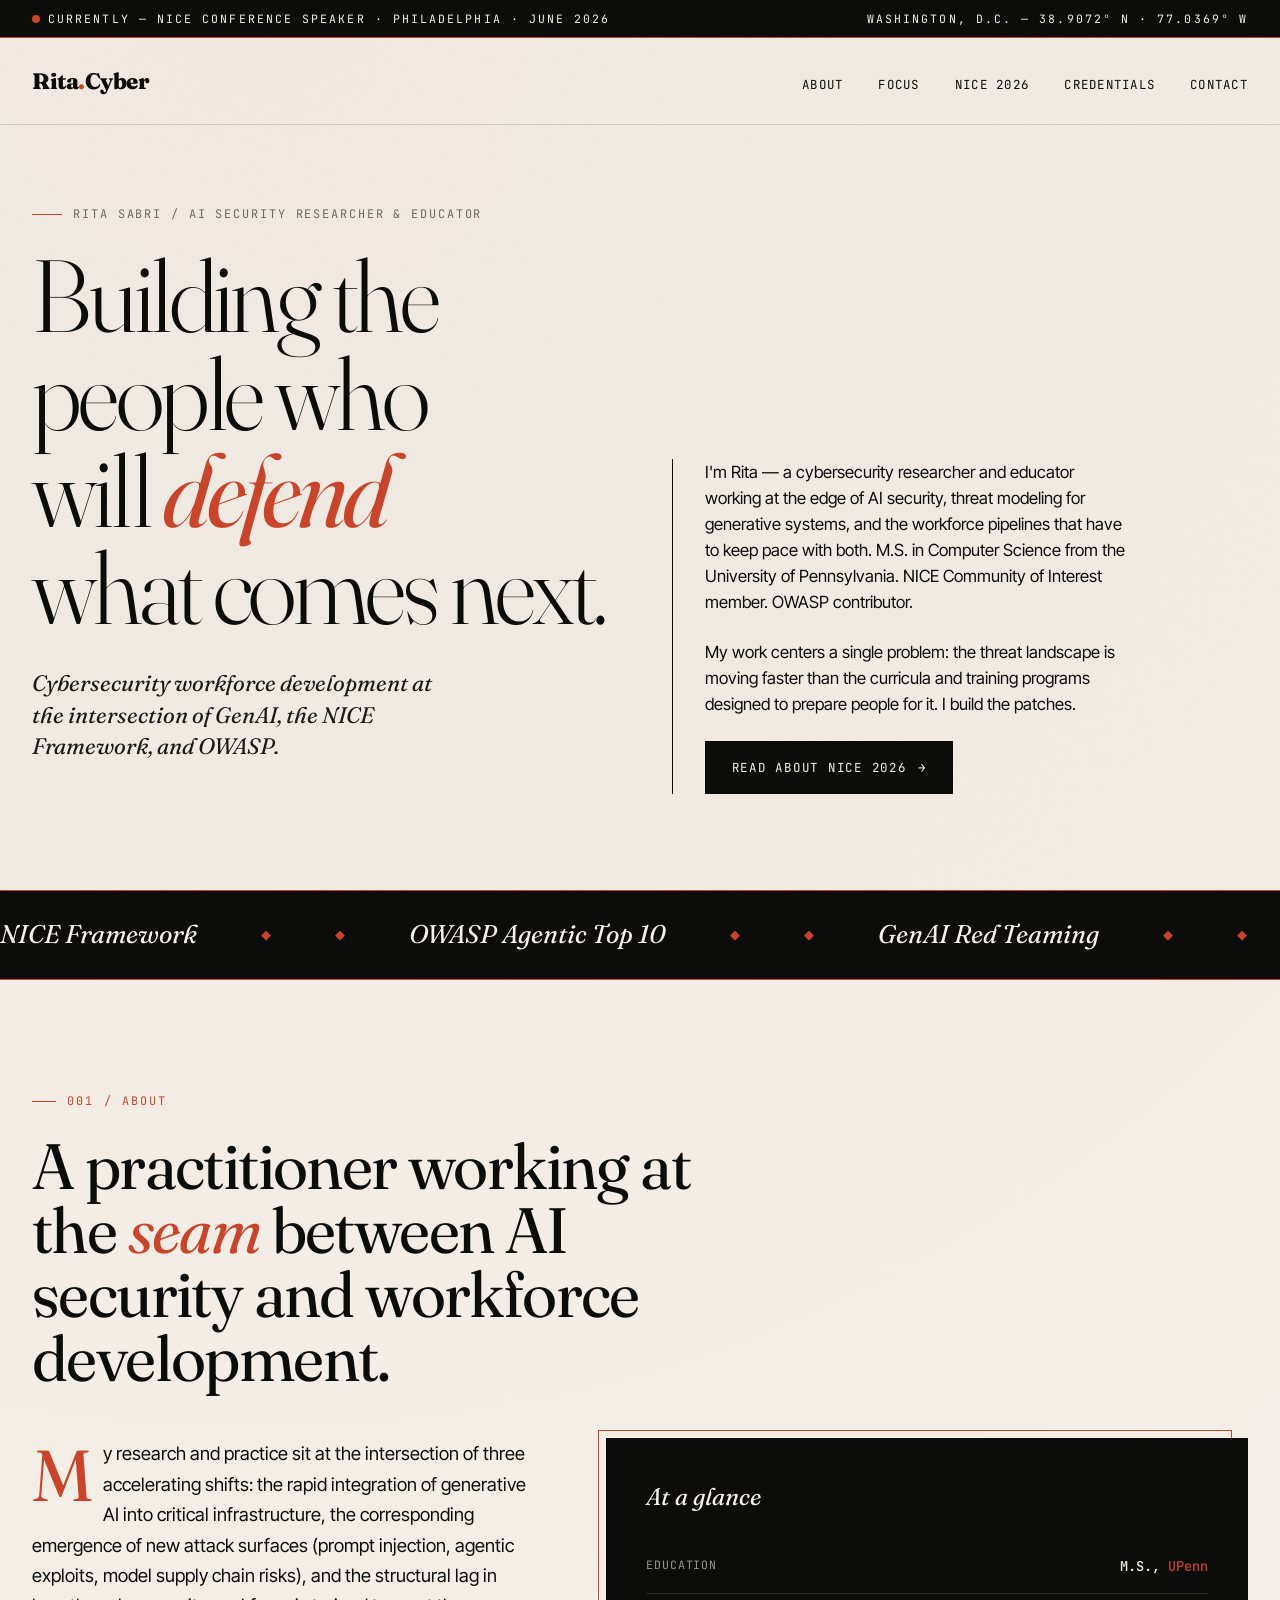
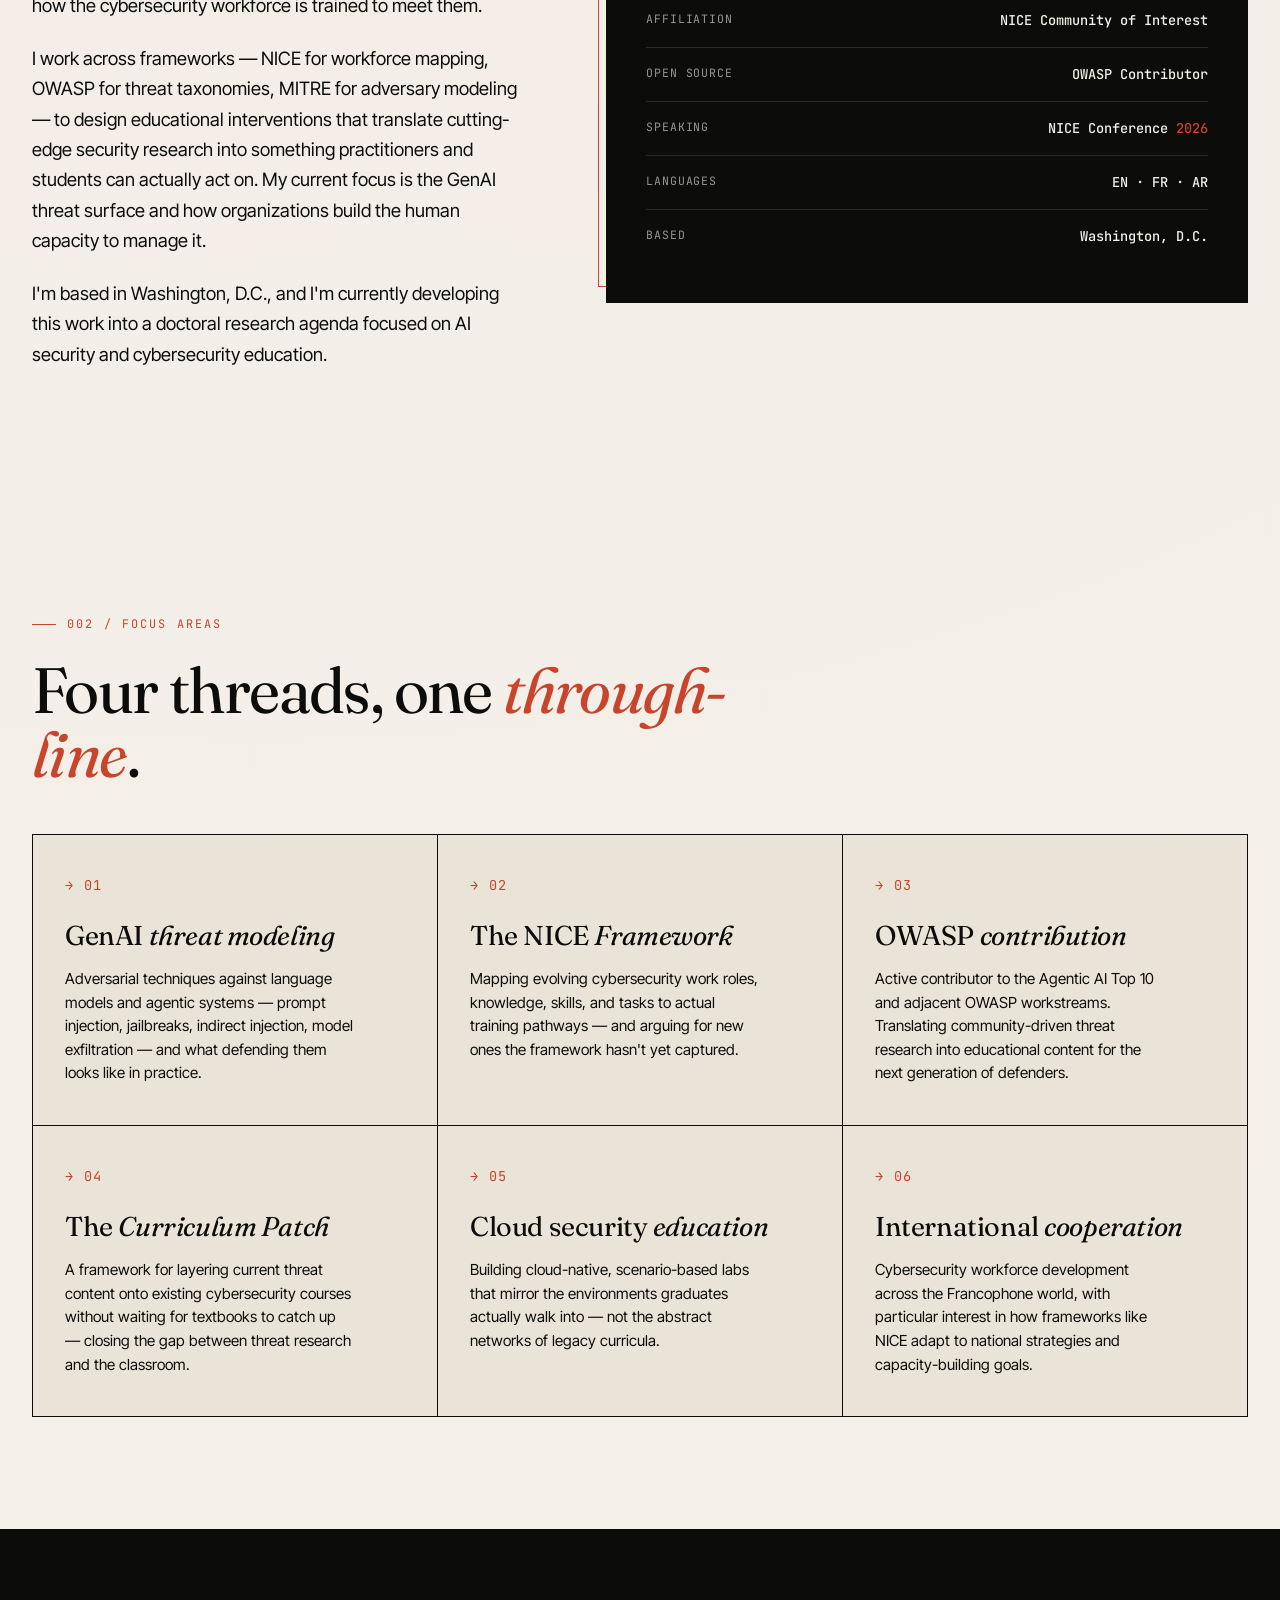
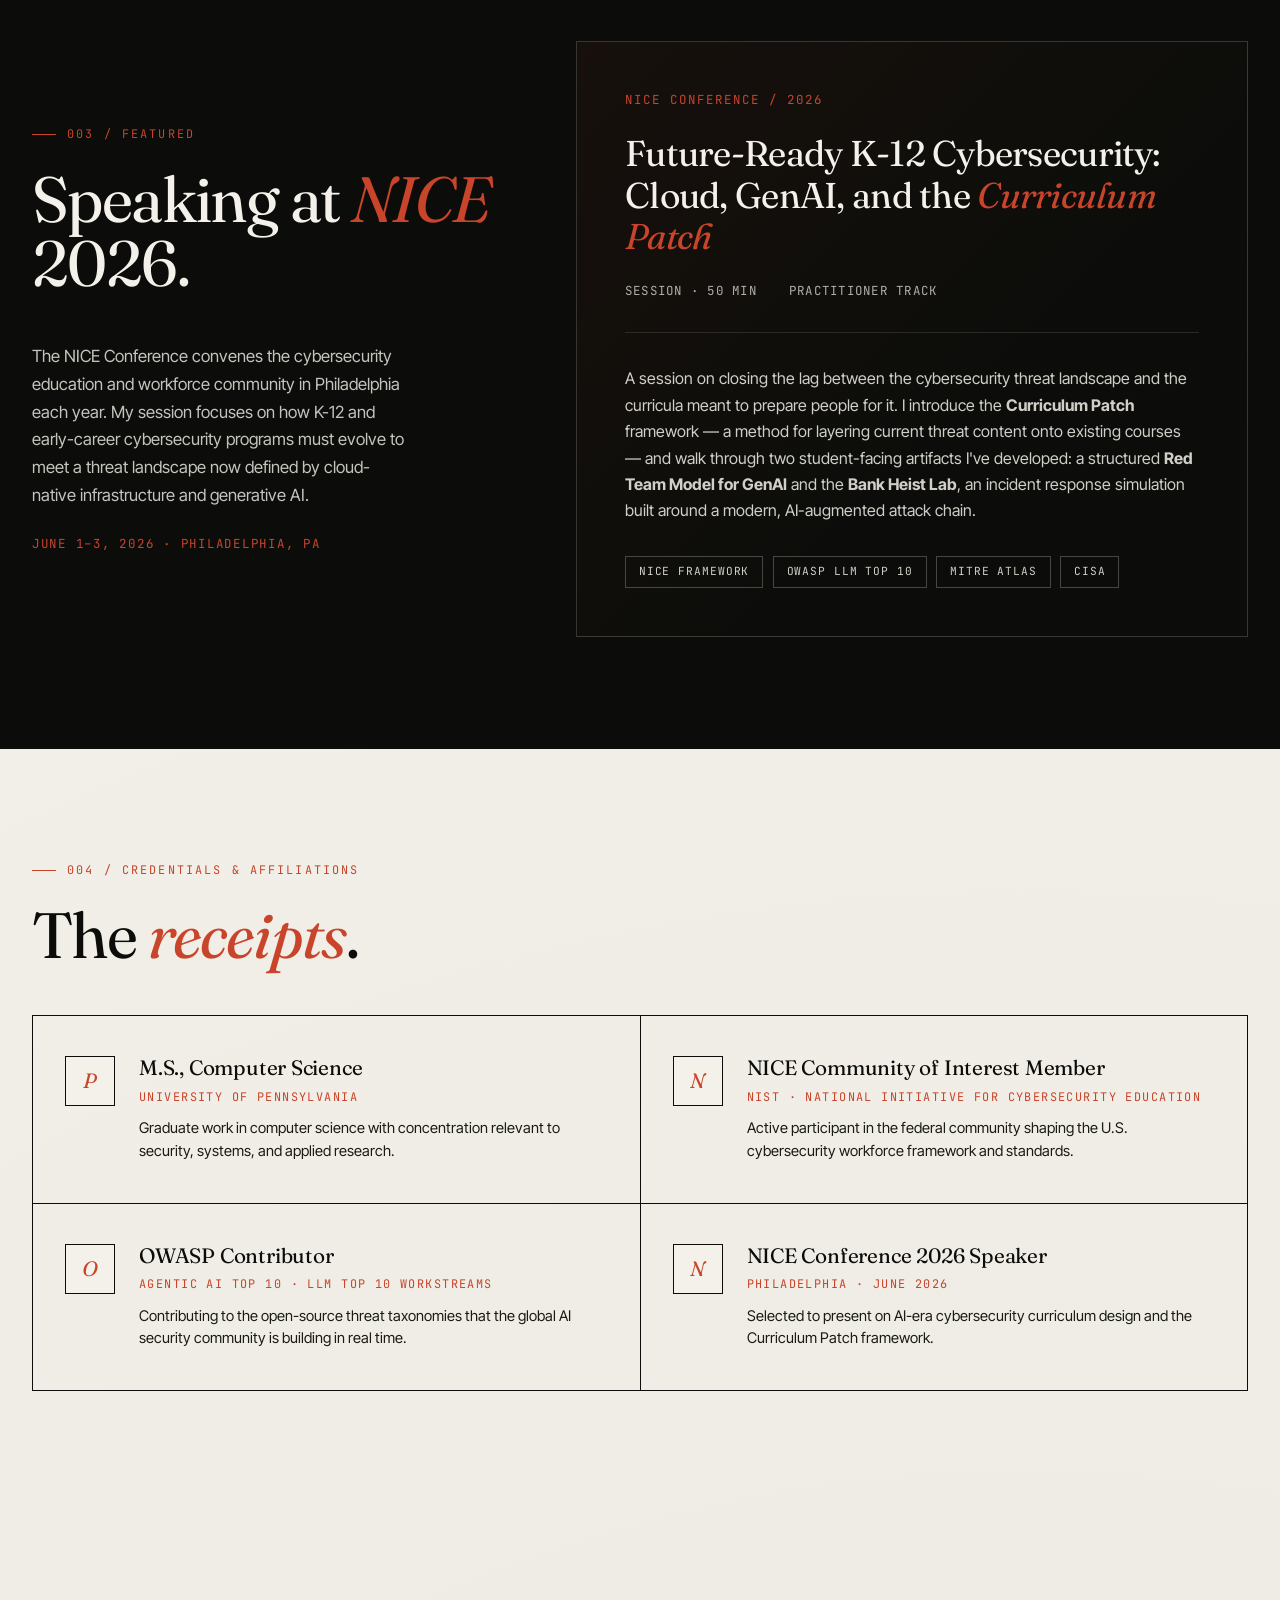
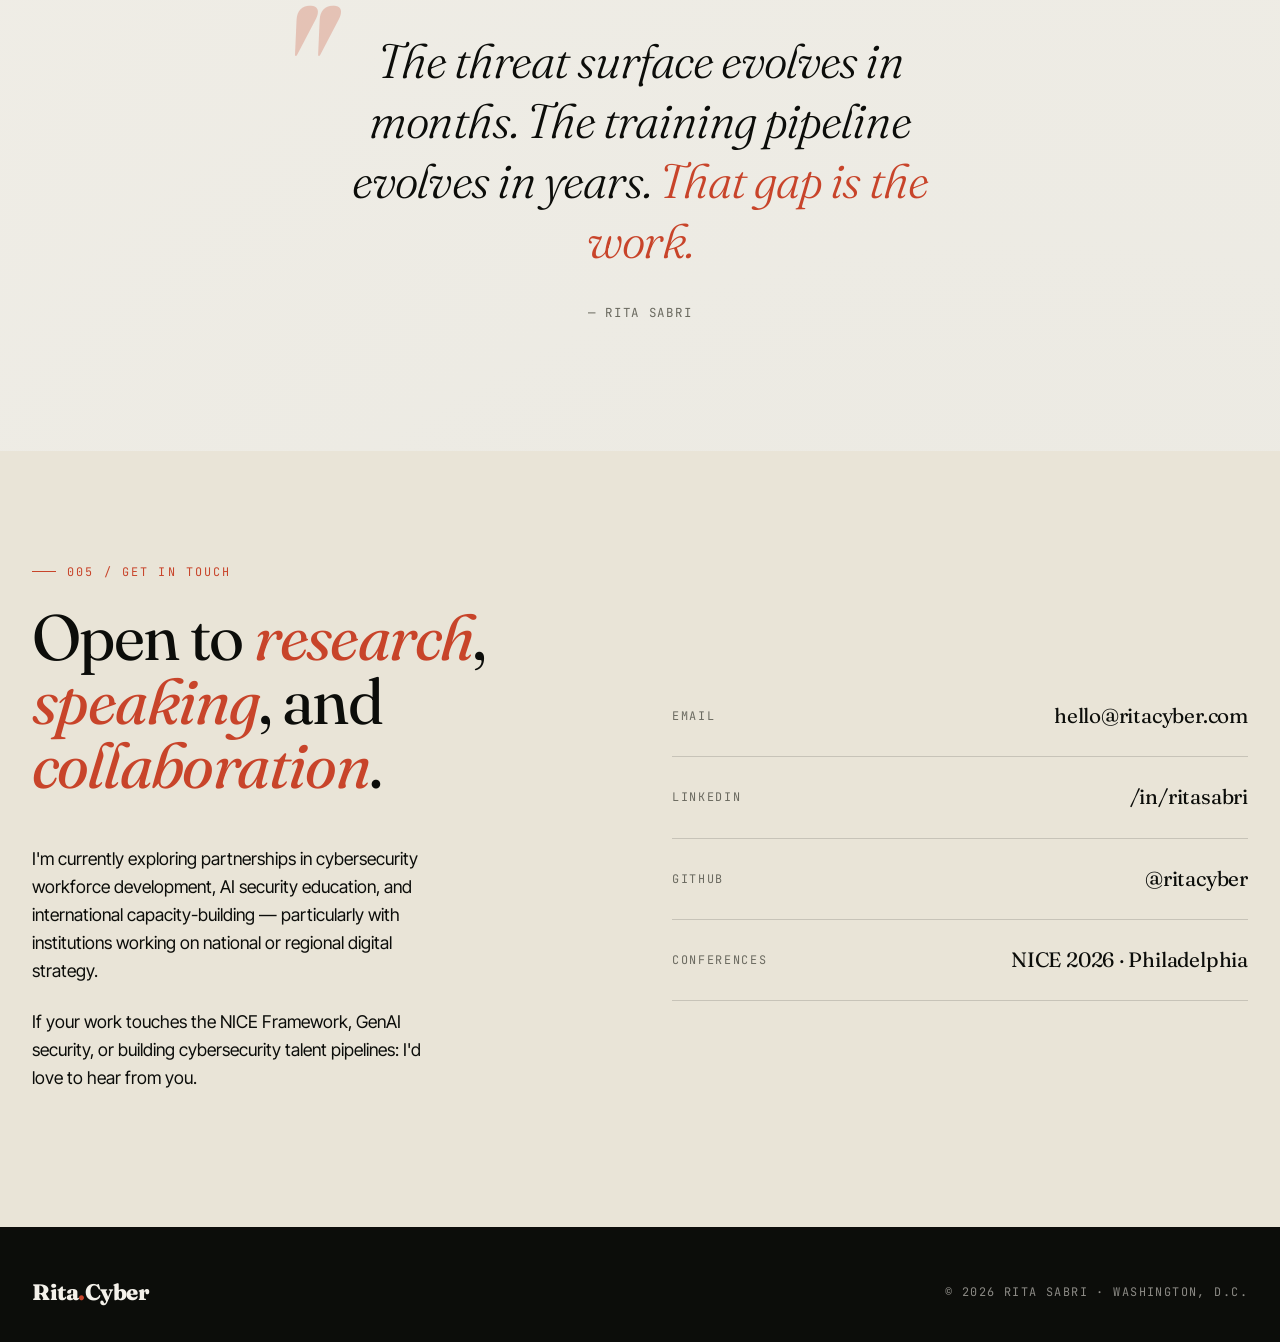
==== index.html @ 420d6a6b "Rename index (6).html to index.html" ====
<!DOCTYPE html>
<html lang="en">
<head>
  <meta charset="UTF-8" />
  <meta name="viewport" content="width=device-width, initial-scale=1.0" />
  <title>Rita Sabri — AI Security & Cybersecurity Workforce Development</title>
  <meta name="description" content="Rita Sabri is a cybersecurity educator and researcher specializing in GenAI security, the NICE Workforce Framework, and curriculum development for emerging threats." />
  <meta property="og:title" content="Rita Sabri — Rita Cyber" />
  <meta property="og:description" content="AI security education, GenAI threat modeling, and workforce development at the intersection of OWASP and the NICE Framework." />
  <link rel="preconnect" href="https://fonts.googleapis.com" />
  <link rel="preconnect" href="https://fonts.gstatic.com" crossorigin />
  <link href="https://fonts.googleapis.com/css2?family=Fraunces:ital,opsz,wght@0,9..144,300;0,9..144,400;0,9..144,600;0,9..144,800;1,9..144,400&family=JetBrains+Mono:wght@400;500;700&family=Inter+Tight:wght@300;400;500;600&display=swap" rel="stylesheet" />
  <style>
    :root {
      --ink:        #0c0d0a;
      --ink-soft:   #1a1b16;
      --paper:      #f4f1ea;
      --paper-warm: #e9e4d7;
      --accent:     #c8442a;     /* burnt sienna */
      --accent-2:   #1f3a2d;     /* deep forest */
      --gold:       #b88a2e;
      --rule:       #0c0d0a;
      --muted:      #6b6a60;
    }

    * { box-sizing: border-box; margin: 0; padding: 0; }

    html { scroll-behavior: smooth; }

    body {
      background: var(--paper);
      color: var(--ink);
      font-family: 'Inter Tight', sans-serif;
      font-weight: 400;
      line-height: 1.55;
      overflow-x: hidden;
      background-image:
        radial-gradient(circle at 20% 0%, rgba(200,68,42,0.04), transparent 50%),
        radial-gradient(circle at 80% 100%, rgba(31,58,45,0.05), transparent 50%);
    }

    /* ---------- noise overlay for texture ---------- */
    body::before {
      content: '';
      position: fixed;
      inset: 0;
      pointer-events: none;
      opacity: 0.5;
      z-index: 1;
      background-image: url("data:image/svg+xml;utf8,<svg xmlns='http://www.w3.org/2000/svg' width='200' height='200'><filter id='n'><feTurbulence type='fractalNoise' baseFrequency='0.85' numOctaves='2' stitchTiles='stitch'/><feColorMatrix values='0 0 0 0 0  0 0 0 0 0  0 0 0 0 0  0 0 0 0.04 0'/></filter><rect width='100%' height='100%' filter='url(%23n)'/></svg>");
    }

    a { color: inherit; text-decoration: none; }

    /* ---------- top ribbon ---------- */
    .ribbon {
      position: relative;
      z-index: 5;
      background: var(--ink);
      color: var(--paper);
      font-family: 'JetBrains Mono', monospace;
      font-size: 0.72rem;
      letter-spacing: 0.18em;
      text-transform: uppercase;
      padding: 0.6rem 2rem;
      display: flex;
      justify-content: space-between;
      align-items: center;
      border-bottom: 1px solid var(--accent);
    }

    .ribbon .pulse {
      display: inline-block;
      width: 8px; height: 8px;
      background: var(--accent);
      border-radius: 50%;
      margin-right: 0.5rem;
      animation: pulse 2s ease-in-out infinite;
    }

    @keyframes pulse {
      0%, 100% { opacity: 1; transform: scale(1); }
      50%      { opacity: 0.4; transform: scale(0.7); }
    }

    /* ---------- nav ---------- */
    nav {
      position: relative;
      z-index: 5;
      padding: 1.6rem 2rem;
      display: flex;
      justify-content: space-between;
      align-items: baseline;
      border-bottom: 1px solid rgba(12,13,10,0.12);
    }

    .logo {
      font-family: 'Fraunces', serif;
      font-weight: 800;
      font-size: 1.4rem;
      letter-spacing: -0.02em;
    }
    .logo .dot { color: var(--accent); }

    .nav-links {
      display: flex;
      gap: 2.2rem;
      font-family: 'JetBrains Mono', monospace;
      font-size: 0.78rem;
      text-transform: uppercase;
      letter-spacing: 0.1em;
    }
    .nav-links a {
      position: relative;
      transition: color 0.3s ease;
    }
    .nav-links a:hover { color: var(--accent); }
    .nav-links a::after {
      content: '';
      position: absolute;
      bottom: -4px; left: 0;
      width: 0; height: 1px;
      background: var(--accent);
      transition: width 0.3s ease;
    }
    .nav-links a:hover::after { width: 100%; }

    /* ---------- hero ---------- */
    .hero {
      position: relative;
      z-index: 2;
      padding: 5rem 2rem 6rem;
      max-width: 1400px;
      margin: 0 auto;
      display: grid;
      grid-template-columns: 1fr 1fr;
      gap: 4rem;
      align-items: end;
    }

    .hero-meta {
      font-family: 'JetBrains Mono', monospace;
      font-size: 0.74rem;
      letter-spacing: 0.16em;
      text-transform: uppercase;
      color: var(--muted);
      margin-bottom: 1.5rem;
      display: flex;
      align-items: center;
      gap: 0.7rem;
    }
    .hero-meta::before {
      content: '';
      width: 30px; height: 1px;
      background: var(--accent);
    }

    h1.display {
      font-family: 'Fraunces', serif;
      font-weight: 300;
      font-size: clamp(3rem, 8vw, 6.6rem);
      line-height: 0.95;
      letter-spacing: -0.035em;
      margin-bottom: 2rem;
      font-variation-settings: "opsz" 144;
    }
    h1.display em {
      font-style: italic;
      font-weight: 400;
      color: var(--accent);
    }
    h1.display .strike {
      position: relative;
      display: inline-block;
    }

    .hero-tag {
      font-family: 'Fraunces', serif;
      font-style: italic;
      font-size: 1.4rem;
      max-width: 30ch;
      color: var(--ink-soft);
      margin-bottom: 2rem;
      line-height: 1.4;
    }

    .hero-aside {
      border-left: 1px solid var(--ink);
      padding-left: 2rem;
    }

    .hero-aside p {
      font-size: 1.05rem;
      max-width: 42ch;
      margin-bottom: 1.5rem;
    }

    .hero-cta {
      display: inline-flex;
      align-items: center;
      gap: 0.7rem;
      background: var(--ink);
      color: var(--paper);
      padding: 1rem 1.6rem;
      font-family: 'JetBrains Mono', monospace;
      font-size: 0.78rem;
      letter-spacing: 0.14em;
      text-transform: uppercase;
      transition: all 0.3s ease;
      border: 1px solid var(--ink);
    }
    .hero-cta:hover {
      background: var(--accent);
      border-color: var(--accent);
      transform: translate(-2px, -2px);
      box-shadow: 4px 4px 0 var(--ink);
    }
    .hero-cta .arrow {
      transition: transform 0.3s ease;
    }
    .hero-cta:hover .arrow {
      transform: translateX(4px);
    }

    /* ---------- credentials ticker ---------- */
    .ticker {
      background: var(--ink);
      color: var(--paper);
      padding: 1.5rem 0;
      overflow: hidden;
      position: relative;
      z-index: 2;
      border-top: 1px solid var(--accent);
      border-bottom: 1px solid var(--accent);
    }

    .ticker-track {
      display: flex;
      gap: 4rem;
      animation: scroll 40s linear infinite;
      white-space: nowrap;
      font-family: 'Fraunces', serif;
      font-style: italic;
      font-size: 1.6rem;
      font-weight: 400;
      width: max-content;
    }

    .ticker-track span {
      display: flex;
      align-items: center;
      gap: 4rem;
    }
    .ticker-track span::after {
      content: '◆';
      color: var(--accent);
      font-style: normal;
      font-size: 0.8rem;
    }

    @keyframes scroll {
      from { transform: translateX(0); }
      to   { transform: translateX(-50%); }
    }

    /* ---------- section base ---------- */
    section {
      position: relative;
      z-index: 2;
      padding: 7rem 2rem;
      max-width: 1400px;
      margin: 0 auto;
    }

    .eyebrow {
      font-family: 'JetBrains Mono', monospace;
      font-size: 0.74rem;
      letter-spacing: 0.18em;
      text-transform: uppercase;
      color: var(--accent);
      margin-bottom: 1.5rem;
      display: flex;
      align-items: center;
      gap: 0.7rem;
    }
    .eyebrow::before {
      content: '';
      width: 24px; height: 1px;
      background: var(--accent);
    }

    h2.section-title {
      font-family: 'Fraunces', serif;
      font-weight: 400;
      font-size: clamp(2.2rem, 5vw, 4rem);
      line-height: 1;
      letter-spacing: -0.025em;
      margin-bottom: 3rem;
      max-width: 18ch;
    }
    h2.section-title em {
      font-style: italic;
      color: var(--accent);
    }

    /* ---------- about ---------- */
    .about-grid {
      display: grid;
      grid-template-columns: 1fr 1.3fr;
      gap: 5rem;
      align-items: start;
    }

    .about-text p {
      font-size: 1.15rem;
      margin-bottom: 1.4rem;
      line-height: 1.65;
    }
    .about-text p:first-child::first-letter {
      font-family: 'Fraunces', serif;
      font-size: 4.5rem;
      float: left;
      line-height: 0.9;
      padding: 0.3rem 0.6rem 0 0;
      color: var(--accent);
      font-weight: 400;
    }

    .about-card {
      background: var(--ink);
      color: var(--paper);
      padding: 2.5rem;
      position: relative;
    }
    .about-card::before {
      content: '';
      position: absolute;
      top: -8px; left: -8px;
      right: 16px; bottom: 16px;
      border: 1px solid var(--accent);
      z-index: -1;
    }

    .about-card h3 {
      font-family: 'Fraunces', serif;
      font-weight: 400;
      font-style: italic;
      font-size: 1.5rem;
      margin-bottom: 1.5rem;
      color: var(--paper);
    }

    .stat-row {
      display: flex;
      justify-content: space-between;
      padding: 1rem 0;
      border-bottom: 1px solid rgba(244,241,234,0.12);
      font-family: 'JetBrains Mono', monospace;
      font-size: 0.85rem;
    }
    .stat-row:last-child { border-bottom: none; }
    .stat-row .label {
      color: rgba(244,241,234,0.6);
      letter-spacing: 0.08em;
      text-transform: uppercase;
      font-size: 0.72rem;
    }
    .stat-row .value {
      color: var(--paper);
      font-weight: 500;
    }
    .stat-row .value em {
      color: var(--accent);
      font-style: normal;
    }

    /* ---------- focus areas ---------- */
    .focus-grid {
      display: grid;
      grid-template-columns: repeat(3, 1fr);
      gap: 0;
      border-top: 1px solid var(--ink);
      border-left: 1px solid var(--ink);
    }

    .focus-card {
      padding: 2.5rem 2rem;
      border-right: 1px solid var(--ink);
      border-bottom: 1px solid var(--ink);
      background: var(--paper-warm);
      position: relative;
      overflow: hidden;
      transition: background 0.3s ease;
    }
    .focus-card:hover {
      background: var(--ink);
      color: var(--paper);
    }
    .focus-card:hover .focus-num {
      color: var(--accent);
    }

    .focus-num {
      font-family: 'JetBrains Mono', monospace;
      font-size: 0.85rem;
      color: var(--accent);
      letter-spacing: 0.1em;
      margin-bottom: 1.5rem;
      transition: color 0.3s ease;
    }

    .focus-card h3 {
      font-family: 'Fraunces', serif;
      font-weight: 400;
      font-size: 1.7rem;
      line-height: 1.15;
      letter-spacing: -0.015em;
      margin-bottom: 1rem;
    }
    .focus-card h3 em {
      font-style: italic;
    }

    .focus-card p {
      font-size: 0.95rem;
      line-height: 1.55;
      max-width: 32ch;
    }

    /* ---------- featured talk ---------- */
    .talk-section {
      background: var(--ink);
      color: var(--paper);
      max-width: none;
      padding: 7rem 2rem;
      margin: 0;
      position: relative;
    }
    .talk-section .container {
      max-width: 1400px;
      margin: 0 auto;
      display: grid;
      grid-template-columns: 1fr 1.4fr;
      gap: 4rem;
      align-items: center;
    }

    .talk-section .eyebrow {
      color: var(--accent);
    }

    .talk-section h2.section-title {
      color: var(--paper);
    }
    .talk-section h2.section-title em {
      color: var(--accent);
    }

    .talk-card {
      border: 1px solid rgba(244,241,234,0.18);
      padding: 3rem;
      position: relative;
      background: linear-gradient(135deg, rgba(200,68,42,0.06), transparent 60%);
    }

    .talk-card .conference-name {
      font-family: 'JetBrains Mono', monospace;
      font-size: 0.78rem;
      letter-spacing: 0.16em;
      color: var(--accent);
      text-transform: uppercase;
      margin-bottom: 1.5rem;
    }

    .talk-card h3 {
      font-family: 'Fraunces', serif;
      font-weight: 400;
      font-size: clamp(1.6rem, 2.8vw, 2.4rem);
      line-height: 1.15;
      letter-spacing: -0.02em;
      margin-bottom: 1.5rem;
    }
    .talk-card h3 em { font-style: italic; color: var(--accent); }

    .talk-meta {
      display: flex;
      gap: 2rem;
      font-family: 'JetBrains Mono', monospace;
      font-size: 0.78rem;
      color: rgba(244,241,234,0.7);
      letter-spacing: 0.1em;
      text-transform: uppercase;
      margin-bottom: 2rem;
      padding-bottom: 2rem;
      border-bottom: 1px solid rgba(244,241,234,0.12);
    }

    .talk-card p {
      font-size: 1rem;
      line-height: 1.65;
      color: rgba(244,241,234,0.85);
      margin-bottom: 1.5rem;
    }

    .talk-frameworks {
      display: flex;
      gap: 0.6rem;
      flex-wrap: wrap;
      margin-top: 2rem;
    }
    .framework-pill {
      font-family: 'JetBrains Mono', monospace;
      font-size: 0.7rem;
      padding: 0.4rem 0.8rem;
      border: 1px solid rgba(244,241,234,0.25);
      letter-spacing: 0.08em;
      text-transform: uppercase;
      color: rgba(244,241,234,0.85);
    }

    /* ---------- credentials section ---------- */
    .creds-grid {
      display: grid;
      grid-template-columns: repeat(2, 1fr);
      gap: 0;
      border-left: 1px solid var(--ink);
      border-top: 1px solid var(--ink);
    }

    .cred-card {
      padding: 2.5rem 2rem;
      border-right: 1px solid var(--ink);
      border-bottom: 1px solid var(--ink);
      display: flex;
      gap: 1.5rem;
      align-items: start;
    }

    .cred-mark {
      flex-shrink: 0;
      width: 50px; height: 50px;
      border: 1px solid var(--ink);
      display: flex;
      align-items: center;
      justify-content: center;
      font-family: 'Fraunces', serif;
      font-style: italic;
      font-size: 1.3rem;
      color: var(--accent);
      background: var(--paper);
    }

    .cred-content h4 {
      font-family: 'Fraunces', serif;
      font-weight: 400;
      font-size: 1.3rem;
      line-height: 1.2;
      margin-bottom: 0.4rem;
      letter-spacing: -0.01em;
    }
    .cred-content .cred-org {
      font-family: 'JetBrains Mono', monospace;
      font-size: 0.74rem;
      color: var(--accent);
      letter-spacing: 0.12em;
      text-transform: uppercase;
      margin-bottom: 0.7rem;
    }
    .cred-content p {
      font-size: 0.92rem;
      line-height: 1.55;
      color: var(--ink-soft);
    }

    /* ---------- philosophy / pull quote ---------- */
    .quote-section {
      padding: 8rem 2rem;
      max-width: 1100px;
      margin: 0 auto;
      text-align: center;
    }

    .quote-section blockquote {
      font-family: 'Fraunces', serif;
      font-weight: 300;
      font-style: italic;
      font-size: clamp(1.8rem, 4vw, 3rem);
      line-height: 1.25;
      letter-spacing: -0.02em;
      color: var(--ink);
      max-width: 22ch;
      margin: 0 auto 2rem;
      position: relative;
    }

    .quote-section blockquote::before {
      content: '"';
      position: absolute;
      top: -3rem; left: -2rem;
      font-size: 8rem;
      color: var(--accent);
      opacity: 0.25;
      font-weight: 800;
    }

    .quote-section blockquote em {
      color: var(--accent);
      font-style: italic;
    }

    .quote-attribution {
      font-family: 'JetBrains Mono', monospace;
      font-size: 0.78rem;
      letter-spacing: 0.14em;
      text-transform: uppercase;
      color: var(--muted);
    }

    /* ---------- contact ---------- */
    .contact-section {
      background: var(--paper-warm);
      max-width: none;
      padding: 7rem 2rem;
      margin: 0;
    }
    .contact-section .container {
      max-width: 1400px;
      margin: 0 auto;
      display: grid;
      grid-template-columns: 1fr 1fr;
      gap: 4rem;
      align-items: center;
    }

    .contact-text p {
      font-size: 1.1rem;
      max-width: 40ch;
      margin-bottom: 1.4rem;
      line-height: 1.6;
    }

    .contact-list {
      list-style: none;
    }
    .contact-list li {
      padding: 1.5rem 0;
      border-bottom: 1px solid rgba(12,13,10,0.15);
      display: flex;
      justify-content: space-between;
      align-items: center;
      transition: padding 0.3s ease;
    }
    .contact-list li:hover {
      padding-left: 1rem;
    }
    .contact-list li:hover .contact-link {
      color: var(--accent);
    }
    .contact-list .label {
      font-family: 'JetBrains Mono', monospace;
      font-size: 0.74rem;
      letter-spacing: 0.14em;
      text-transform: uppercase;
      color: var(--muted);
    }
    .contact-list .contact-link {
      font-family: 'Fraunces', serif;
      font-size: 1.3rem;
      letter-spacing: -0.01em;
      transition: color 0.3s ease;
    }

    /* ---------- footer ---------- */
    footer {
      background: var(--ink);
      color: var(--paper);
      padding: 3rem 2rem 2rem;
      position: relative;
      z-index: 2;
    }
    footer .container {
      max-width: 1400px;
      margin: 0 auto;
      display: flex;
      justify-content: space-between;
      align-items: center;
      flex-wrap: wrap;
      gap: 1rem;
    }
    footer .logo { color: var(--paper); }
    footer p {
      font-family: 'JetBrains Mono', monospace;
      font-size: 0.74rem;
      letter-spacing: 0.12em;
      text-transform: uppercase;
      color: rgba(244,241,234,0.55);
    }

    /* ---------- responsive ---------- */
    @media (max-width: 980px) {
      .hero,
      .about-grid,
      .talk-section .container,
      .contact-section .container { grid-template-columns: 1fr; gap: 2.5rem; }
      .focus-grid { grid-template-columns: 1fr; }
      .creds-grid { grid-template-columns: 1fr; }
      .nav-links { display: none; }
      section { padding: 4.5rem 1.5rem; }
      .hero { padding: 3.5rem 1.5rem; }
      .hero-aside { border-left: none; border-top: 1px solid var(--ink); padding: 2rem 0 0 0; }
      h1.display { font-size: clamp(2.5rem, 12vw, 4.5rem); }
      .ribbon { padding: 0.5rem 1.2rem; font-size: 0.65rem; }
      .ribbon .right-meta { display: none; }
    }

    /* ---------- entrance animations ---------- */
    .reveal {
      opacity: 0;
      transform: translateY(20px);
      transition: opacity 0.8s ease, transform 0.8s ease;
    }
    .reveal.visible {
      opacity: 1;
      transform: translateY(0);
    }
  </style>
</head>
<body>

  <!-- TOP RIBBON -->
  <div class="ribbon">
    <span><span class="pulse"></span>Currently — NICE Conference Speaker · Philadelphia · June 2026</span>
    <span class="right-meta">Washington, D.C. — 38.9072° N · 77.0369° W</span>
  </div>

  <!-- NAV -->
  <nav>
    <a href="#" class="logo">Rita<span class="dot">.</span>Cyber</a>
    <div class="nav-links">
      <a href="#about">About</a>
      <a href="#focus">Focus</a>
      <a href="#talk">NICE 2026</a>
      <a href="#credentials">Credentials</a>
      <a href="#contact">Contact</a>
    </div>
  </nav>

  <!-- HERO -->
  <section class="hero">
    <div class="hero-left">
      <div class="hero-meta">Rita Sabri / AI Security Researcher &amp; Educator</div>
      <h1 class="display">
        Building the<br />
        people who<br />
        will <em>defend</em><br />
        what comes next.
      </h1>
      <p class="hero-tag">
        Cybersecurity workforce development at the intersection of GenAI, the NICE Framework, and OWASP.
      </p>
    </div>
    <aside class="hero-aside">
      <p>
        I'm Rita — a cybersecurity researcher and educator working at the edge of AI security, threat modeling for generative systems, and the workforce pipelines that have to keep pace with both. M.S. in Computer Science from the University of Pennsylvania. NICE Community of Interest member. OWASP contributor.
      </p>
      <p>
        My work centers a single problem: the threat landscape is moving faster than the curricula and training programs designed to prepare people for it. I build the patches.
      </p>
      <a href="#talk" class="hero-cta">
        Read about NICE 2026 <span class="arrow">→</span>
      </a>
    </aside>
  </section>

  <!-- TICKER -->
  <div class="ticker">
    <div class="ticker-track">
      <span>NICE Framework <span></span></span>
      <span>OWASP Agentic Top 10 <span></span></span>
      <span>GenAI Red Teaming <span></span></span>
      <span>Cloud Security <span></span></span>
      <span>Curriculum Patch <span></span></span>
      <span>University of Pennsylvania <span></span></span>
      <span>Cybersecurity Workforce <span></span></span>
      <!-- duplicated for seamless loop -->
      <span>NICE Framework <span></span></span>
      <span>OWASP Agentic Top 10 <span></span></span>
      <span>GenAI Red Teaming <span></span></span>
      <span>Cloud Security <span></span></span>
      <span>Curriculum Patch <span></span></span>
      <span>University of Pennsylvania <span></span></span>
      <span>Cybersecurity Workforce <span></span></span>
    </div>
  </div>

  <!-- ABOUT -->
  <section id="about" class="reveal">
    <div class="eyebrow">001 / About</div>
    <h2 class="section-title">A practitioner working at the <em>seam</em> between AI security and workforce development.</h2>

    <div class="about-grid">
      <div class="about-text">
        <p>
          My research and practice sit at the intersection of three accelerating shifts: the rapid integration of generative AI into critical infrastructure, the corresponding emergence of new attack surfaces (prompt injection, agentic exploits, model supply chain risks), and the structural lag in how the cybersecurity workforce is trained to meet them.
        </p>
        <p>
          I work across frameworks — NICE for workforce mapping, OWASP for threat taxonomies, MITRE for adversary modeling — to design educational interventions that translate cutting-edge security research into something practitioners and students can actually act on. My current focus is the GenAI threat surface and how organizations build the human capacity to manage it.
        </p>
        <p>
          I'm based in Washington, D.C., and I'm currently developing this work into a doctoral research agenda focused on AI security and cybersecurity education.
        </p>
      </div>

      <div class="about-card">
        <h3>At a glance</h3>
        <div class="stat-row">
          <span class="label">Education</span>
          <span class="value">M.S., <em>UPenn</em></span>
        </div>
        <div class="stat-row">
          <span class="label">Affiliation</span>
          <span class="value">NICE Community of Interest</span>
        </div>
        <div class="stat-row">
          <span class="label">Open Source</span>
          <span class="value">OWASP Contributor</span>
        </div>
        <div class="stat-row">
          <span class="label">Speaking</span>
          <span class="value">NICE Conference <em>2026</em></span>
        </div>
        <div class="stat-row">
          <span class="label">Languages</span>
          <span class="value">EN · FR · AR</span>
        </div>
        <div class="stat-row">
          <span class="label">Based</span>
          <span class="value">Washington, D.C.</span>
        </div>
      </div>
    </div>
  </section>

  <!-- FOCUS AREAS -->
  <section id="focus" class="reveal">
    <div class="eyebrow">002 / Focus areas</div>
    <h2 class="section-title">Four threads, one <em>through-line</em>.</h2>

    <div class="focus-grid">
      <div class="focus-card">
        <div class="focus-num">→ 01</div>
        <h3>GenAI <em>threat modeling</em></h3>
        <p>
          Adversarial techniques against language models and agentic systems — prompt injection, jailbreaks, indirect injection, model exfiltration — and what defending them looks like in practice.
        </p>
      </div>
      <div class="focus-card">
        <div class="focus-num">→ 02</div>
        <h3>The NICE <em>Framework</em></h3>
        <p>
          Mapping evolving cybersecurity work roles, knowledge, skills, and tasks to actual training pathways — and arguing for new ones the framework hasn't yet captured.
        </p>
      </div>
      <div class="focus-card">
        <div class="focus-num">→ 03</div>
        <h3>OWASP <em>contribution</em></h3>
        <p>
          Active contributor to the Agentic AI Top 10 and adjacent OWASP workstreams. Translating community-driven threat research into educational content for the next generation of defenders.
        </p>
      </div>
      <div class="focus-card">
        <div class="focus-num">→ 04</div>
        <h3>The <em>Curriculum Patch</em></h3>
        <p>
          A framework for layering current threat content onto existing cybersecurity courses without waiting for textbooks to catch up — closing the gap between threat research and the classroom.
        </p>
      </div>
      <div class="focus-card">
        <div class="focus-num">→ 05</div>
        <h3>Cloud security <em>education</em></h3>
        <p>
          Building cloud-native, scenario-based labs that mirror the environments graduates actually walk into — not the abstract networks of legacy curricula.
        </p>
      </div>
      <div class="focus-card">
        <div class="focus-num">→ 06</div>
        <h3>International <em>cooperation</em></h3>
        <p>
          Cybersecurity workforce development across the Francophone world, with particular interest in how frameworks like NICE adapt to national strategies and capacity-building goals.
        </p>
      </div>
    </div>
  </section>

  <!-- FEATURED TALK -->
  <section id="talk" class="talk-section reveal">
    <div class="container">
      <div>
        <div class="eyebrow">003 / Featured</div>
        <h2 class="section-title">Speaking at <em>NICE</em> 2026.</h2>
        <p style="font-size:1.05rem; max-width:38ch; line-height:1.65; color: rgba(244,241,234,0.8); margin-bottom: 1.5rem;">
          The NICE Conference convenes the cybersecurity education and workforce community in Philadelphia each year. My session focuses on how K-12 and early-career cybersecurity programs must evolve to meet a threat landscape now defined by cloud-native infrastructure and generative AI.
        </p>
        <p style="font-family: 'JetBrains Mono', monospace; font-size: 0.78rem; letter-spacing: 0.14em; text-transform: uppercase; color: var(--accent);">
          June 1–3, 2026 · Philadelphia, PA
        </p>
      </div>

      <div class="talk-card">
        <div class="conference-name">NICE Conference / 2026</div>
        <h3>Future-Ready K-12 Cybersecurity: Cloud, GenAI, and the <em>Curriculum Patch</em></h3>
        <div class="talk-meta">
          <span>Session · 50 min</span>
          <span>Practitioner Track</span>
        </div>
        <p>
          A session on closing the lag between the cybersecurity threat landscape and the curricula meant to prepare people for it. I introduce the <strong>Curriculum Patch</strong> framework — a method for layering current threat content onto existing courses — and walk through two student-facing artifacts I've developed: a structured <strong>Red Team Model for GenAI</strong> and the <strong>Bank Heist Lab</strong>, an incident response simulation built around a modern, AI-augmented attack chain.
        </p>
        <div class="talk-frameworks">
          <span class="framework-pill">NICE Framework</span>
          <span class="framework-pill">OWASP LLM Top 10</span>
          <span class="framework-pill">MITRE ATLAS</span>
          <span class="framework-pill">CISA</span>
        </div>
      </div>
    </div>
  </section>

  <!-- CREDENTIALS -->
  <section id="credentials" class="reveal">
    <div class="eyebrow">004 / Credentials &amp; affiliations</div>
    <h2 class="section-title">The <em>receipts</em>.</h2>

    <div class="creds-grid">
      <div class="cred-card">
        <div class="cred-mark">P</div>
        <div class="cred-content">
          <h4>M.S., Computer Science</h4>
          <div class="cred-org">University of Pennsylvania</div>
          <p>Graduate work in computer science with concentration relevant to security, systems, and applied research.</p>
        </div>
      </div>
      <div class="cred-card">
        <div class="cred-mark">N</div>
        <div class="cred-content">
          <h4>NICE Community of Interest Member</h4>
          <div class="cred-org">NIST · National Initiative for Cybersecurity Education</div>
          <p>Active participant in the federal community shaping the U.S. cybersecurity workforce framework and standards.</p>
        </div>
      </div>
      <div class="cred-card">
        <div class="cred-mark">O</div>
        <div class="cred-content">
          <h4>OWASP Contributor</h4>
          <div class="cred-org">Agentic AI Top 10 · LLM Top 10 workstreams</div>
          <p>Contributing to the open-source threat taxonomies that the global AI security community is building in real time.</p>
        </div>
      </div>
      <div class="cred-card">
        <div class="cred-mark">N</div>
        <div class="cred-content">
          <h4>NICE Conference 2026 Speaker</h4>
          <div class="cred-org">Philadelphia · June 2026</div>
          <p>Selected to present on AI-era cybersecurity curriculum design and the Curriculum Patch framework.</p>
        </div>
      </div>
    </div>
  </section>

  <!-- PULL QUOTE -->
  <section class="quote-section reveal">
    <blockquote>
      The threat surface evolves in months. The training pipeline evolves in years. <em>That gap is the work.</em>
    </blockquote>
    <div class="quote-attribution">— Rita Sabri</div>
  </section>

  <!-- CONTACT -->
  <section id="contact" class="contact-section reveal">
    <div class="container">
      <div class="contact-text">
        <div class="eyebrow">005 / Get in touch</div>
        <h2 class="section-title">Open to <em>research</em>, <em>speaking</em>, and <em>collaboration</em>.</h2>
        <p>
          I'm currently exploring partnerships in cybersecurity workforce development, AI security education, and international capacity-building — particularly with institutions working on national or regional digital strategy.
        </p>
        <p>
          If your work touches the NICE Framework, GenAI security, or building cybersecurity talent pipelines: I'd love to hear from you.
        </p>
      </div>

      <ul class="contact-list">
        <li>
          <span class="label">Email</span>
          <a class="contact-link" href="mailto:hello@ritacyber.com">hello@ritacyber.com</a>
        </li>
        <li>
          <span class="label">LinkedIn</span>
          <a class="contact-link" href="#" target="_blank" rel="noopener">/in/ritasabri</a>
        </li>
        <li>
          <span class="label">GitHub</span>
          <a class="contact-link" href="#" target="_blank" rel="noopener">@ritacyber</a>
        </li>
        <li>
          <span class="label">Conferences</span>
          <a class="contact-link" href="#talk">NICE 2026 · Philadelphia</a>
        </li>
      </ul>
    </div>
  </section>

  <!-- FOOTER -->
  <footer>
    <div class="container">
      <a href="#" class="logo">Rita<span class="dot" style="color: var(--accent);">.</span>Cyber</a>
      <p>© 2026 Rita Sabri · Washington, D.C.</p>
    </div>
  </footer>

  <script>
    // simple intersection observer for reveal animations
    const observer = new IntersectionObserver((entries) => {
      entries.forEach(entry => {
        if (entry.isIntersecting) {
          entry.target.classList.add('visible');
          observer.unobserve(entry.target);
        }
      });
    }, { threshold: 0.1 });

    document.querySelectorAll('.reveal').forEach(el => observer.observe(el));
  </script>

</body>
</html>
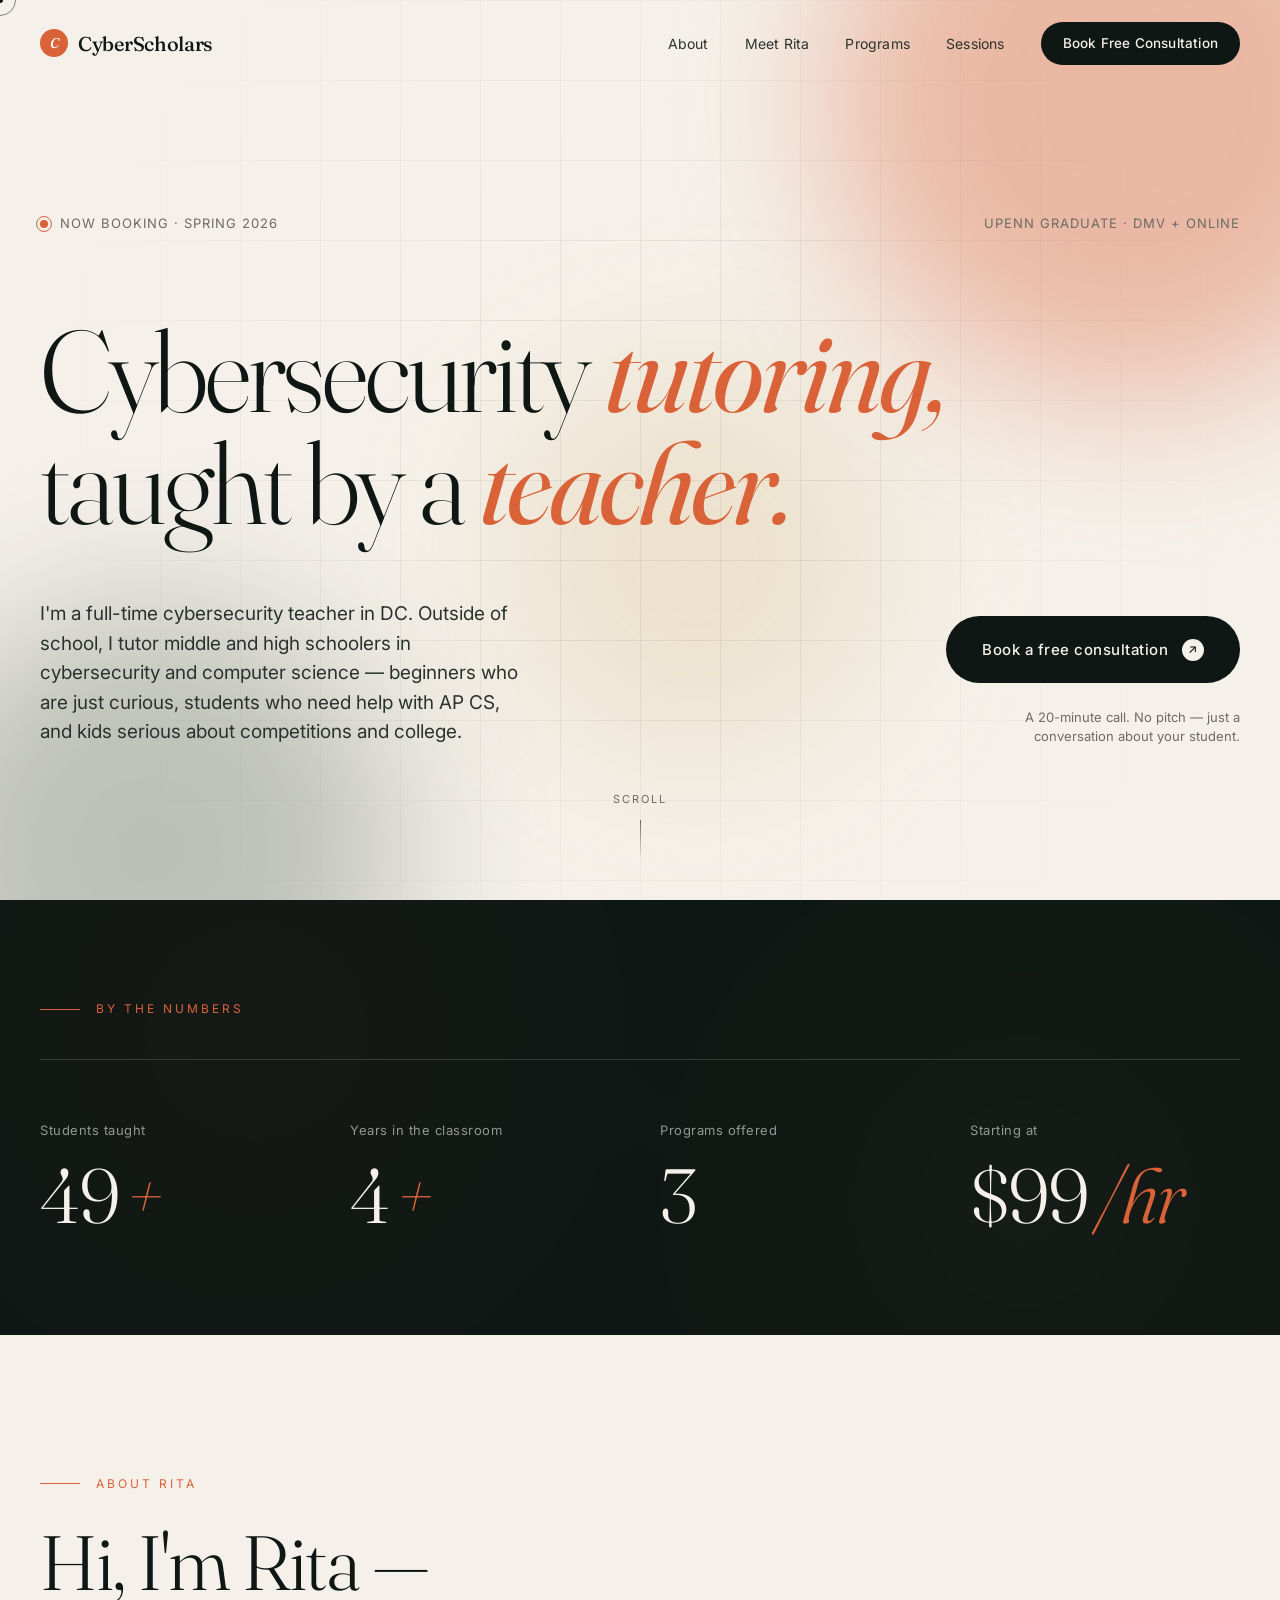
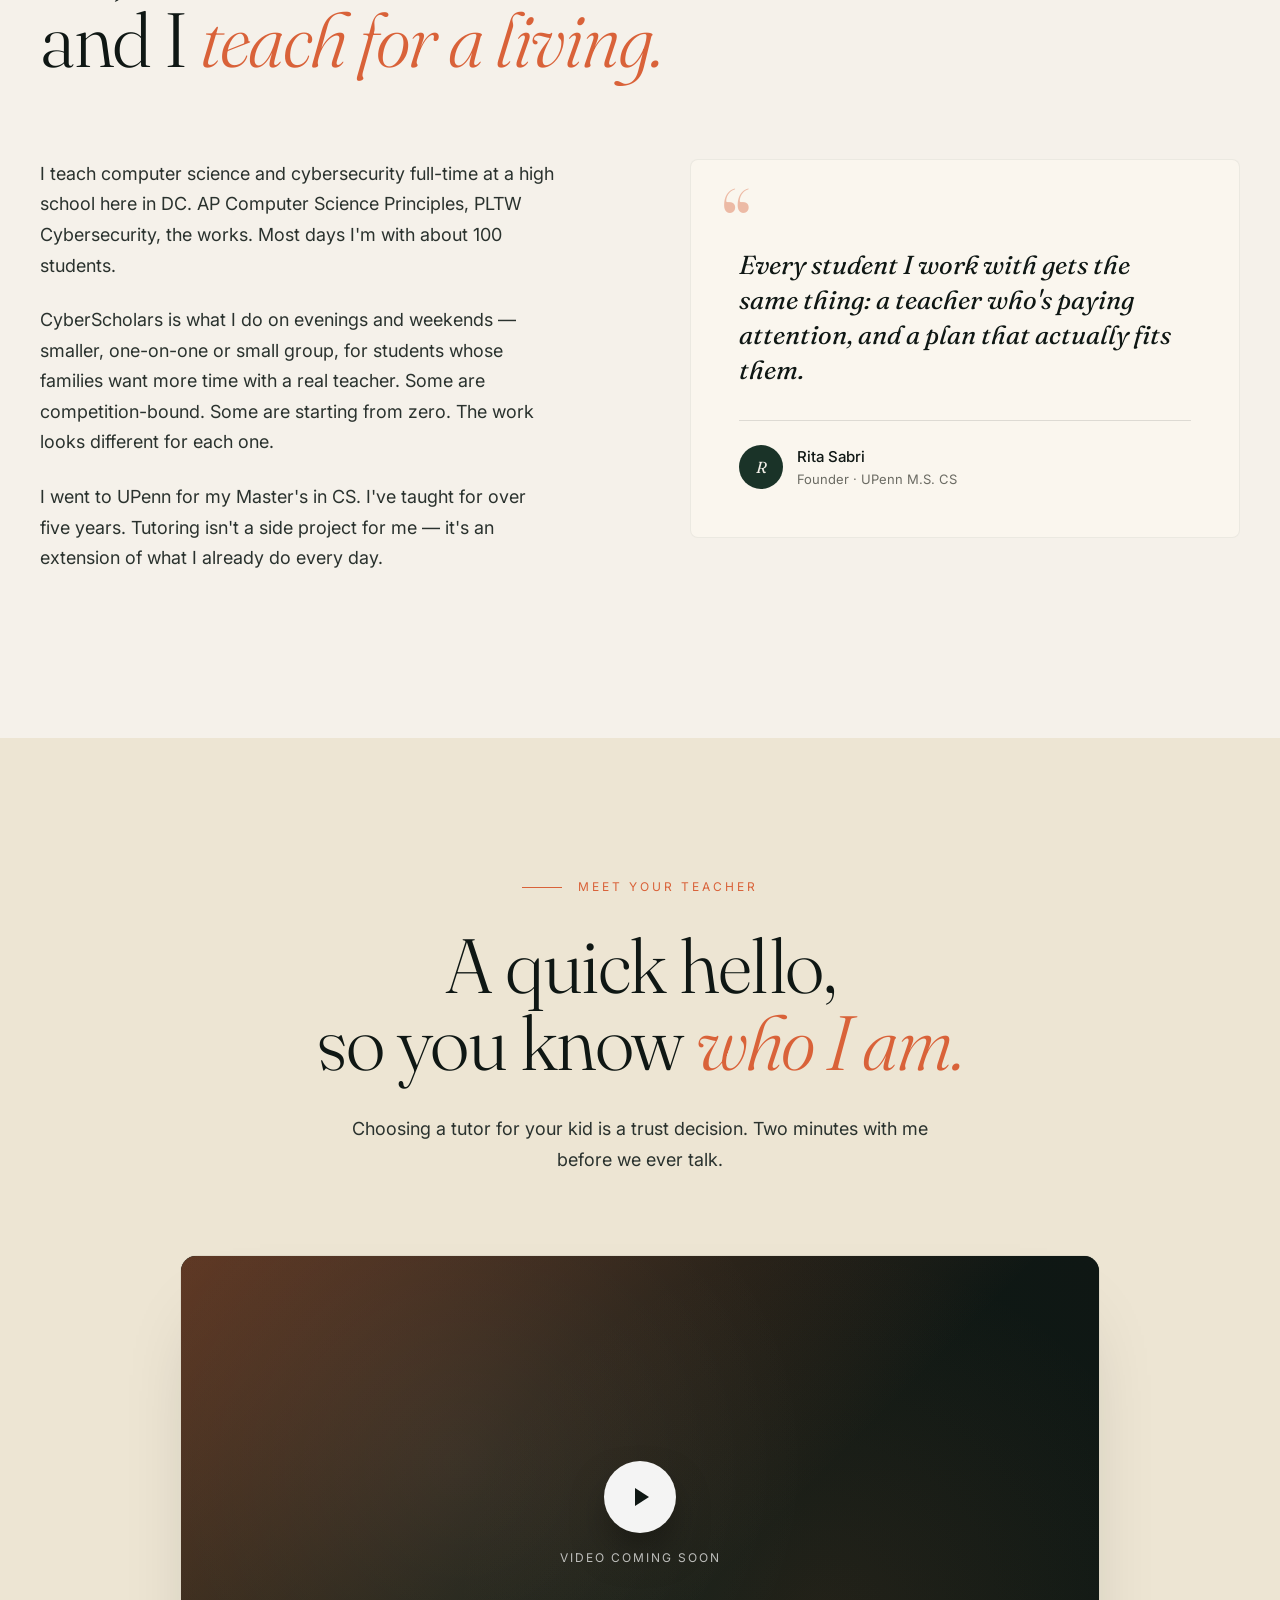
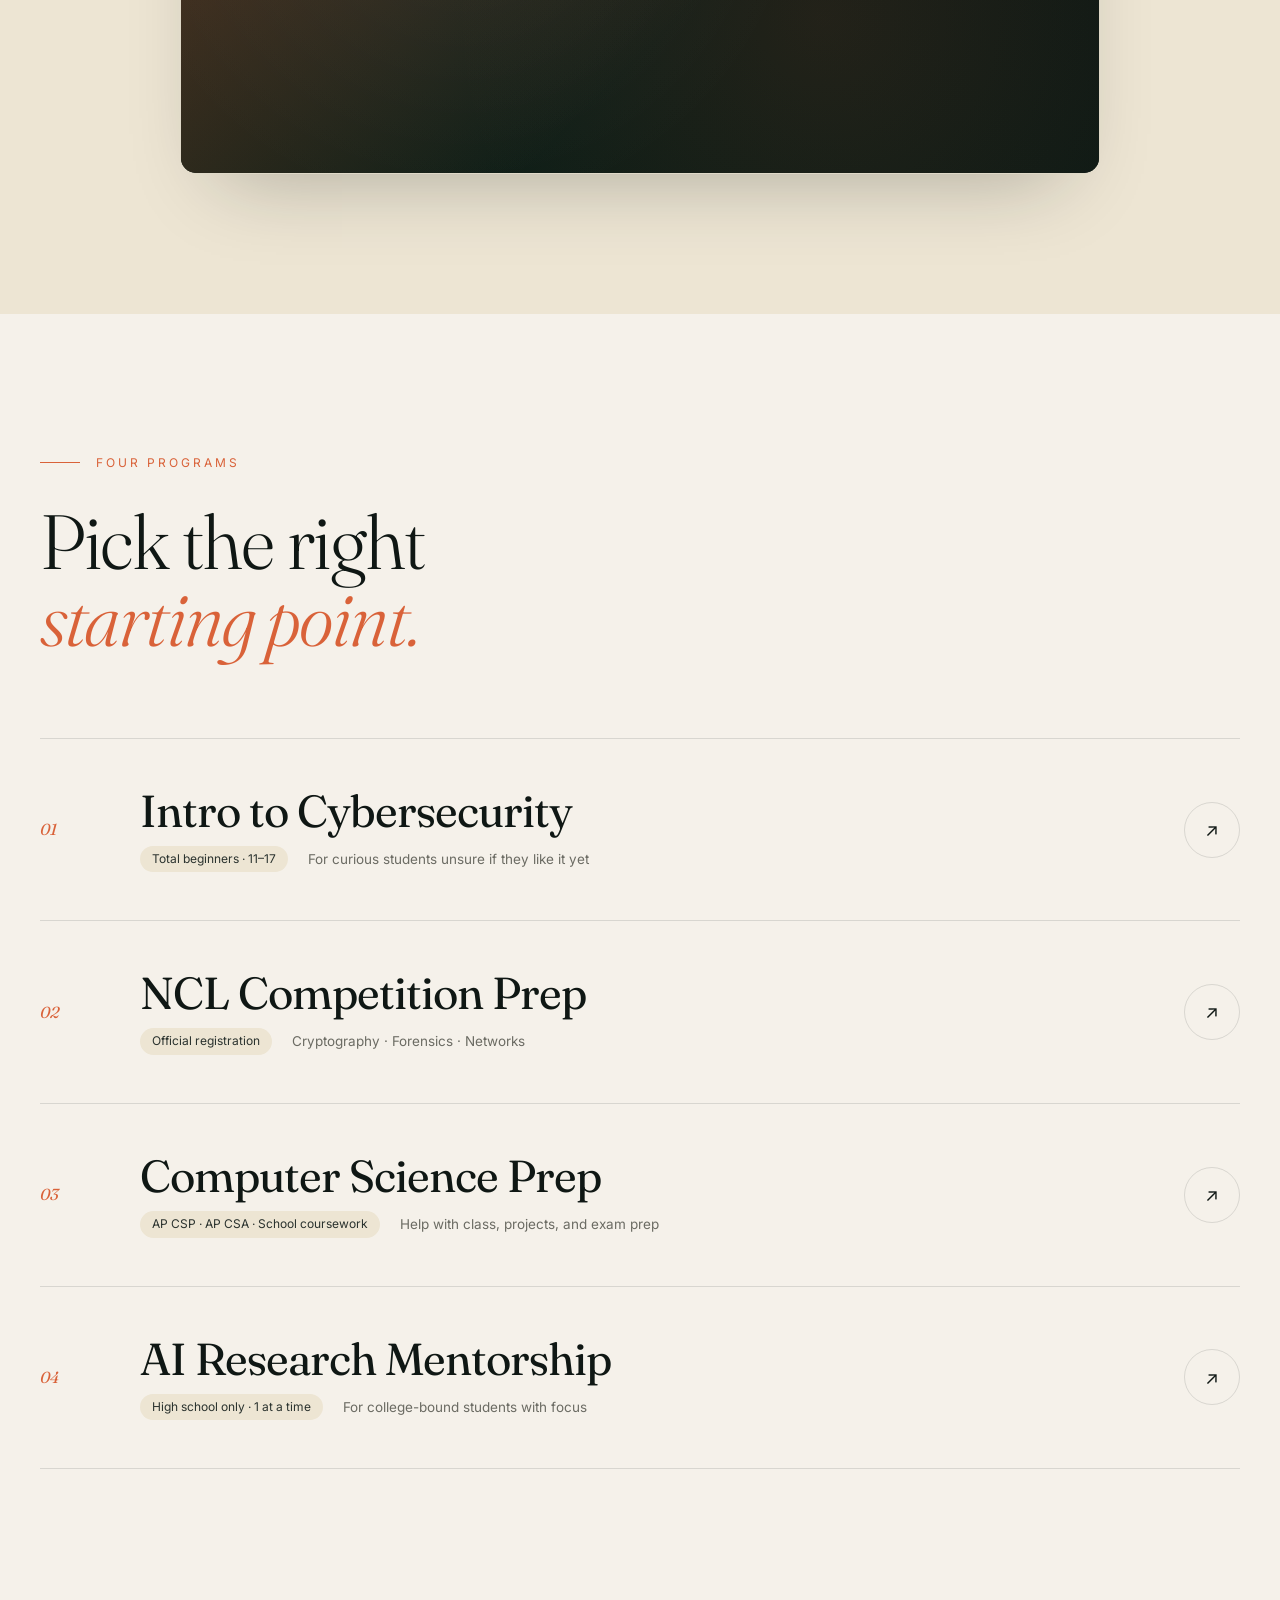
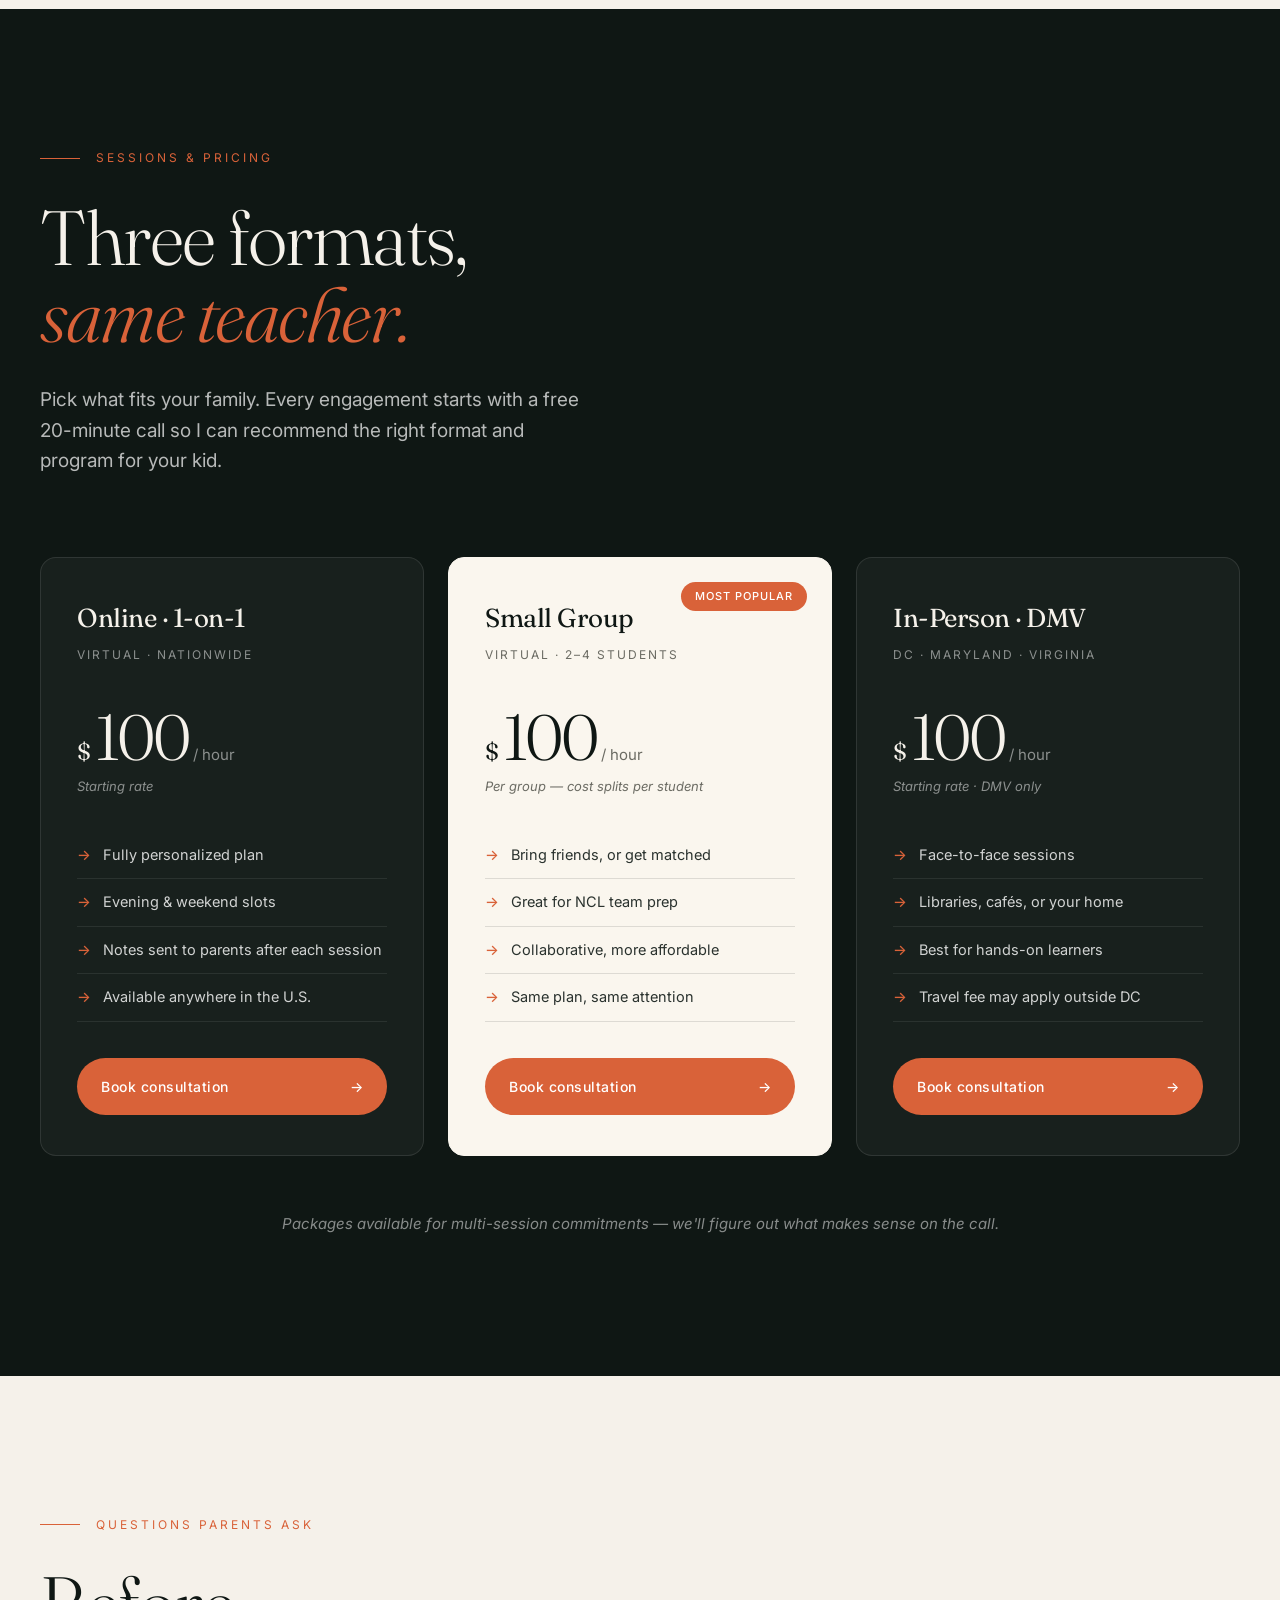
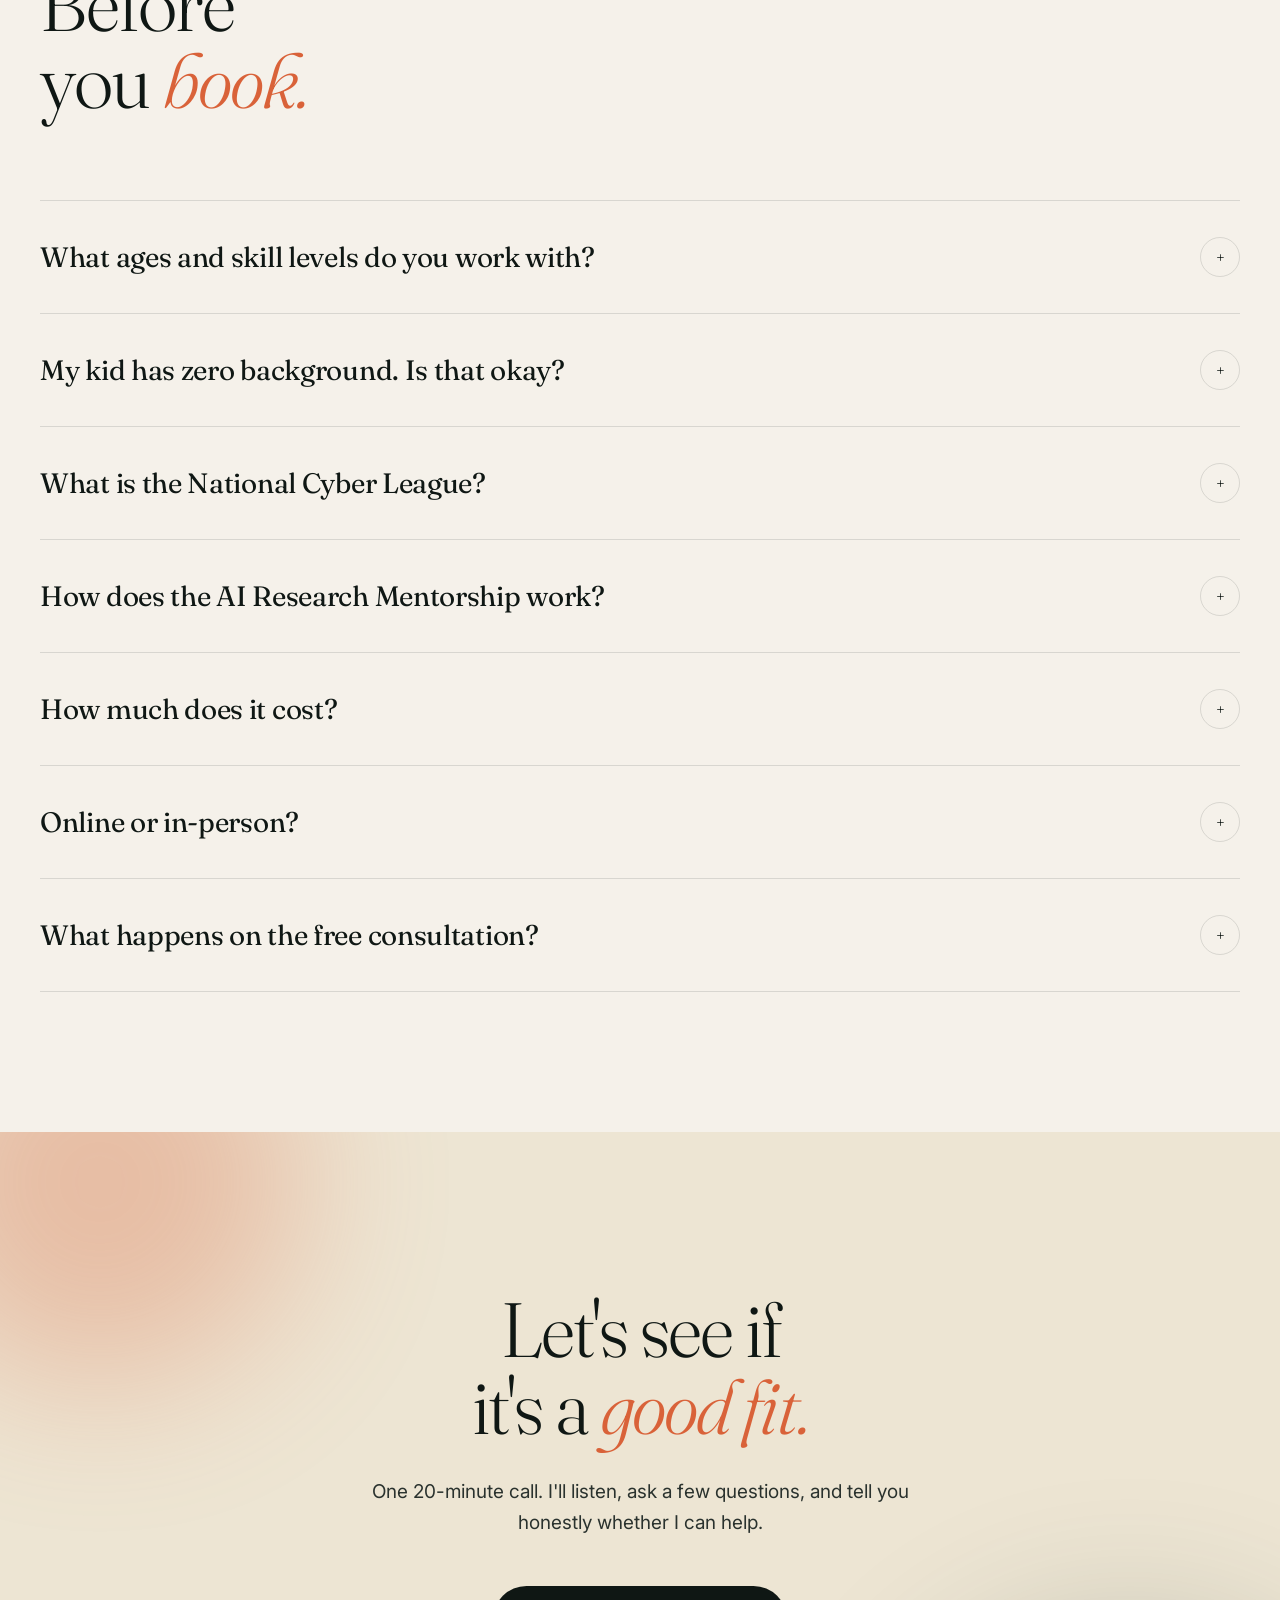
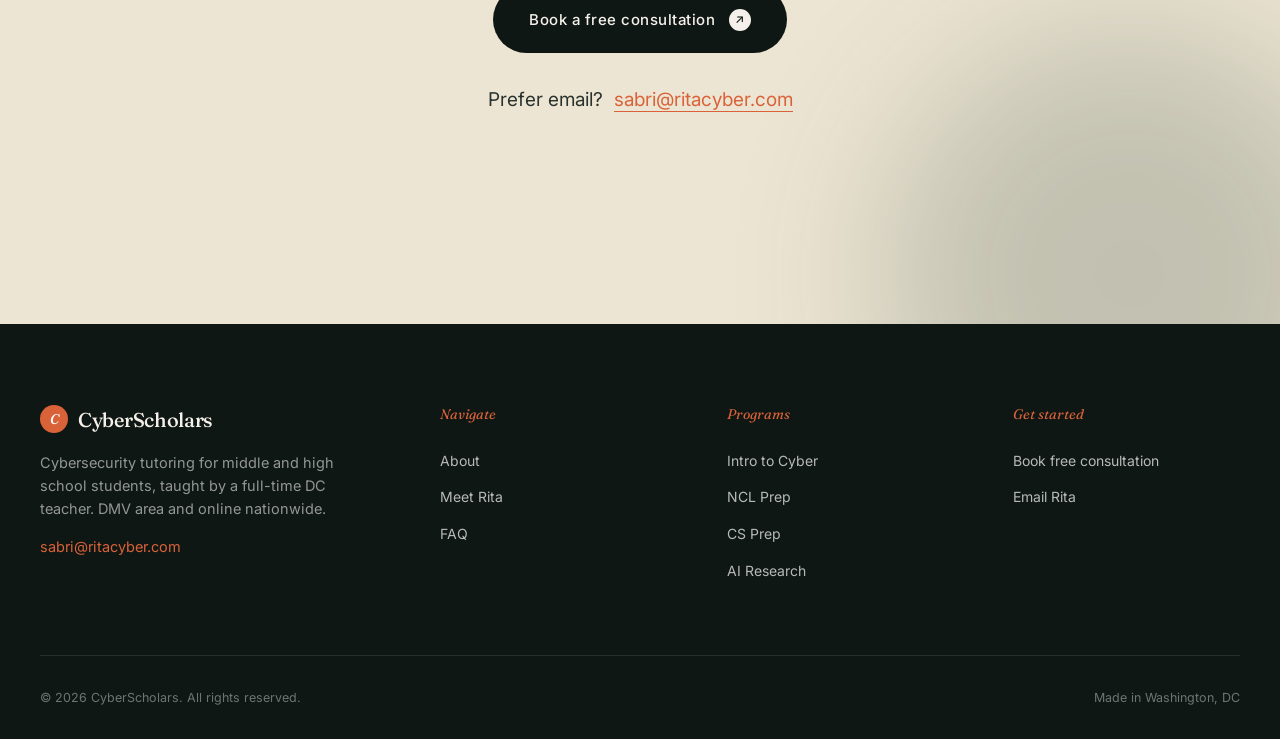
==== commit f4ade8ba: "Update index.html" ====
--- a/index.html
+++ b/index.html
@@ -1,1036 +1,1716 @@
 <!DOCTYPE html>
 <html lang="en">
 <head>
-  <meta charset="UTF-8" />
-  <meta name="viewport" content="width=device-width, initial-scale=1.0" />
-  <title>Rita Sabri — AI Security & Cybersecurity Workforce Development</title>
-  <meta name="description" content="Rita Sabri is a cybersecurity educator and researcher specializing in GenAI security, the NICE Workforce Framework, and curriculum development for emerging threats." />
-  <meta property="og:title" content="Rita Sabri — Rita Cyber" />
-  <meta property="og:description" content="AI security education, GenAI threat modeling, and workforce development at the intersection of OWASP and the NICE Framework." />
-  <link rel="preconnect" href="https://fonts.googleapis.com" />
-  <link rel="preconnect" href="https://fonts.gstatic.com" crossorigin />
-  <link href="https://fonts.googleapis.com/css2?family=Fraunces:ital,opsz,wght@0,9..144,300;0,9..144,400;0,9..144,600;0,9..144,800;1,9..144,400&family=JetBrains+Mono:wght@400;500;700&family=Inter+Tight:wght@300;400;500;600&display=swap" rel="stylesheet" />
-  <style>
-    :root {
-      --ink:        #0c0d0a;
-      --ink-soft:   #1a1b16;
-      --paper:      #f4f1ea;
-      --paper-warm: #e9e4d7;
-      --accent:     #c8442a;     /* burnt sienna */
-      --accent-2:   #1f3a2d;     /* deep forest */
-      --gold:       #b88a2e;
-      --rule:       #0c0d0a;
-      --muted:      #6b6a60;
+<meta charset="UTF-8" />
+<meta name="viewport" content="width=device-width, initial-scale=1.0" />
+<title>CyberScholars — Cybersecurity Tutoring for Middle & High School Students</title>
+<meta name="description" content="Cybersecurity and computer science tutoring from a UPenn graduate and full-time DC teacher. NCL prep, AP CS coursework help, AI research, and intro courses for total beginners. DMV area & online." />
+
+<link rel="preconnect" href="https://fonts.googleapis.com">
+<link rel="preconnect" href="https://fonts.gstatic.com" crossorigin>
+<link href="https://fonts.googleapis.com/css2?family=Fraunces:ital,opsz,wght@0,9..144,300;0,9..144,400;0,9..144,500;0,9..144,600;1,9..144,300;1,9..144,400&family=Inter:wght@300;400;500;600&display=swap" rel="stylesheet">
+
+<style>
+  :root {
+    --bg: #f5f1ea;
+    --bg-warm: #ede5d3;
+    --paper: #faf6ee;
+    --ink: #0f1714;
+    --ink-soft: #2a322e;
+    --forest: #1a3328;
+    --forest-deep: #0d1f17;
+    --terracotta: #d96239;
+    --terracotta-deep: #b94c25;
+    --gold: #c9a45c;
+    --muted: #6b6b63;
+    --line: rgba(15, 23, 20, 0.12);
+    --line-soft: rgba(15, 23, 20, 0.06);
+  }
+
+  * { box-sizing: border-box; margin: 0; padding: 0; }
+
+  html {
+    scroll-behavior: smooth;
+    -webkit-font-smoothing: antialiased;
+    -moz-osx-font-smoothing: grayscale;
+  }
+
+  body {
+    font-family: 'Inter', sans-serif;
+    background: var(--bg);
+    color: var(--ink);
+    font-size: 16px;
+    line-height: 1.55;
+    overflow-x: hidden;
+    cursor: none;
+  }
+
+  /* Custom cursor */
+  .cursor-dot, .cursor-ring {
+    position: fixed;
+    top: 0;
+    left: 0;
+    pointer-events: none;
+    z-index: 9999;
+    transform: translate(-50%, -50%);
+    transition: width 0.25s ease, height 0.25s ease, background 0.25s ease;
+    mix-blend-mode: difference;
+  }
+  .cursor-dot {
+    width: 6px;
+    height: 6px;
+    background: #fff;
+    border-radius: 50%;
+  }
+  .cursor-ring {
+    width: 32px;
+    height: 32px;
+    border: 1px solid rgba(255,255,255,0.5);
+    border-radius: 50%;
+    transition: transform 0.15s ease-out, width 0.25s, height 0.25s;
+  }
+  .cursor-ring.hover {
+    width: 60px;
+    height: 60px;
+    border-color: #fff;
+  }
+  @media (max-width: 960px), (pointer: coarse) {
+    body { cursor: auto; }
+    .cursor-dot, .cursor-ring { display: none; }
+  }
+
+  /* ============ TOP BAR ============ */
+  nav {
+    position: fixed;
+    top: 0; left: 0; right: 0;
+    z-index: 100;
+    padding: 22px 40px;
+    display: flex;
+    justify-content: space-between;
+    align-items: center;
+    transition: background 0.3s ease, padding 0.3s ease, border-color 0.3s;
+    border-bottom: 1px solid transparent;
+  }
+
+  nav.scrolled {
+    background: rgba(245, 241, 234, 0.85);
+    backdrop-filter: blur(16px);
+    -webkit-backdrop-filter: blur(16px);
+    padding: 14px 40px;
+    border-bottom: 1px solid var(--line-soft);
+  }
+
+  .logo {
+    font-family: 'Fraunces', serif;
+    font-weight: 500;
+    font-size: 20px;
+    color: var(--ink);
+    text-decoration: none;
+    letter-spacing: -0.3px;
+    display: flex;
+    align-items: center;
+    gap: 10px;
+  }
+
+  .logo-mark {
+    width: 28px;
+    height: 28px;
+    border-radius: 50%;
+    background: var(--terracotta);
+    display: inline-flex;
+    align-items: center;
+    justify-content: center;
+    color: white;
+    font-style: italic;
+    font-size: 14px;
+  }
+
+  .nav-links {
+    display: flex;
+    gap: 36px;
+    align-items: center;
+    list-style: none;
+  }
+
+  .nav-links a {
+    color: var(--ink-soft);
+    text-decoration: none;
+    font-size: 14px;
+    font-weight: 400;
+    letter-spacing: 0.2px;
+    position: relative;
+    transition: color 0.2s;
+  }
+
+  .nav-links a:not(.btn-book)::after {
+    content: '';
+    position: absolute;
+    left: 0; bottom: -6px;
+    width: 0;
+    height: 1px;
+    background: var(--terracotta);
+    transition: width 0.3s ease;
+  }
+  .nav-links a:not(.btn-book):hover::after { width: 100%; }
+  .nav-links a:not(.btn-book):hover { color: var(--ink); }
+
+  .btn-book {
+    display: inline-flex;
+    align-items: center;
+    gap: 8px;
+    padding: 11px 22px;
+    background: var(--ink);
+    color: var(--bg) !important;
+    border-radius: 999px;
+    font-size: 13.5px !important;
+    font-weight: 500 !important;
+    transition: all 0.3s ease;
+    overflow: hidden;
+    position: relative;
+    z-index: 1;
+    isolation: isolate;
+  }
+  .btn-book::before {
+    content: '';
+    position: absolute;
+    inset: 0;
+    background: var(--terracotta);
+    transform: translateY(100%);
+    transition: transform 0.4s cubic-bezier(0.65, 0, 0.35, 1);
+    z-index: -1;
+  }
+  .btn-book:hover::before { transform: translateY(0); }
+
+  .nav-toggle { display: none; background: none; border: none; cursor: pointer; }
+  .nav-toggle span {
+    display: block;
+    width: 22px;
+    height: 1.5px;
+    background: var(--ink);
+    margin: 5px 0;
+  }
+
+  /* ============ HERO ============ */
+  .hero {
+    min-height: 100vh;
+    padding: 140px 40px 80px;
+    position: relative;
+    overflow: hidden;
+    display: flex;
+    flex-direction: column;
+    justify-content: center;
+  }
+
+  .hero-bg { position: absolute; inset: 0; pointer-events: none; overflow: hidden; }
+
+  .hero-blob {
+    position: absolute;
+    border-radius: 50%;
+    filter: blur(80px);
+    opacity: 0.4;
+    animation: drift 20s ease-in-out infinite;
+  }
+  .hero-blob.b1 { width: 600px; height: 600px; background: var(--terracotta); top: -200px; right: -150px; }
+  .hero-blob.b2 { width: 500px; height: 500px; background: var(--forest); bottom: -200px; left: -100px; animation-delay: -10s; opacity: 0.25; }
+  .hero-blob.b3 { width: 400px; height: 400px; background: var(--gold); top: 40%; right: 30%; animation-delay: -5s; opacity: 0.2; }
+  @keyframes drift {
+    0%, 100% { transform: translate(0, 0) scale(1); }
+    33% { transform: translate(40px, -30px) scale(1.05); }
+    66% { transform: translate(-30px, 40px) scale(0.95); }
+  }
+
+  .hero-grid-overlay {
+    position: absolute;
+    inset: 0;
+    background-image:
+      linear-gradient(var(--line-soft) 1px, transparent 1px),
+      linear-gradient(90deg, var(--line-soft) 1px, transparent 1px);
+    background-size: 80px 80px;
+    pointer-events: none;
+    mask-image: radial-gradient(circle at 50% 50%, black 30%, transparent 80%);
+    -webkit-mask-image: radial-gradient(circle at 50% 50%, black 30%, transparent 80%);
+  }
+
+  .hero-inner {
+    max-width: 1400px;
+    margin: 0 auto;
+    width: 100%;
+    position: relative;
+    z-index: 2;
+  }
+
+  .hero-meta {
+    display: flex;
+    justify-content: space-between;
+    align-items: center;
+    margin-bottom: 80px;
+    font-size: 13px;
+    color: var(--muted);
+    letter-spacing: 1px;
+    text-transform: uppercase;
+  }
+
+  .hero-meta-left { display: flex; align-items: center; gap: 12px; }
+
+  .live-dot {
+    width: 8px; height: 8px;
+    border-radius: 50%;
+    background: var(--terracotta);
+    position: relative;
+  }
+  .live-dot::after {
+    content: '';
+    position: absolute; inset: -4px;
+    border-radius: 50%;
+    border: 1px solid var(--terracotta);
+    animation: ripple 2s ease-out infinite;
+  }
+  @keyframes ripple {
+    0% { transform: scale(0.8); opacity: 1; }
+    100% { transform: scale(2); opacity: 0; }
+  }
+
+  h1.hero-headline {
+    font-family: 'Fraunces', serif;
+    font-size: clamp(48px, 9vw, 130px);
+    font-weight: 300;
+    line-height: 0.98;
+    letter-spacing: -3px;
+    color: var(--ink);
+    margin-bottom: 60px;
+    max-width: 1200px;
+  }
+
+  h1.hero-headline .word {
+    display: inline-block;
+    opacity: 0;
+    transform: translateY(60px);
+    animation: wordIn 1s cubic-bezier(0.215, 0.61, 0.355, 1) forwards;
+  }
+  h1.hero-headline .word:nth-child(1) { animation-delay: 0.1s; }
+  h1.hero-headline .word:nth-child(2) { animation-delay: 0.2s; }
+  h1.hero-headline .word:nth-child(3) { animation-delay: 0.3s; }
+  h1.hero-headline .word:nth-child(4) { animation-delay: 0.4s; }
+  h1.hero-headline .word:nth-child(5) { animation-delay: 0.5s; }
+  h1.hero-headline .word:nth-child(6) { animation-delay: 0.6s; }
+  h1.hero-headline .word:nth-child(7) { animation-delay: 0.7s; }
+  h1.hero-headline .word:nth-child(8) { animation-delay: 0.8s; }
+  h1.hero-headline .word:nth-child(9) { animation-delay: 0.9s; }
+
+  h1.hero-headline .italic {
+    font-style: italic;
+    color: var(--terracotta);
+    font-weight: 400;
+  }
+
+  @keyframes wordIn {
+    to { opacity: 1; transform: translateY(0); }
+  }
+
+  .hero-bottom {
+    display: grid;
+    grid-template-columns: 1fr 1fr;
+    gap: 60px;
+    align-items: end;
+    opacity: 0;
+    animation: fadeIn 1s ease 1s forwards;
+  }
+  @keyframes fadeIn { to { opacity: 1; } }
+
+  .hero-sub {
+    font-size: 19px;
+    color: var(--ink-soft);
+    line-height: 1.55;
+    max-width: 480px;
+  }
+
+  .hero-actions {
+    display: flex;
+    flex-direction: column;
+    align-items: flex-end;
+    gap: 24px;
+  }
+
+  .btn-magnetic {
+    position: relative;
+    display: inline-flex;
+    align-items: center;
+    gap: 14px;
+    padding: 22px 36px;
+    background: var(--ink);
+    color: var(--bg);
+    text-decoration: none;
+    font-size: 15px;
+    font-weight: 500;
+    letter-spacing: 0.5px;
+    border-radius: 999px;
+    transition: transform 0.4s cubic-bezier(0.215, 0.61, 0.355, 1);
+    will-change: transform;
+    overflow: hidden;
+    isolation: isolate;
+  }
+  .btn-magnetic::before {
+    content: '';
+    position: absolute; inset: 0;
+    background: var(--terracotta);
+    transform: scaleX(0);
+    transform-origin: left;
+    transition: transform 0.5s cubic-bezier(0.65, 0, 0.35, 1);
+    z-index: -1;
+  }
+  .btn-magnetic:hover::before { transform: scaleX(1); }
+
+  .btn-magnetic .arrow {
+    display: inline-block;
+    width: 22px; height: 22px;
+    border-radius: 50%;
+    background: var(--bg);
+    color: var(--ink);
+    position: relative;
+    transition: transform 0.3s ease;
+  }
+  .btn-magnetic .arrow::before {
+    content: '↗';
+    position: absolute; inset: 0;
+    display: flex; align-items: center; justify-content: center;
+    font-size: 12px;
+  }
+  .btn-magnetic:hover .arrow { transform: rotate(45deg); color: var(--terracotta); }
+
+  .hero-tagline {
+    font-size: 13px;
+    color: var(--muted);
+    text-align: right;
+    max-width: 240px;
+    line-height: 1.5;
+  }
+
+  .scroll-indicator {
+    position: absolute;
+    bottom: 40px;
+    left: 50%;
+    transform: translateX(-50%);
+    font-size: 11px;
+    color: var(--muted);
+    letter-spacing: 2px;
+    text-transform: uppercase;
+    display: flex;
+    flex-direction: column;
+    align-items: center;
+    gap: 12px;
+    opacity: 0;
+    animation: fadeIn 1s ease 1.6s forwards;
+  }
+  .scroll-indicator::after {
+    content: '';
+    width: 1px; height: 40px;
+    background: linear-gradient(to bottom, var(--muted), transparent);
+    animation: scrollLine 2s ease-in-out infinite;
+  }
+  @keyframes scrollLine {
+    0%, 100% { transform: scaleY(0.3); transform-origin: top; }
+    50% { transform: scaleY(1); transform-origin: top; }
+  }
+
+  /* ============ STAT BAND ============ */
+  .stat-band {
+    padding: 100px 40px;
+    background: var(--ink);
+    color: var(--bg);
+    position: relative;
+    overflow: hidden;
+  }
+
+  .stat-band-bg {
+    position: absolute; inset: 0;
+    opacity: 0.03;
+    background-image:
+      radial-gradient(circle at 20% 30%, var(--terracotta), transparent 40%),
+      radial-gradient(circle at 80% 70%, var(--gold), transparent 40%);
+  }
+
+  .stat-inner {
+    max-width: 1400px;
+    margin: 0 auto;
+    position: relative;
+  }
+
+  .stat-eyebrow {
+    font-size: 12px;
+    letter-spacing: 3px;
+    text-transform: uppercase;
+    color: var(--terracotta);
+    margin-bottom: 40px;
+    display: flex;
+    align-items: center;
+    gap: 16px;
+  }
+  .stat-eyebrow::before {
+    content: '';
+    width: 40px; height: 1px;
+    background: var(--terracotta);
+  }
+
+  .stats-grid {
+    display: grid;
+    grid-template-columns: repeat(4, 1fr);
+    gap: 40px;
+    border-top: 1px solid rgba(255,255,255,0.15);
+    padding-top: 60px;
+  }
+
+  .stat-label {
+    font-size: 13px;
+    color: rgba(255,255,255,0.55);
+    margin-bottom: 18px;
+    letter-spacing: 0.5px;
+  }
+
+  .stat-number {
+    font-family: 'Fraunces', serif;
+    font-size: clamp(48px, 6vw, 88px);
+    font-weight: 300;
+    line-height: 1;
+    letter-spacing: -2px;
+    color: var(--bg);
+    display: flex;
+    align-items: baseline;
+  }
+
+  .stat-number .suffix {
+    color: var(--terracotta);
+    font-style: italic;
+    margin-left: 6px;
+  }
+
+  /* ============ GENERIC SECTION ============ */
+  section { padding: 140px 40px; position: relative; }
+
+  .section-inner { max-width: 1400px; margin: 0 auto; }
+
+  .section-header { margin-bottom: 80px; }
+
+  .section-eyebrow {
+    font-size: 12px;
+    letter-spacing: 3px;
+    text-transform: uppercase;
+    color: var(--terracotta);
+    margin-bottom: 32px;
+    display: flex;
+    align-items: center;
+    gap: 16px;
+  }
+  .section-eyebrow::before {
+    content: '';
+    width: 40px; height: 1px;
+    background: var(--terracotta);
+  }
+
+  h2.section-title {
+    font-family: 'Fraunces', serif;
+    font-size: clamp(40px, 6vw, 84px);
+    font-weight: 300;
+    line-height: 1;
+    letter-spacing: -1.5px;
+    color: var(--ink);
+    max-width: 1000px;
+  }
+
+  h2.section-title .italic {
+    font-style: italic;
+    color: var(--terracotta);
+  }
+
+  /* ============ ABOUT / PURPOSE ============ */
+  .purpose-grid {
+    display: grid;
+    grid-template-columns: 1fr 1fr;
+    gap: 100px;
+    align-items: start;
+  }
+
+  .purpose-text p {
+    font-size: 18px;
+    color: var(--ink-soft);
+    margin-bottom: 24px;
+    line-height: 1.7;
+    max-width: 520px;
+  }
+
+  .purpose-quote {
+    background: var(--paper);
+    padding: 48px;
+    border-radius: 8px;
+    border: 1px solid var(--line-soft);
+    position: relative;
+  }
+
+  .purpose-quote::before {
+    content: '“';
+    font-family: 'Fraunces', serif;
+    position: absolute;
+    top: 20px; left: 32px;
+    font-size: 100px;
+    line-height: 1;
+    color: var(--terracotta);
+    opacity: 0.4;
+  }
+
+  .purpose-quote-text {
+    font-family: 'Fraunces', serif;
+    font-size: 26px;
+    font-weight: 400;
+    line-height: 1.35;
+    color: var(--ink);
+    font-style: italic;
+    margin-top: 40px;
+    margin-bottom: 32px;
+  }
+
+  .purpose-attrib {
+    display: flex;
+    align-items: center;
+    gap: 14px;
+    padding-top: 24px;
+    border-top: 1px solid var(--line);
+  }
+
+  .purpose-avatar {
+    width: 44px; height: 44px;
+    border-radius: 50%;
+    background: var(--forest);
+    color: var(--bg);
+    font-family: 'Fraunces', serif;
+    font-style: italic;
+    display: flex;
+    align-items: center;
+    justify-content: center;
+  }
+
+  .purpose-name { font-weight: 500; color: var(--ink); font-size: 15px; }
+  .purpose-role { font-size: 13px; color: var(--muted); }
+
+  /* ============ VIDEO SECTION (replaces values grid) ============ */
+  .videos { background: var(--bg-warm); }
+
+  .videos-intro {
+    font-size: 18px;
+    color: var(--ink-soft);
+    max-width: 580px;
+    margin-top: 32px;
+    line-height: 1.7;
+  }
+
+  .video-single {
+    max-width: 920px;
+    margin: 80px auto 0;
+    border-radius: 16px;
+    overflow: hidden;
+    border: 1px solid var(--line-soft);
+    box-shadow: 0 40px 80px -40px rgba(15,23,20,0.3);
+    transition: transform 0.5s cubic-bezier(0.215, 0.61, 0.355, 1), box-shadow 0.5s ease;
+  }
+
+  .video-single:hover {
+    transform: translateY(-6px);
+    box-shadow: 0 50px 100px -40px rgba(15,23,20,0.4);
+  }
+
+  .video-thumbnail {
+    position: relative;
+    aspect-ratio: 16/9;
+    background: var(--ink);
+    overflow: hidden;
+  }
+
+  /* When a video is embedded, replace the placeholder block below.
+     See instructions at the bottom of this file for how to add YouTube/Vimeo. */
+  .video-placeholder {
+    position: absolute;
+    inset: 0;
+    display: flex;
+    flex-direction: column;
+    align-items: center;
+    justify-content: center;
+    gap: 16px;
+    color: rgba(255,255,255,0.6);
+    background:
+      linear-gradient(135deg, rgba(217,98,57,0.4), transparent 60%),
+      linear-gradient(45deg, var(--forest-deep), var(--ink));
+  }
+
+  .video-placeholder::before {
+    content: '';
+    position: absolute;
+    inset: 0;
+    background-image:
+      radial-gradient(circle at 30% 40%, rgba(255,255,255,0.05), transparent 50%),
+      radial-gradient(circle at 70% 70%, rgba(217,98,57,0.1), transparent 50%);
+  }
+
+  .play-button {
+    width: 72px; height: 72px;
+    border-radius: 50%;
+    background: rgba(255,255,255,0.95);
+    display: flex;
+    align-items: center;
+    justify-content: center;
+    position: relative;
+    z-index: 1;
+    transition: transform 0.3s, background 0.3s;
+    box-shadow: 0 20px 40px -10px rgba(0,0,0,0.5);
+  }
+  .video-single:hover .play-button {
+    transform: scale(1.1);
+    background: var(--terracotta);
+  }
+  .play-button::before {
+    content: '';
+    width: 0; height: 0;
+    border-left: 14px solid var(--ink);
+    border-top: 9px solid transparent;
+    border-bottom: 9px solid transparent;
+    margin-left: 4px;
+    transition: border-left-color 0.3s;
+  }
+  .video-single:hover .play-button::before { border-left-color: white; }
+
+  .video-placeholder-label {
+    position: relative;
+    z-index: 1;
+    font-size: 12px;
+    letter-spacing: 2px;
+    text-transform: uppercase;
+    color: rgba(255,255,255,0.7);
+  }
+
+  /* ============ PROGRAMS ============ */
+  .programs-list {
+    margin-top: 80px;
+  }
+
+  .program-row {
+    display: grid;
+    grid-template-columns: 60px 1fr auto;
+    align-items: center;
+    gap: 40px;
+    padding: 48px 0;
+    border-top: 1px solid var(--line);
+    transition: padding 0.4s ease;
+    position: relative;
+    text-decoration: none;
+    color: inherit;
+  }
+
+  .program-row:last-child { border-bottom: 1px solid var(--line); }
+
+  .program-row::before {
+    content: '';
+    position: absolute;
+    left: 0; right: 0; top: 0; bottom: 0;
+    background: linear-gradient(to right, transparent, var(--paper), transparent);
+    opacity: 0;
+    transition: opacity 0.4s;
+    z-index: -1;
+  }
+
+  .program-row:hover::before { opacity: 1; }
+  .program-row:hover { padding-left: 16px; padding-right: 16px; }
+  .program-row:hover .program-arrow {
+    transform: translateX(8px) rotate(-45deg);
+    background: var(--terracotta);
+    color: white;
+    border-color: var(--terracotta);
+  }
+
+  .program-num {
+    font-family: 'Fraunces', serif;
+    font-style: italic;
+    color: var(--terracotta);
+    font-size: 16px;
+  }
+
+  .program-info h3 {
+    font-family: 'Fraunces', serif;
+    font-size: clamp(28px, 3.5vw, 46px);
+    font-weight: 400;
+    line-height: 1.05;
+    color: var(--ink);
+    margin-bottom: 12px;
+    letter-spacing: -1px;
+    transition: color 0.3s, font-style 0.3s;
+  }
+
+  .program-row:hover .program-info h3 {
+    font-style: italic;
+    color: var(--terracotta);
+  }
+
+  .program-meta {
+    display: flex;
+    gap: 20px;
+    align-items: center;
+    color: var(--muted);
+    font-size: 13.5px;
+    flex-wrap: wrap;
+  }
+
+  .program-tag {
+    display: inline-flex;
+    padding: 4px 12px;
+    background: var(--bg-warm);
+    border-radius: 999px;
+    font-size: 12px;
+    color: var(--ink-soft);
+  }
+
+  .program-arrow {
+    width: 56px; height: 56px;
+    border-radius: 50%;
+    border: 1px solid var(--line);
+    display: flex;
+    align-items: center;
+    justify-content: center;
+    transition: all 0.4s cubic-bezier(0.65, 0, 0.35, 1);
+    font-size: 18px;
+    color: var(--ink);
+  }
+
+  /* ============ PRICING ============ */
+  .pricing {
+    background: var(--ink);
+    color: var(--bg);
+  }
+
+  .pricing .section-title { color: var(--bg); }
+  .pricing .section-eyebrow { color: var(--terracotta); }
+  .pricing .section-eyebrow::before { background: var(--terracotta); }
+
+  .pricing-intro {
+    font-size: 19px;
+    color: rgba(255,255,255,0.7);
+    max-width: 560px;
+    margin-top: 32px;
+    line-height: 1.6;
+  }
+
+  .pricing-grid {
+    display: grid;
+    grid-template-columns: repeat(3, 1fr);
+    gap: 24px;
+    margin-top: 80px;
+  }
+
+  .price-card {
+    background: rgba(255,255,255,0.04);
+    border: 1px solid rgba(255,255,255,0.1);
+    border-radius: 16px;
+    padding: 40px 36px;
+    transition: all 0.4s cubic-bezier(0.215, 0.61, 0.355, 1);
+    display: flex;
+    flex-direction: column;
+    position: relative;
+    overflow: hidden;
+  }
+
+  .price-card::before {
+    content: '';
+    position: absolute;
+    inset: 0;
+    background: radial-gradient(circle at top right, rgba(217, 98, 57, 0.15), transparent 50%);
+    opacity: 0;
+    transition: opacity 0.5s;
+  }
+  .price-card:hover::before { opacity: 1; }
+  .price-card:hover {
+    border-color: var(--terracotta);
+    transform: translateY(-6px);
+  }
+
+  .price-card.popular {
+    background: var(--paper);
+    color: var(--ink);
+    border-color: var(--paper);
+  }
+
+  .popular-tag {
+    position: absolute;
+    top: 24px; right: 24px;
+    background: var(--terracotta);
+    color: white;
+    font-size: 11px;
+    padding: 6px 14px;
+    border-radius: 999px;
+    letter-spacing: 1px;
+    text-transform: uppercase;
+    font-weight: 500;
+  }
+
+  .price-name {
+    font-family: 'Fraunces', serif;
+    font-size: 26px;
+    font-weight: 400;
+    margin-bottom: 8px;
+    letter-spacing: -0.5px;
+  }
+
+  .price-format {
+    font-size: 12px;
+    color: rgba(255,255,255,0.5);
+    text-transform: uppercase;
+    letter-spacing: 2px;
+    margin-bottom: 40px;
+  }
+  .price-card.popular .price-format { color: var(--muted); }
+
+  .price-amount {
+    display: flex;
+    align-items: baseline;
+    gap: 4px;
+    margin-bottom: 6px;
+    font-family: 'Fraunces', serif;
+  }
+
+  .price-currency { font-size: 24px; font-weight: 400; }
+  .price-number { font-size: 64px; font-weight: 300; line-height: 1; letter-spacing: -3px; }
+  .price-unit { font-size: 15px; color: rgba(255,255,255,0.5); font-family: 'Inter', sans-serif; }
+  .price-card.popular .price-unit { color: var(--muted); }
+
+  .price-starting {
+    font-size: 13px;
+    color: rgba(255,255,255,0.5);
+    margin-bottom: 36px;
+    font-style: italic;
+  }
+  .price-card.popular .price-starting { color: var(--muted); }
+
+  .price-features {
+    list-style: none;
+    margin-bottom: 36px;
+    flex-grow: 1;
+  }
+
+  .price-features li {
+    padding: 12px 0;
+    font-size: 14.5px;
+    display: flex;
+    align-items: flex-start;
+    gap: 12px;
+    border-bottom: 1px solid rgba(255,255,255,0.08);
+    color: rgba(255,255,255,0.8);
+  }
+  .price-card.popular .price-features li {
+    border-bottom-color: var(--line);
+    color: var(--ink-soft);
+  }
+
+  .price-features .check {
+    color: var(--terracotta);
+    flex-shrink: 0;
+    font-weight: 500;
+  }
+
+  .price-cta {
+    display: flex;
+    align-items: center;
+    justify-content: space-between;
+    padding: 18px 24px;
+    background: var(--terracotta);
+    color: white;
+    border-radius: 999px;
+    text-decoration: none;
+    font-size: 14px;
+    font-weight: 500;
+    letter-spacing: 0.5px;
+    transition: all 0.3s;
+  }
+  .price-cta:hover { background: var(--terracotta-deep); }
+  .price-cta .arrow-mini { transition: transform 0.3s; }
+  .price-cta:hover .arrow-mini { transform: translateX(4px); }
+
+  .pricing-note {
+    margin-top: 56px;
+    text-align: center;
+    color: rgba(255,255,255,0.5);
+    font-style: italic;
+    font-size: 15px;
+  }
+
+  /* ============ FAQ ============ */
+  .faq-list { margin-top: 60px; }
+
+  .faq-item { border-top: 1px solid var(--line); }
+  .faq-item:last-child { border-bottom: 1px solid var(--line); }
+
+  .faq-q {
+    width: 100%;
+    background: none;
+    border: none;
+    text-align: left;
+    padding: 36px 0;
+    cursor: none;
+    display: flex;
+    justify-content: space-between;
+    align-items: center;
+    gap: 32px;
+    font-family: 'Fraunces', serif;
+    font-size: clamp(20px, 2.2vw, 28px);
+    font-weight: 400;
+    color: var(--ink);
+    transition: color 0.3s;
+    letter-spacing: -0.3px;
+  }
+
+  .faq-item:hover .faq-q { color: var(--terracotta); }
+  .faq-item.open .faq-q { color: var(--terracotta); font-style: italic; }
+
+  .faq-toggle {
+    width: 40px; height: 40px;
+    border-radius: 50%;
+    border: 1px solid var(--line);
+    display: flex;
+    align-items: center;
+    justify-content: center;
+    transition: all 0.4s cubic-bezier(0.65, 0, 0.35, 1);
+    flex-shrink: 0;
+    color: var(--ink);
+    font-size: 16px;
+  }
+
+  .faq-item.open .faq-toggle {
+    background: var(--terracotta);
+    color: white;
+    border-color: var(--terracotta);
+    transform: rotate(45deg);
+  }
+
+  .faq-a {
+    max-height: 0;
+    overflow: hidden;
+    transition: max-height 0.5s cubic-bezier(0.65, 0, 0.35, 1), padding 0.5s ease;
+    font-size: 17px;
+    line-height: 1.7;
+    color: var(--ink-soft);
+    max-width: 720px;
+  }
+
+  .faq-item.open .faq-a {
+    max-height: 400px;
+    padding: 0 0 36px;
+  }
+
+  /* ============ FINAL CTA ============ */
+  .final-cta {
+    background: var(--bg-warm);
+    padding: 160px 40px;
+    text-align: center;
+    position: relative;
+    overflow: hidden;
+  }
+
+  .final-cta::before, .final-cta::after {
+    content: '';
+    position: absolute;
+    border-radius: 50%;
+    filter: blur(80px);
+    opacity: 0.3;
+  }
+  .final-cta::before { width: 400px; height: 400px; background: var(--terracotta); top: -150px; left: -100px; }
+  .final-cta::after { width: 500px; height: 500px; background: var(--forest); bottom: -200px; right: -100px; opacity: 0.2; }
+
+  .final-cta-inner {
+    max-width: 900px;
+    margin: 0 auto;
+    position: relative;
+    z-index: 2;
+  }
+
+  .final-cta h2 {
+    font-family: 'Fraunces', serif;
+    font-size: clamp(40px, 6vw, 80px);
+    font-weight: 300;
+    line-height: 1;
+    letter-spacing: -2px;
+    color: var(--ink);
+    margin-bottom: 32px;
+  }
+
+  .final-cta h2 .italic {
+    font-style: italic;
+    color: var(--terracotta);
+  }
+
+  .final-cta p {
+    font-size: 19px;
+    color: var(--ink-soft);
+    margin-bottom: 48px;
+    max-width: 580px;
+    margin-left: auto;
+    margin-right: auto;
+    line-height: 1.6;
+  }
+
+  .final-email { margin-top: 32px; font-size: 14px; color: var(--muted); }
+  .final-email a {
+    color: var(--terracotta);
+    text-decoration: none;
+    border-bottom: 1px solid currentColor;
+    margin-left: 6px;
+  }
+
+  /* ============ FOOTER ============ */
+  footer {
+    background: var(--ink);
+    color: rgba(255,255,255,0.7);
+    padding: 80px 40px 32px;
+  }
+
+  .footer-inner {
+    max-width: 1400px;
+    margin: 0 auto;
+    display: grid;
+    grid-template-columns: 1.5fr 1fr 1fr 1fr;
+    gap: 60px;
+    padding-bottom: 60px;
+    border-bottom: 1px solid rgba(255,255,255,0.1);
+  }
+
+  .footer-brand .logo { color: var(--bg); }
+  .footer-brand p {
+    margin-top: 16px;
+    font-size: 14.5px;
+    max-width: 320px;
+    color: rgba(255,255,255,0.55);
+    line-height: 1.6;
+  }
+
+  .footer-brand a.email {
+    color: var(--terracotta);
+    text-decoration: none;
+    margin-top: 16px;
+    display: inline-block;
+    font-size: 14.5px;
+  }
+
+  .footer-col h4 {
+    font-family: 'Fraunces', serif;
+    font-style: italic;
+    font-size: 14px;
+    color: var(--terracotta);
+    margin-bottom: 22px;
+    font-weight: 400;
+  }
+
+  .footer-col ul { list-style: none; }
+  .footer-col li { margin-bottom: 12px; }
+  .footer-col a {
+    color: rgba(255,255,255,0.7);
+    text-decoration: none;
+    font-size: 14px;
+    transition: color 0.2s;
+  }
+  .footer-col a:hover { color: var(--terracotta); }
+
+  .footer-bottom {
+    max-width: 1400px;
+    margin: 0 auto;
+    padding-top: 32px;
+    display: flex;
+    justify-content: space-between;
+    color: rgba(255,255,255,0.4);
+    font-size: 12.5px;
+  }
+
+  /* ============ RESPONSIVE ============ */
+  @media (max-width: 960px) {
+    nav { padding: 18px 24px; }
+    nav.scrolled { padding: 12px 24px; }
+    .nav-toggle { display: block; }
+    .nav-links {
+      display: none;
+      position: absolute;
+      top: 100%; left: 0; right: 0;
+      flex-direction: column;
+      background: var(--paper);
+      padding: 28px 24px;
+      gap: 20px;
+      border-bottom: 1px solid var(--line);
     }
-
-    * { box-sizing: border-box; margin: 0; padding: 0; }
-
-    html { scroll-behavior: smooth; }
-
-    body {
-      background: var(--paper);
-      color: var(--ink);
-      font-family: 'Inter Tight', sans-serif;
-      font-weight: 400;
-      line-height: 1.55;
-      overflow-x: hidden;
-      background-image:
-        radial-gradient(circle at 20% 0%, rgba(200,68,42,0.04), transparent 50%),
-        radial-gradient(circle at 80% 100%, rgba(31,58,45,0.05), transparent 50%);
+    .nav-links.open { display: flex; }
+
+    .hero { padding: 130px 24px 60px; }
+    .hero-meta { margin-bottom: 50px; flex-direction: column; gap: 12px; align-items: flex-start; }
+    .hero-bottom { grid-template-columns: 1fr; gap: 40px; }
+    .hero-actions { align-items: flex-start; }
+
+    section { padding: 90px 24px; }
+    .stat-band { padding: 70px 24px; }
+    .stats-grid { grid-template-columns: 1fr 1fr; gap: 30px; }
+
+    .purpose-grid { grid-template-columns: 1fr; gap: 50px; }
+    .purpose-quote { padding: 32px; }
+    .purpose-quote-text { font-size: 20px; }
+
+    .video-single { margin-top: 50px; }
+
+    .program-row {
+      grid-template-columns: auto 1fr auto;
+      gap: 20px;
+      padding: 32px 0;
     }
-
-    /* ---------- noise overlay for texture ---------- */
-    body::before {
-      content: '';
-      position: fixed;
-      inset: 0;
-      pointer-events: none;
-      opacity: 0.5;
-      z-index: 1;
-      background-image: url("data:image/svg+xml;utf8,<svg xmlns='http://www.w3.org/2000/svg' width='200' height='200'><filter id='n'><feTurbulence type='fractalNoise' baseFrequency='0.85' numOctaves='2' stitchTiles='stitch'/><feColorMatrix values='0 0 0 0 0  0 0 0 0 0  0 0 0 0 0  0 0 0 0.04 0'/></filter><rect width='100%' height='100%' filter='url(%23n)'/></svg>");
-    }
-
-    a { color: inherit; text-decoration: none; }
-
-    /* ---------- top ribbon ---------- */
-    .ribbon {
-      position: relative;
-      z-index: 5;
-      background: var(--ink);
-      color: var(--paper);
-      font-family: 'JetBrains Mono', monospace;
-      font-size: 0.72rem;
-      letter-spacing: 0.18em;
-      text-transform: uppercase;
-      padding: 0.6rem 2rem;
-      display: flex;
-      justify-content: space-between;
-      align-items: center;
-      border-bottom: 1px solid var(--accent);
-    }
-
-    .ribbon .pulse {
-      display: inline-block;
-      width: 8px; height: 8px;
-      background: var(--accent);
-      border-radius: 50%;
-      margin-right: 0.5rem;
-      animation: pulse 2s ease-in-out infinite;
-    }
-
-    @keyframes pulse {
-      0%, 100% { opacity: 1; transform: scale(1); }
-      50%      { opacity: 0.4; transform: scale(0.7); }
-    }
-
-    /* ---------- nav ---------- */
-    nav {
-      position: relative;
-      z-index: 5;
-      padding: 1.6rem 2rem;
-      display: flex;
-      justify-content: space-between;
-      align-items: baseline;
-      border-bottom: 1px solid rgba(12,13,10,0.12);
-    }
-
-    .logo {
-      font-family: 'Fraunces', serif;
-      font-weight: 800;
-      font-size: 1.4rem;
-      letter-spacing: -0.02em;
-    }
-    .logo .dot { color: var(--accent); }
-
-    .nav-links {
-      display: flex;
-      gap: 2.2rem;
-      font-family: 'JetBrains Mono', monospace;
-      font-size: 0.78rem;
-      text-transform: uppercase;
-      letter-spacing: 0.1em;
-    }
-    .nav-links a {
-      position: relative;
-      transition: color 0.3s ease;
-    }
-    .nav-links a:hover { color: var(--accent); }
-    .nav-links a::after {
-      content: '';
-      position: absolute;
-      bottom: -4px; left: 0;
-      width: 0; height: 1px;
-      background: var(--accent);
-      transition: width 0.3s ease;
-    }
-    .nav-links a:hover::after { width: 100%; }
-
-    /* ---------- hero ---------- */
-    .hero {
-      position: relative;
-      z-index: 2;
-      padding: 5rem 2rem 6rem;
-      max-width: 1400px;
-      margin: 0 auto;
-      display: grid;
-      grid-template-columns: 1fr 1fr;
-      gap: 4rem;
-      align-items: end;
-    }
-
-    .hero-meta {
-      font-family: 'JetBrains Mono', monospace;
-      font-size: 0.74rem;
-      letter-spacing: 0.16em;
-      text-transform: uppercase;
-      color: var(--muted);
-      margin-bottom: 1.5rem;
-      display: flex;
-      align-items: center;
-      gap: 0.7rem;
-    }
-    .hero-meta::before {
-      content: '';
-      width: 30px; height: 1px;
-      background: var(--accent);
-    }
-
-    h1.display {
-      font-family: 'Fraunces', serif;
-      font-weight: 300;
-      font-size: clamp(3rem, 8vw, 6.6rem);
-      line-height: 0.95;
-      letter-spacing: -0.035em;
-      margin-bottom: 2rem;
-      font-variation-settings: "opsz" 144;
-    }
-    h1.display em {
-      font-style: italic;
-      font-weight: 400;
-      color: var(--accent);
-    }
-    h1.display .strike {
-      position: relative;
-      display: inline-block;
-    }
-
-    .hero-tag {
-      font-family: 'Fraunces', serif;
-      font-style: italic;
-      font-size: 1.4rem;
-      max-width: 30ch;
-      color: var(--ink-soft);
-      margin-bottom: 2rem;
-      line-height: 1.4;
-    }
-
-    .hero-aside {
-      border-left: 1px solid var(--ink);
-      padding-left: 2rem;
-    }
-
-    .hero-aside p {
-      font-size: 1.05rem;
-      max-width: 42ch;
-      margin-bottom: 1.5rem;
-    }
-
-    .hero-cta {
-      display: inline-flex;
-      align-items: center;
-      gap: 0.7rem;
-      background: var(--ink);
-      color: var(--paper);
-      padding: 1rem 1.6rem;
-      font-family: 'JetBrains Mono', monospace;
-      font-size: 0.78rem;
-      letter-spacing: 0.14em;
-      text-transform: uppercase;
-      transition: all 0.3s ease;
-      border: 1px solid var(--ink);
-    }
-    .hero-cta:hover {
-      background: var(--accent);
-      border-color: var(--accent);
-      transform: translate(-2px, -2px);
-      box-shadow: 4px 4px 0 var(--ink);
-    }
-    .hero-cta .arrow {
-      transition: transform 0.3s ease;
-    }
-    .hero-cta:hover .arrow {
-      transform: translateX(4px);
-    }
-
-    /* ---------- credentials ticker ---------- */
-    .ticker {
-      background: var(--ink);
-      color: var(--paper);
-      padding: 1.5rem 0;
-      overflow: hidden;
-      position: relative;
-      z-index: 2;
-      border-top: 1px solid var(--accent);
-      border-bottom: 1px solid var(--accent);
-    }
-
-    .ticker-track {
-      display: flex;
-      gap: 4rem;
-      animation: scroll 40s linear infinite;
-      white-space: nowrap;
-      font-family: 'Fraunces', serif;
-      font-style: italic;
-      font-size: 1.6rem;
-      font-weight: 400;
-      width: max-content;
-    }
-
-    .ticker-track span {
-      display: flex;
-      align-items: center;
-      gap: 4rem;
-    }
-    .ticker-track span::after {
-      content: '◆';
-      color: var(--accent);
-      font-style: normal;
-      font-size: 0.8rem;
-    }
-
-    @keyframes scroll {
-      from { transform: translateX(0); }
-      to   { transform: translateX(-50%); }
-    }
-
-    /* ---------- section base ---------- */
-    section {
-      position: relative;
-      z-index: 2;
-      padding: 7rem 2rem;
-      max-width: 1400px;
-      margin: 0 auto;
-    }
-
-    .eyebrow {
-      font-family: 'JetBrains Mono', monospace;
-      font-size: 0.74rem;
-      letter-spacing: 0.18em;
-      text-transform: uppercase;
-      color: var(--accent);
-      margin-bottom: 1.5rem;
-      display: flex;
-      align-items: center;
-      gap: 0.7rem;
-    }
-    .eyebrow::before {
-      content: '';
-      width: 24px; height: 1px;
-      background: var(--accent);
-    }
-
-    h2.section-title {
-      font-family: 'Fraunces', serif;
-      font-weight: 400;
-      font-size: clamp(2.2rem, 5vw, 4rem);
-      line-height: 1;
-      letter-spacing: -0.025em;
-      margin-bottom: 3rem;
-      max-width: 18ch;
-    }
-    h2.section-title em {
-      font-style: italic;
-      color: var(--accent);
-    }
-
-    /* ---------- about ---------- */
-    .about-grid {
-      display: grid;
-      grid-template-columns: 1fr 1.3fr;
-      gap: 5rem;
-      align-items: start;
-    }
-
-    .about-text p {
-      font-size: 1.15rem;
-      margin-bottom: 1.4rem;
-      line-height: 1.65;
-    }
-    .about-text p:first-child::first-letter {
-      font-family: 'Fraunces', serif;
-      font-size: 4.5rem;
-      float: left;
-      line-height: 0.9;
-      padding: 0.3rem 0.6rem 0 0;
-      color: var(--accent);
-      font-weight: 400;
-    }
-
-    .about-card {
-      background: var(--ink);
-      color: var(--paper);
-      padding: 2.5rem;
-      position: relative;
-    }
-    .about-card::before {
-      content: '';
-      position: absolute;
-      top: -8px; left: -8px;
-      right: 16px; bottom: 16px;
-      border: 1px solid var(--accent);
-      z-index: -1;
-    }
-
-    .about-card h3 {
-      font-family: 'Fraunces', serif;
-      font-weight: 400;
-      font-style: italic;
-      font-size: 1.5rem;
-      margin-bottom: 1.5rem;
-      color: var(--paper);
-    }
-
-    .stat-row {
-      display: flex;
-      justify-content: space-between;
-      padding: 1rem 0;
-      border-bottom: 1px solid rgba(244,241,234,0.12);
-      font-family: 'JetBrains Mono', monospace;
-      font-size: 0.85rem;
-    }
-    .stat-row:last-child { border-bottom: none; }
-    .stat-row .label {
-      color: rgba(244,241,234,0.6);
-      letter-spacing: 0.08em;
-      text-transform: uppercase;
-      font-size: 0.72rem;
-    }
-    .stat-row .value {
-      color: var(--paper);
-      font-weight: 500;
-    }
-    .stat-row .value em {
-      color: var(--accent);
-      font-style: normal;
-    }
-
-    /* ---------- focus areas ---------- */
-    .focus-grid {
-      display: grid;
-      grid-template-columns: repeat(3, 1fr);
-      gap: 0;
-      border-top: 1px solid var(--ink);
-      border-left: 1px solid var(--ink);
-    }
-
-    .focus-card {
-      padding: 2.5rem 2rem;
-      border-right: 1px solid var(--ink);
-      border-bottom: 1px solid var(--ink);
-      background: var(--paper-warm);
-      position: relative;
-      overflow: hidden;
-      transition: background 0.3s ease;
-    }
-    .focus-card:hover {
-      background: var(--ink);
-      color: var(--paper);
-    }
-    .focus-card:hover .focus-num {
-      color: var(--accent);
-    }
-
-    .focus-num {
-      font-family: 'JetBrains Mono', monospace;
-      font-size: 0.85rem;
-      color: var(--accent);
-      letter-spacing: 0.1em;
-      margin-bottom: 1.5rem;
-      transition: color 0.3s ease;
-    }
-
-    .focus-card h3 {
-      font-family: 'Fraunces', serif;
-      font-weight: 400;
-      font-size: 1.7rem;
-      line-height: 1.15;
-      letter-spacing: -0.015em;
-      margin-bottom: 1rem;
-    }
-    .focus-card h3 em {
-      font-style: italic;
-    }
-
-    .focus-card p {
-      font-size: 0.95rem;
-      line-height: 1.55;
-      max-width: 32ch;
-    }
-
-    /* ---------- featured talk ---------- */
-    .talk-section {
-      background: var(--ink);
-      color: var(--paper);
-      max-width: none;
-      padding: 7rem 2rem;
-      margin: 0;
-      position: relative;
-    }
-    .talk-section .container {
-      max-width: 1400px;
-      margin: 0 auto;
-      display: grid;
-      grid-template-columns: 1fr 1.4fr;
-      gap: 4rem;
-      align-items: center;
-    }
-
-    .talk-section .eyebrow {
-      color: var(--accent);
-    }
-
-    .talk-section h2.section-title {
-      color: var(--paper);
-    }
-    .talk-section h2.section-title em {
-      color: var(--accent);
-    }
-
-    .talk-card {
-      border: 1px solid rgba(244,241,234,0.18);
-      padding: 3rem;
-      position: relative;
-      background: linear-gradient(135deg, rgba(200,68,42,0.06), transparent 60%);
-    }
-
-    .talk-card .conference-name {
-      font-family: 'JetBrains Mono', monospace;
-      font-size: 0.78rem;
-      letter-spacing: 0.16em;
-      color: var(--accent);
-      text-transform: uppercase;
-      margin-bottom: 1.5rem;
-    }
-
-    .talk-card h3 {
-      font-family: 'Fraunces', serif;
-      font-weight: 400;
-      font-size: clamp(1.6rem, 2.8vw, 2.4rem);
-      line-height: 1.15;
-      letter-spacing: -0.02em;
-      margin-bottom: 1.5rem;
-    }
-    .talk-card h3 em { font-style: italic; color: var(--accent); }
-
-    .talk-meta {
-      display: flex;
-      gap: 2rem;
-      font-family: 'JetBrains Mono', monospace;
-      font-size: 0.78rem;
-      color: rgba(244,241,234,0.7);
-      letter-spacing: 0.1em;
-      text-transform: uppercase;
-      margin-bottom: 2rem;
-      padding-bottom: 2rem;
-      border-bottom: 1px solid rgba(244,241,234,0.12);
-    }
-
-    .talk-card p {
-      font-size: 1rem;
-      line-height: 1.65;
-      color: rgba(244,241,234,0.85);
-      margin-bottom: 1.5rem;
-    }
-
-    .talk-frameworks {
-      display: flex;
-      gap: 0.6rem;
-      flex-wrap: wrap;
-      margin-top: 2rem;
-    }
-    .framework-pill {
-      font-family: 'JetBrains Mono', monospace;
-      font-size: 0.7rem;
-      padding: 0.4rem 0.8rem;
-      border: 1px solid rgba(244,241,234,0.25);
-      letter-spacing: 0.08em;
-      text-transform: uppercase;
-      color: rgba(244,241,234,0.85);
-    }
-
-    /* ---------- credentials section ---------- */
-    .creds-grid {
-      display: grid;
-      grid-template-columns: repeat(2, 1fr);
-      gap: 0;
-      border-left: 1px solid var(--ink);
-      border-top: 1px solid var(--ink);
-    }
-
-    .cred-card {
-      padding: 2.5rem 2rem;
-      border-right: 1px solid var(--ink);
-      border-bottom: 1px solid var(--ink);
-      display: flex;
-      gap: 1.5rem;
-      align-items: start;
-    }
-
-    .cred-mark {
-      flex-shrink: 0;
-      width: 50px; height: 50px;
-      border: 1px solid var(--ink);
-      display: flex;
-      align-items: center;
-      justify-content: center;
-      font-family: 'Fraunces', serif;
-      font-style: italic;
-      font-size: 1.3rem;
-      color: var(--accent);
-      background: var(--paper);
-    }
-
-    .cred-content h4 {
-      font-family: 'Fraunces', serif;
-      font-weight: 400;
-      font-size: 1.3rem;
-      line-height: 1.2;
-      margin-bottom: 0.4rem;
-      letter-spacing: -0.01em;
-    }
-    .cred-content .cred-org {
-      font-family: 'JetBrains Mono', monospace;
-      font-size: 0.74rem;
-      color: var(--accent);
-      letter-spacing: 0.12em;
-      text-transform: uppercase;
-      margin-bottom: 0.7rem;
-    }
-    .cred-content p {
-      font-size: 0.92rem;
-      line-height: 1.55;
-      color: var(--ink-soft);
-    }
-
-    /* ---------- philosophy / pull quote ---------- */
-    .quote-section {
-      padding: 8rem 2rem;
-      max-width: 1100px;
-      margin: 0 auto;
-      text-align: center;
-    }
-
-    .quote-section blockquote {
-      font-family: 'Fraunces', serif;
-      font-weight: 300;
-      font-style: italic;
-      font-size: clamp(1.8rem, 4vw, 3rem);
-      line-height: 1.25;
-      letter-spacing: -0.02em;
-      color: var(--ink);
-      max-width: 22ch;
-      margin: 0 auto 2rem;
-      position: relative;
-    }
-
-    .quote-section blockquote::before {
-      content: '"';
-      position: absolute;
-      top: -3rem; left: -2rem;
-      font-size: 8rem;
-      color: var(--accent);
-      opacity: 0.25;
-      font-weight: 800;
-    }
-
-    .quote-section blockquote em {
-      color: var(--accent);
-      font-style: italic;
-    }
-
-    .quote-attribution {
-      font-family: 'JetBrains Mono', monospace;
-      font-size: 0.78rem;
-      letter-spacing: 0.14em;
-      text-transform: uppercase;
-      color: var(--muted);
-    }
-
-    /* ---------- contact ---------- */
-    .contact-section {
-      background: var(--paper-warm);
-      max-width: none;
-      padding: 7rem 2rem;
-      margin: 0;
-    }
-    .contact-section .container {
-      max-width: 1400px;
-      margin: 0 auto;
-      display: grid;
-      grid-template-columns: 1fr 1fr;
-      gap: 4rem;
-      align-items: center;
-    }
-
-    .contact-text p {
-      font-size: 1.1rem;
-      max-width: 40ch;
-      margin-bottom: 1.4rem;
-      line-height: 1.6;
-    }
-
-    .contact-list {
-      list-style: none;
-    }
-    .contact-list li {
-      padding: 1.5rem 0;
-      border-bottom: 1px solid rgba(12,13,10,0.15);
-      display: flex;
-      justify-content: space-between;
-      align-items: center;
-      transition: padding 0.3s ease;
-    }
-    .contact-list li:hover {
-      padding-left: 1rem;
-    }
-    .contact-list li:hover .contact-link {
-      color: var(--accent);
-    }
-    .contact-list .label {
-      font-family: 'JetBrains Mono', monospace;
-      font-size: 0.74rem;
-      letter-spacing: 0.14em;
-      text-transform: uppercase;
-      color: var(--muted);
-    }
-    .contact-list .contact-link {
-      font-family: 'Fraunces', serif;
-      font-size: 1.3rem;
-      letter-spacing: -0.01em;
-      transition: color 0.3s ease;
-    }
-
-    /* ---------- footer ---------- */
-    footer {
-      background: var(--ink);
-      color: var(--paper);
-      padding: 3rem 2rem 2rem;
-      position: relative;
-      z-index: 2;
-    }
-    footer .container {
-      max-width: 1400px;
-      margin: 0 auto;
-      display: flex;
-      justify-content: space-between;
-      align-items: center;
-      flex-wrap: wrap;
-      gap: 1rem;
-    }
-    footer .logo { color: var(--paper); }
-    footer p {
-      font-family: 'JetBrains Mono', monospace;
-      font-size: 0.74rem;
-      letter-spacing: 0.12em;
-      text-transform: uppercase;
-      color: rgba(244,241,234,0.55);
-    }
-
-    /* ---------- responsive ---------- */
-    @media (max-width: 980px) {
-      .hero,
-      .about-grid,
-      .talk-section .container,
-      .contact-section .container { grid-template-columns: 1fr; gap: 2.5rem; }
-      .focus-grid { grid-template-columns: 1fr; }
-      .creds-grid { grid-template-columns: 1fr; }
-      .nav-links { display: none; }
-      section { padding: 4.5rem 1.5rem; }
-      .hero { padding: 3.5rem 1.5rem; }
-      .hero-aside { border-left: none; border-top: 1px solid var(--ink); padding: 2rem 0 0 0; }
-      h1.display { font-size: clamp(2.5rem, 12vw, 4.5rem); }
-      .ribbon { padding: 0.5rem 1.2rem; font-size: 0.65rem; }
-      .ribbon .right-meta { display: none; }
-    }
-
-    /* ---------- entrance animations ---------- */
-    .reveal {
-      opacity: 0;
-      transform: translateY(20px);
-      transition: opacity 0.8s ease, transform 0.8s ease;
-    }
-    .reveal.visible {
-      opacity: 1;
-      transform: translateY(0);
-    }
-  </style>
+    .program-row:hover { padding-left: 0; padding-right: 0; }
+    .program-num { font-size: 13px; }
+    .program-arrow { width: 44px; height: 44px; }
+
+    .pricing-grid { grid-template-columns: 1fr; gap: 20px; }
+    .price-card { padding: 32px 28px; }
+
+    .footer-inner { grid-template-columns: 1fr 1fr; gap: 40px; }
+    .footer-bottom { flex-direction: column; gap: 8px; }
+
+    .scroll-indicator { display: none; }
+  }
+
+  /* Reveal animation */
+  .reveal {
+    opacity: 0;
+    transform: translateY(40px);
+    transition: opacity 1s cubic-bezier(0.215, 0.61, 0.355, 1), transform 1s cubic-bezier(0.215, 0.61, 0.355, 1);
+  }
+  .reveal.visible {
+    opacity: 1;
+    transform: translateY(0);
+  }
+  .reveal.delay-1 { transition-delay: 0.1s; }
+  .reveal.delay-2 { transition-delay: 0.2s; }
+  .reveal.delay-3 { transition-delay: 0.3s; }
+</style>
 </head>
 <body>
 
-  <!-- TOP RIBBON -->
-  <div class="ribbon">
-    <span><span class="pulse"></span>Currently — NICE Conference Speaker · Philadelphia · June 2026</span>
-    <span class="right-meta">Washington, D.C. — 38.9072° N · 77.0369° W</span>
+<!-- Custom cursor -->
+<div class="cursor-dot"></div>
+<div class="cursor-ring"></div>
+
+<!-- ============ NAV ============ -->
+<nav id="nav">
+  <a href="#" class="logo">
+    <span class="logo-mark">C</span>
+    CyberScholars
+  </a>
+  <button class="nav-toggle" onclick="toggleMenu()" aria-label="Menu">
+    <span></span><span></span><span></span>
+  </button>
+  <ul class="nav-links" id="navLinks">
+    <li><a href="#about">About</a></li>
+    <li><a href="#videos">Meet Rita</a></li>
+    <li><a href="#programs">Programs</a></li>
+    <li><a href="#pricing">Sessions</a></li>
+    <li><a href="#" class="btn-book book-link" data-hover>Book Free Consultation</a></li>
+  </ul>
+</nav>
+
+<!-- ============ HERO ============ -->
+<header class="hero">
+  <div class="hero-bg">
+    <div class="hero-blob b1"></div>
+    <div class="hero-blob b2"></div>
+    <div class="hero-blob b3"></div>
   </div>
-
-  <!-- NAV -->
-  <nav>
-    <a href="#" class="logo">Rita<span class="dot">.</span>Cyber</a>
-    <div class="nav-links">
-      <a href="#about">About</a>
-      <a href="#focus">Focus</a>
-      <a href="#talk">NICE 2026</a>
-      <a href="#credentials">Credentials</a>
-      <a href="#contact">Contact</a>
+  <div class="hero-grid-overlay"></div>
+
+  <div class="hero-inner">
+    <div class="hero-meta">
+      <div class="hero-meta-left">
+        <span class="live-dot"></span>
+        <span>Now booking · Spring 2026</span>
+      </div>
+      <div>UPenn Graduate · DMV + Online</div>
     </div>
-  </nav>
-
-  <!-- HERO -->
-  <section class="hero">
-    <div class="hero-left">
-      <div class="hero-meta">Rita Sabri / AI Security Researcher &amp; Educator</div>
-      <h1 class="display">
-        Building the<br />
-        people who<br />
-        will <em>defend</em><br />
-        what comes next.
-      </h1>
-      <p class="hero-tag">
-        Cybersecurity workforce development at the intersection of GenAI, the NICE Framework, and OWASP.
+
+    <h1 class="hero-headline">
+      <span class="word">Cybersecurity</span>
+      <span class="word italic">tutoring,</span>
+      <br>
+      <span class="word">taught</span>
+      <span class="word">by</span>
+      <span class="word">a</span>
+      <span class="word italic">teacher.</span>
+    </h1>
+
+    <div class="hero-bottom">
+      <p class="hero-sub">
+        I'm a full-time cybersecurity teacher in DC. Outside of school, I tutor middle and high schoolers in cybersecurity and computer science — beginners who are just curious, students who need help with AP CS, and kids serious about competitions and college.
       </p>
-    </div>
-    <aside class="hero-aside">
-      <p>
-        I'm Rita — a cybersecurity researcher and educator working at the edge of AI security, threat modeling for generative systems, and the workforce pipelines that have to keep pace with both. M.S. in Computer Science from the University of Pennsylvania. NICE Community of Interest member. OWASP contributor.
-      </p>
-      <p>
-        My work centers a single problem: the threat landscape is moving faster than the curricula and training programs designed to prepare people for it. I build the patches.
-      </p>
-      <a href="#talk" class="hero-cta">
-        Read about NICE 2026 <span class="arrow">→</span>
-      </a>
-    </aside>
-  </section>
-
-  <!-- TICKER -->
-  <div class="ticker">
-    <div class="ticker-track">
-      <span>NICE Framework <span></span></span>
-      <span>OWASP Agentic Top 10 <span></span></span>
-      <span>GenAI Red Teaming <span></span></span>
-      <span>Cloud Security <span></span></span>
-      <span>Curriculum Patch <span></span></span>
-      <span>University of Pennsylvania <span></span></span>
-      <span>Cybersecurity Workforce <span></span></span>
-      <!-- duplicated for seamless loop -->
-      <span>NICE Framework <span></span></span>
-      <span>OWASP Agentic Top 10 <span></span></span>
-      <span>GenAI Red Teaming <span></span></span>
-      <span>Cloud Security <span></span></span>
-      <span>Curriculum Patch <span></span></span>
-      <span>University of Pennsylvania <span></span></span>
-      <span>Cybersecurity Workforce <span></span></span>
+      <div class="hero-actions">
+        <a href="#" class="btn-magnetic book-link" data-magnetic data-hover>
+          Book a free consultation
+          <span class="arrow"></span>
+        </a>
+        <p class="hero-tagline">A 20-minute call. No pitch — just a conversation about your student.</p>
+      </div>
     </div>
   </div>
 
-  <!-- ABOUT -->
-  <section id="about" class="reveal">
-    <div class="eyebrow">001 / About</div>
-    <h2 class="section-title">A practitioner working at the <em>seam</em> between AI security and workforce development.</h2>
-
-    <div class="about-grid">
-      <div class="about-text">
+  <div class="scroll-indicator">Scroll</div>
+</header>
+
+<!-- ============ STAT BAND ============ -->
+<section class="stat-band">
+  <div class="stat-band-bg"></div>
+  <div class="stat-inner">
+    <div class="stat-eyebrow reveal">By the numbers</div>
+    <div class="stats-grid">
+      <div class="stat reveal delay-1">
+        <div class="stat-label">Students taught</div>
+        <div class="stat-number"><span class="counter" data-target="50">0</span><span class="suffix">+</span></div>
+      </div>
+      <div class="stat reveal delay-2">
+        <div class="stat-label">Years in the classroom</div>
+        <div class="stat-number"><span class="counter" data-target="5">0</span><span class="suffix">+</span></div>
+      </div>
+      <div class="stat reveal delay-3">
+        <div class="stat-label">Programs offered</div>
+        <div class="stat-number"><span class="counter" data-target="4">0</span></div>
+      </div>
+      <div class="stat reveal delay-3">
+        <div class="stat-label">Starting at</div>
+        <div class="stat-number">$<span class="counter" data-target="100">0</span><span class="suffix">/hr</span></div>
+      </div>
+    </div>
+  </div>
+</section>
+
+<!-- ============ ABOUT ============ -->
+<section id="about">
+  <div class="section-inner">
+    <div class="section-header reveal">
+      <div class="section-eyebrow">About Rita</div>
+      <h2 class="section-title">Hi, I'm Rita —<br>and I <span class="italic">teach for a living.</span></h2>
+    </div>
+
+    <div class="purpose-grid">
+      <div class="purpose-text reveal">
         <p>
-          My research and practice sit at the intersection of three accelerating shifts: the rapid integration of generative AI into critical infrastructure, the corresponding emergence of new attack surfaces (prompt injection, agentic exploits, model supply chain risks), and the structural lag in how the cybersecurity workforce is trained to meet them.
+          I teach computer science and cybersecurity full-time at a high school here in DC. AP Computer Science Principles, PLTW Cybersecurity, the works. Most days I'm with about 100 students.
         </p>
         <p>
-          I work across frameworks — NICE for workforce mapping, OWASP for threat taxonomies, MITRE for adversary modeling — to design educational interventions that translate cutting-edge security research into something practitioners and students can actually act on. My current focus is the GenAI threat surface and how organizations build the human capacity to manage it.
+          CyberScholars is what I do on evenings and weekends — smaller, one-on-one or small group, for students whose families want more time with a real teacher. Some are competition-bound. Some are starting from zero. The work looks different for each one.
         </p>
         <p>
-          I'm based in Washington, D.C., and I'm currently developing this work into a doctoral research agenda focused on AI security and cybersecurity education.
+          I went to UPenn for my Master's in CS. I've taught for over five years. Tutoring isn't a side project for me — it's an extension of what I already do every day.
         </p>
       </div>
-
-      <div class="about-card">
-        <h3>At a glance</h3>
-        <div class="stat-row">
-          <span class="label">Education</span>
-          <span class="value">M.S., <em>UPenn</em></span>
+      <div class="purpose-quote reveal delay-1">
+        <p class="purpose-quote-text">
+          Every student I work with gets the same thing: a teacher who's paying attention, and a plan that actually fits them.
+        </p>
+        <div class="purpose-attrib">
+          <div class="purpose-avatar">R</div>
+          <div>
+            <div class="purpose-name">Rita Sabri</div>
+            <div class="purpose-role">Founder · UPenn M.S. CS</div>
+          </div>
         </div>
-        <div class="stat-row">
-          <span class="label">Affiliation</span>
-          <span class="value">NICE Community of Interest</span>
+      </div>
+    </div>
+  </div>
+</section>
+
+<!-- ============ MEET RITA — single video ============ -->
+<!--
+  HOW TO ADD YOUR VIDEO:
+  Upload to YouTube (unlisted is fine) or Vimeo, then replace the
+  <div class="video-placeholder">...</div> block below with an iframe:
+
+    <iframe
+      src="https://www.youtube.com/embed/YOUR_VIDEO_ID"
+      style="width:100%; height:100%; border:0;"
+      allow="accelerometer; autoplay; clipboard-write; encrypted-media; gyroscope; picture-in-picture"
+      allowfullscreen></iframe>
+-->
+<section class="videos" id="videos">
+  <div class="section-inner">
+    <div class="section-header reveal" style="text-align:center; margin-left:auto; margin-right:auto;">
+      <div class="section-eyebrow" style="justify-content:center;">Meet your teacher</div>
+      <h2 class="section-title" style="margin-left:auto; margin-right:auto;">A quick hello,<br>so you know <span class="italic">who I am.</span></h2>
+      <p class="videos-intro" style="margin-left:auto; margin-right:auto;">Choosing a tutor for your kid is a trust decision. Two minutes with me before we ever talk.</p>
+    </div>
+
+    <div class="video-single reveal">
+      <div class="video-thumbnail">
+        <!-- REPLACE THIS PLACEHOLDER WITH YOUR <iframe> EMBED -->
+        <div class="video-placeholder">
+          <div class="play-button"></div>
+          <div class="video-placeholder-label">Video coming soon</div>
         </div>
-        <div class="stat-row">
-          <span class="label">Open Source</span>
-          <span class="value">OWASP Contributor</span>
+      </div>
+    </div>
+  </div>
+</section>
+
+<!-- ============ PROGRAMS ============ -->
+<section id="programs">
+  <div class="section-inner">
+    <div class="section-header reveal">
+      <div class="section-eyebrow">Four programs</div>
+      <h2 class="section-title">Pick the right<br><span class="italic">starting point.</span></h2>
+    </div>
+
+    <div class="programs-list">
+
+      <!-- NEW: Intro to Cyber for beginners -->
+      <a href="#pricing" class="program-row reveal" data-hover>
+        <span class="program-num">01</span>
+        <div class="program-info">
+          <h3>Intro to Cybersecurity</h3>
+          <div class="program-meta">
+            <span class="program-tag">Total beginners · 11–17</span>
+            <span>For curious students unsure if they like it yet</span>
+          </div>
         </div>
-        <div class="stat-row">
-          <span class="label">Speaking</span>
-          <span class="value">NICE Conference <em>2026</em></span>
+        <div class="program-arrow">↗</div>
+      </a>
+
+      <a href="#pricing" class="program-row reveal delay-1" data-hover>
+        <span class="program-num">02</span>
+        <div class="program-info">
+          <h3>NCL Competition Prep</h3>
+          <div class="program-meta">
+            <span class="program-tag">Official registration</span>
+            <span>Cryptography · Forensics · Networks</span>
+          </div>
         </div>
-        <div class="stat-row">
-          <span class="label">Languages</span>
-          <span class="value">EN · FR · AR</span>
+        <div class="program-arrow">↗</div>
+      </a>
+
+      <a href="#pricing" class="program-row reveal delay-2" data-hover>
+        <span class="program-num">03</span>
+        <div class="program-info">
+          <h3>Computer Science Prep</h3>
+          <div class="program-meta">
+            <span class="program-tag">AP CSP · AP CSA · School coursework</span>
+            <span>Help with class, projects, and exam prep</span>
+          </div>
         </div>
-        <div class="stat-row">
-          <span class="label">Based</span>
-          <span class="value">Washington, D.C.</span>
+        <div class="program-arrow">↗</div>
+      </a>
+
+      <a href="#pricing" class="program-row reveal delay-3" data-hover>
+        <span class="program-num">04</span>
+        <div class="program-info">
+          <h3>AI Research Mentorship</h3>
+          <div class="program-meta">
+            <span class="program-tag">High school only · 1 at a time</span>
+            <span>For college-bound students with focus</span>
+          </div>
         </div>
-      </div>
+        <div class="program-arrow">↗</div>
+      </a>
     </div>
-  </section>
-
-  <!-- FOCUS AREAS -->
-  <section id="focus" class="reveal">
-    <div class="eyebrow">002 / Focus areas</div>
-    <h2 class="section-title">Four threads, one <em>through-line</em>.</h2>
-
-    <div class="focus-grid">
-      <div class="focus-card">
-        <div class="focus-num">→ 01</div>
-        <h3>GenAI <em>threat modeling</em></h3>
-        <p>
-          Adversarial techniques against language models and agentic systems — prompt injection, jailbreaks, indirect injection, model exfiltration — and what defending them looks like in practice.
-        </p>
-      </div>
-      <div class="focus-card">
-        <div class="focus-num">→ 02</div>
-        <h3>The NICE <em>Framework</em></h3>
-        <p>
-          Mapping evolving cybersecurity work roles, knowledge, skills, and tasks to actual training pathways — and arguing for new ones the framework hasn't yet captured.
-        </p>
-      </div>
-      <div class="focus-card">
-        <div class="focus-num">→ 03</div>
-        <h3>OWASP <em>contribution</em></h3>
-        <p>
-          Active contributor to the Agentic AI Top 10 and adjacent OWASP workstreams. Translating community-driven threat research into educational content for the next generation of defenders.
-        </p>
-      </div>
-      <div class="focus-card">
-        <div class="focus-num">→ 04</div>
-        <h3>The <em>Curriculum Patch</em></h3>
-        <p>
-          A framework for layering current threat content onto existing cybersecurity courses without waiting for textbooks to catch up — closing the gap between threat research and the classroom.
-        </p>
-      </div>
-      <div class="focus-card">
-        <div class="focus-num">→ 05</div>
-        <h3>Cloud security <em>education</em></h3>
-        <p>
-          Building cloud-native, scenario-based labs that mirror the environments graduates actually walk into — not the abstract networks of legacy curricula.
-        </p>
-      </div>
-      <div class="focus-card">
-        <div class="focus-num">→ 06</div>
-        <h3>International <em>cooperation</em></h3>
-        <p>
-          Cybersecurity workforce development across the Francophone world, with particular interest in how frameworks like NICE adapt to national strategies and capacity-building goals.
-        </p>
-      </div>
+  </div>
+</section>
+
+<!-- ============ PRICING ============ -->
+<section class="pricing" id="pricing">
+  <div class="section-inner">
+    <div class="section-header reveal">
+      <div class="section-eyebrow">Sessions & Pricing</div>
+      <h2 class="section-title">Three formats,<br><span class="italic">same teacher.</span></h2>
+      <p class="pricing-intro">Pick what fits your family. Every engagement starts with a free 20-minute call so I can recommend the right format and program for your kid.</p>
     </div>
-  </section>
-
-  <!-- FEATURED TALK -->
-  <section id="talk" class="talk-section reveal">
-    <div class="container">
-      <div>
-        <div class="eyebrow">003 / Featured</div>
-        <h2 class="section-title">Speaking at <em>NICE</em> 2026.</h2>
-        <p style="font-size:1.05rem; max-width:38ch; line-height:1.65; color: rgba(244,241,234,0.8); margin-bottom: 1.5rem;">
-          The NICE Conference convenes the cybersecurity education and workforce community in Philadelphia each year. My session focuses on how K-12 and early-career cybersecurity programs must evolve to meet a threat landscape now defined by cloud-native infrastructure and generative AI.
-        </p>
-        <p style="font-family: 'JetBrains Mono', monospace; font-size: 0.78rem; letter-spacing: 0.14em; text-transform: uppercase; color: var(--accent);">
-          June 1–3, 2026 · Philadelphia, PA
-        </p>
-      </div>
-
-      <div class="talk-card">
-        <div class="conference-name">NICE Conference / 2026</div>
-        <h3>Future-Ready K-12 Cybersecurity: Cloud, GenAI, and the <em>Curriculum Patch</em></h3>
-        <div class="talk-meta">
-          <span>Session · 50 min</span>
-          <span>Practitioner Track</span>
+
+    <div class="pricing-grid">
+      <div class="price-card reveal">
+        <div class="price-name">Online · 1-on-1</div>
+        <div class="price-format">Virtual · Nationwide</div>
+        <div class="price-amount">
+          <span class="price-currency">$</span><span class="price-number">100</span><span class="price-unit">/ hour</span>
         </div>
-        <p>
-          A session on closing the lag between the cybersecurity threat landscape and the curricula meant to prepare people for it. I introduce the <strong>Curriculum Patch</strong> framework — a method for layering current threat content onto existing courses — and walk through two student-facing artifacts I've developed: a structured <strong>Red Team Model for GenAI</strong> and the <strong>Bank Heist Lab</strong>, an incident response simulation built around a modern, AI-augmented attack chain.
-        </p>
-        <div class="talk-frameworks">
-          <span class="framework-pill">NICE Framework</span>
-          <span class="framework-pill">OWASP LLM Top 10</span>
-          <span class="framework-pill">MITRE ATLAS</span>
-          <span class="framework-pill">CISA</span>
+        <p class="price-starting">Starting rate</p>
+        <ul class="price-features">
+          <li><span class="check">→</span> Fully personalized plan</li>
+          <li><span class="check">→</span> Evening & weekend slots</li>
+          <li><span class="check">→</span> Notes sent to parents after each session</li>
+          <li><span class="check">→</span> Available anywhere in the U.S.</li>
+        </ul>
+        <a href="#" class="price-cta book-link" data-hover>
+          Book consultation <span class="arrow-mini">→</span>
+        </a>
+      </div>
+
+      <div class="price-card popular reveal delay-1">
+        <span class="popular-tag">Most Popular</span>
+        <div class="price-name">Small Group</div>
+        <div class="price-format">Virtual · 2–4 Students</div>
+        <div class="price-amount">
+          <span class="price-currency">$</span><span class="price-number">100</span><span class="price-unit">/ hour</span>
         </div>
+        <p class="price-starting">Per group — cost splits per student</p>
+        <ul class="price-features">
+          <li><span class="check">→</span> Bring friends, or get matched</li>
+          <li><span class="check">→</span> Great for NCL team prep</li>
+          <li><span class="check">→</span> Collaborative, more affordable</li>
+          <li><span class="check">→</span> Same plan, same attention</li>
+        </ul>
+        <a href="#" class="price-cta book-link" data-hover>
+          Book consultation <span class="arrow-mini">→</span>
+        </a>
+      </div>
+
+      <div class="price-card reveal delay-2">
+        <div class="price-name">In-Person · DMV</div>
+        <div class="price-format">DC · Maryland · Virginia</div>
+        <div class="price-amount">
+          <span class="price-currency">$</span><span class="price-number">100</span><span class="price-unit">/ hour</span>
+        </div>
+        <p class="price-starting">Starting rate · DMV only</p>
+        <ul class="price-features">
+          <li><span class="check">→</span> Face-to-face sessions</li>
+          <li><span class="check">→</span> Libraries, cafés, or your home</li>
+          <li><span class="check">→</span> Best for hands-on learners</li>
+          <li><span class="check">→</span> Travel fee may apply outside DC</li>
+        </ul>
+        <a href="#" class="price-cta book-link" data-hover>
+          Book consultation <span class="arrow-mini">→</span>
+        </a>
       </div>
     </div>
-  </section>
-
-  <!-- CREDENTIALS -->
-  <section id="credentials" class="reveal">
-    <div class="eyebrow">004 / Credentials &amp; affiliations</div>
-    <h2 class="section-title">The <em>receipts</em>.</h2>
-
-    <div class="creds-grid">
-      <div class="cred-card">
-        <div class="cred-mark">P</div>
-        <div class="cred-content">
-          <h4>M.S., Computer Science</h4>
-          <div class="cred-org">University of Pennsylvania</div>
-          <p>Graduate work in computer science with concentration relevant to security, systems, and applied research.</p>
-        </div>
-      </div>
-      <div class="cred-card">
-        <div class="cred-mark">N</div>
-        <div class="cred-content">
-          <h4>NICE Community of Interest Member</h4>
-          <div class="cred-org">NIST · National Initiative for Cybersecurity Education</div>
-          <p>Active participant in the federal community shaping the U.S. cybersecurity workforce framework and standards.</p>
-        </div>
-      </div>
-      <div class="cred-card">
-        <div class="cred-mark">O</div>
-        <div class="cred-content">
-          <h4>OWASP Contributor</h4>
-          <div class="cred-org">Agentic AI Top 10 · LLM Top 10 workstreams</div>
-          <p>Contributing to the open-source threat taxonomies that the global AI security community is building in real time.</p>
-        </div>
-      </div>
-      <div class="cred-card">
-        <div class="cred-mark">N</div>
-        <div class="cred-content">
-          <h4>NICE Conference 2026 Speaker</h4>
-          <div class="cred-org">Philadelphia · June 2026</div>
-          <p>Selected to present on AI-era cybersecurity curriculum design and the Curriculum Patch framework.</p>
-        </div>
-      </div>
+    <p class="pricing-note">Packages available for multi-session commitments — we'll figure out what makes sense on the call.</p>
+  </div>
+</section>
+
+<!-- ============ FAQ ============ -->
+<section id="faq">
+  <div class="section-inner">
+    <div class="section-header reveal">
+      <div class="section-eyebrow">Questions parents ask</div>
+      <h2 class="section-title">Before<br>you <span class="italic">book.</span></h2>
     </div>
-  </section>
-
-  <!-- PULL QUOTE -->
-  <section class="quote-section reveal">
-    <blockquote>
-      The threat surface evolves in months. The training pipeline evolves in years. <em>That gap is the work.</em>
-    </blockquote>
-    <div class="quote-attribution">— Rita Sabri</div>
-  </section>
-
-  <!-- CONTACT -->
-  <section id="contact" class="contact-section reveal">
-    <div class="container">
-      <div class="contact-text">
-        <div class="eyebrow">005 / Get in touch</div>
-        <h2 class="section-title">Open to <em>research</em>, <em>speaking</em>, and <em>collaboration</em>.</h2>
-        <p>
-          I'm currently exploring partnerships in cybersecurity workforce development, AI security education, and international capacity-building — particularly with institutions working on national or regional digital strategy.
-        </p>
-        <p>
-          If your work touches the NICE Framework, GenAI security, or building cybersecurity talent pipelines: I'd love to hear from you.
-        </p>
-      </div>
-
-      <ul class="contact-list">
-        <li>
-          <span class="label">Email</span>
-          <a class="contact-link" href="mailto:hello@ritacyber.com">hello@ritacyber.com</a>
-        </li>
-        <li>
-          <span class="label">LinkedIn</span>
-          <a class="contact-link" href="#" target="_blank" rel="noopener">/in/ritasabri</a>
-        </li>
-        <li>
-          <span class="label">GitHub</span>
-          <a class="contact-link" href="#" target="_blank" rel="noopener">@ritacyber</a>
-        </li>
-        <li>
-          <span class="label">Conferences</span>
-          <a class="contact-link" href="#talk">NICE 2026 · Philadelphia</a>
-        </li>
+
+    <div class="faq-list">
+      <div class="faq-item reveal">
+        <button class="faq-q" onclick="toggleFAQ(this)" data-hover>
+          What ages and skill levels do you work with?
+          <span class="faq-toggle">+</span>
+        </button>
+        <div class="faq-a"><p>Middle school through high school — roughly grades 6 through 12. Total beginners are welcome (that's literally what Intro to Cybersecurity is for). I also work with students who already know they want to compete or earn a cert.</p></div>
+      </div>
+
+      <div class="faq-item reveal">
+        <button class="faq-q" onclick="toggleFAQ(this)" data-hover>
+          My kid has zero background. Is that okay?
+          <span class="faq-toggle">+</span>
+        </button>
+        <div class="faq-a"><p>Yes — and honestly, that's most of the kids I work with. Intro to Cybersecurity is built for students who are curious but have never touched the field. We start with the basics, and if it clicks, we move on. If it doesn't, you've lost a few sessions and learned something about your kid. That's a fine outcome too.</p></div>
+      </div>
+
+      <div class="faq-item reveal">
+        <button class="faq-q" onclick="toggleFAQ(this)" data-hover>
+          What is the National Cyber League?
+          <span class="faq-toggle">+</span>
+        </button>
+        <div class="faq-a"><p>It's a real cybersecurity competition where students solve hands-on challenges — cryptography, forensics, network analysis. Schools and colleges recognize it. I have official registration access, which most tutors don't, so my students can actually compete.</p></div>
+      </div>
+
+      <div class="faq-item reveal">
+        <button class="faq-q" onclick="toggleFAQ(this)" data-hover>
+          How does the AI Research Mentorship work?
+          <span class="faq-toggle">+</span>
+        </button>
+        <div class="faq-a"><p>It's one-on-one only, high school only, and I take one student at a time. We pick a real research question in AI and cybersecurity, work through it like an academic project, and end up with a real paper your student can submit with college applications. It's a multi-month commitment.</p></div>
+      </div>
+
+      <div class="faq-item reveal">
+        <button class="faq-q" onclick="toggleFAQ(this)" data-hover>
+          How much does it cost?
+          <span class="faq-toggle">+</span>
+        </button>
+        <div class="faq-a"><p>Sessions start at $100/hour, whether online, group, or in-person across the DMV. Group rates split among students, so per-kid it's lower. Packages are available if you commit to a stretch of sessions. We'll talk numbers honestly on the consultation.</p></div>
+      </div>
+
+      <div class="faq-item reveal">
+        <button class="faq-q" onclick="toggleFAQ(this)" data-hover>
+          Online or in-person?
+          <span class="faq-toggle">+</span>
+        </button>
+        <div class="faq-a"><p>Both work. In-person in the DC/MD/VA area, online anywhere in the U.S. A lot of my long-term students are virtual. For younger kids or very hands-on learners, in-person can be worth the trip.</p></div>
+      </div>
+
+      <div class="faq-item reveal">
+        <button class="faq-q" onclick="toggleFAQ(this)" data-hover>
+          What happens on the free consultation?
+          <span class="faq-toggle">+</span>
+        </button>
+        <div class="faq-a"><p>About 20 minutes on a video call. Usually I talk to you first, then sometimes a few minutes with your student. I ask about goals, interests, and anything they've already tried. Then I tell you what I'd recommend — and if I don't think I'm the right fit, I'll say so.</p></div>
+      </div>
+    </div>
+  </div>
+</section>
+
+<!-- ============ FINAL CTA ============ -->
+<section class="final-cta">
+  <div class="final-cta-inner reveal">
+    <h2>Let's see if<br>it's a <span class="italic">good fit.</span></h2>
+    <p>One 20-minute call. I'll listen, ask a few questions, and tell you honestly whether I can help.</p>
+    <a href="#" class="btn-magnetic book-link" data-magnetic data-hover>
+      Book a free consultation
+      <span class="arrow"></span>
+    </a>
+    <p class="final-email">Prefer email? <a href="mailto:sabri@ritacyber.com" data-hover>sabri@ritacyber.com</a></p>
+  </div>
+</section>
+
+<!-- ============ FOOTER ============ -->
+<footer>
+  <div class="footer-inner">
+    <div class="footer-brand">
+      <a href="#" class="logo">
+        <span class="logo-mark">C</span>
+        CyberScholars
+      </a>
+      <p>Cybersecurity tutoring for middle and high school students, taught by a full-time DC teacher. DMV area and online nationwide.</p>
+      <a href="mailto:sabri@ritacyber.com" class="email" data-hover>sabri@ritacyber.com</a>
+    </div>
+    <div class="footer-col">
+      <h4>Navigate</h4>
+      <ul>
+        <li><a href="#about" data-hover>About</a></li>
+        <li><a href="#videos" data-hover>Meet Rita</a></li>
+        <li><a href="#faq" data-hover>FAQ</a></li>
       </ul>
     </div>
-  </section>
-
-  <!-- FOOTER -->
-  <footer>
-    <div class="container">
-      <a href="#" class="logo">Rita<span class="dot" style="color: var(--accent);">.</span>Cyber</a>
-      <p>© 2026 Rita Sabri · Washington, D.C.</p>
+    <div class="footer-col">
+      <h4>Programs</h4>
+      <ul>
+        <li><a href="#programs" data-hover>Intro to Cyber</a></li>
+        <li><a href="#programs" data-hover>NCL Prep</a></li>
+        <li><a href="#programs" data-hover>CS Prep</a></li>
+        <li><a href="#programs" data-hover>AI Research</a></li>
+      </ul>
     </div>
-  </footer>
-
-  <script>
-    // simple intersection observer for reveal animations
-    const observer = new IntersectionObserver((entries) => {
-      entries.forEach(entry => {
-        if (entry.isIntersecting) {
-          entry.target.classList.add('visible');
-          observer.unobserve(entry.target);
+    <div class="footer-col">
+      <h4>Get started</h4>
+      <ul>
+        <li><a href="#" class="book-link" data-hover>Book free consultation</a></li>
+        <li><a href="mailto:sabri@ritacyber.com" data-hover>Email Rita</a></li>
+      </ul>
+    </div>
+  </div>
+  <div class="footer-bottom">
+    <span>© 2026 CyberScholars. All rights reserved.</span>
+    <span>Made in Washington, DC</span>
+  </div>
+</footer>
+
+<script>
+  // =================================================================
+  // 👇 UPDATE THIS ONE LINE WITH YOUR CALENDLY LINK 👇
+  // =================================================================
+  const CALENDLY_URL = "https://calendly.com/YOUR-USERNAME/free-consultation";
+  // =================================================================
+
+  // Wire all "book" buttons to Calendly
+  document.querySelectorAll('.book-link').forEach(link => {
+    link.setAttribute('href', CALENDLY_URL);
+    link.setAttribute('target', '_blank');
+    link.setAttribute('rel', 'noopener noreferrer');
+  });
+
+  // Nav scroll
+  const nav = document.getElementById('nav');
+  window.addEventListener('scroll', () => {
+    nav.classList.toggle('scrolled', window.scrollY > 40);
+  });
+
+  // Mobile menu
+  function toggleMenu() {
+    document.getElementById('navLinks').classList.toggle('open');
+  }
+  document.querySelectorAll('#navLinks a').forEach(a => {
+    a.addEventListener('click', () => {
+      document.getElementById('navLinks').classList.remove('open');
+    });
+  });
+
+  // FAQ
+  function toggleFAQ(btn) {
+    btn.parentElement.classList.toggle('open');
+  }
+
+  // Reveal
+  const io = new IntersectionObserver((entries) => {
+    entries.forEach(e => {
+      if (e.isIntersecting) {
+        e.target.classList.add('visible');
+        io.unobserve(e.target);
+      }
+    });
+  }, { threshold: 0.15 });
+  document.querySelectorAll('.reveal').forEach(el => io.observe(el));
+
+  // Counters
+  const counterIo = new IntersectionObserver((entries) => {
+    entries.forEach(e => {
+      if (e.isIntersecting) {
+        const el = e.target;
+        const target = parseInt(el.dataset.target, 10);
+        const duration = 1800;
+        const start = performance.now();
+        function tick(now) {
+          const progress = Math.min((now - start) / duration, 1);
+          const eased = 1 - Math.pow(1 - progress, 3);
+          el.textContent = Math.floor(eased * target);
+          if (progress < 1) requestAnimationFrame(tick);
+          else el.textContent = target;
         }
-      });
-    }, { threshold: 0.1 });
-
-    document.querySelectorAll('.reveal').forEach(el => observer.observe(el));
-  </script>
+        requestAnimationFrame(tick);
+        counterIo.unobserve(el);
+      }
+    });
+  }, { threshold: 0.4 });
+  document.querySelectorAll('.counter').forEach(c => counterIo.observe(c));
+
+  // Cursor
+  const dot = document.querySelector('.cursor-dot');
+  const ring = document.querySelector('.cursor-ring');
+  let mouseX = 0, mouseY = 0;
+  let ringX = 0, ringY = 0;
+
+  window.addEventListener('mousemove', (e) => {
+    mouseX = e.clientX;
+    mouseY = e.clientY;
+    dot.style.left = mouseX + 'px';
+    dot.style.top = mouseY + 'px';
+  });
+
+  function animateRing() {
+    ringX += (mouseX - ringX) * 0.18;
+    ringY += (mouseY - ringY) * 0.18;
+    ring.style.left = ringX + 'px';
+    ring.style.top = ringY + 'px';
+    requestAnimationFrame(animateRing);
+  }
+  animateRing();
+
+  document.querySelectorAll('[data-hover], a, button').forEach(el => {
+    el.addEventListener('mouseenter', () => ring.classList.add('hover'));
+    el.addEventListener('mouseleave', () => ring.classList.remove('hover'));
+  });
+
+  // Magnetic buttons
+  document.querySelectorAll('[data-magnetic]').forEach(btn => {
+    btn.addEventListener('mousemove', (e) => {
+      const rect = btn.getBoundingClientRect();
+      const x = e.clientX - rect.left - rect.width / 2;
+      const y = e.clientY - rect.top - rect.height / 2;
+      btn.style.transform = `translate(${x * 0.25}px, ${y * 0.4}px)`;
+    });
+    btn.addEventListener('mouseleave', () => {
+      btn.style.transform = '';
+    });
+  });
+</script>
 
 </body>
 </html>
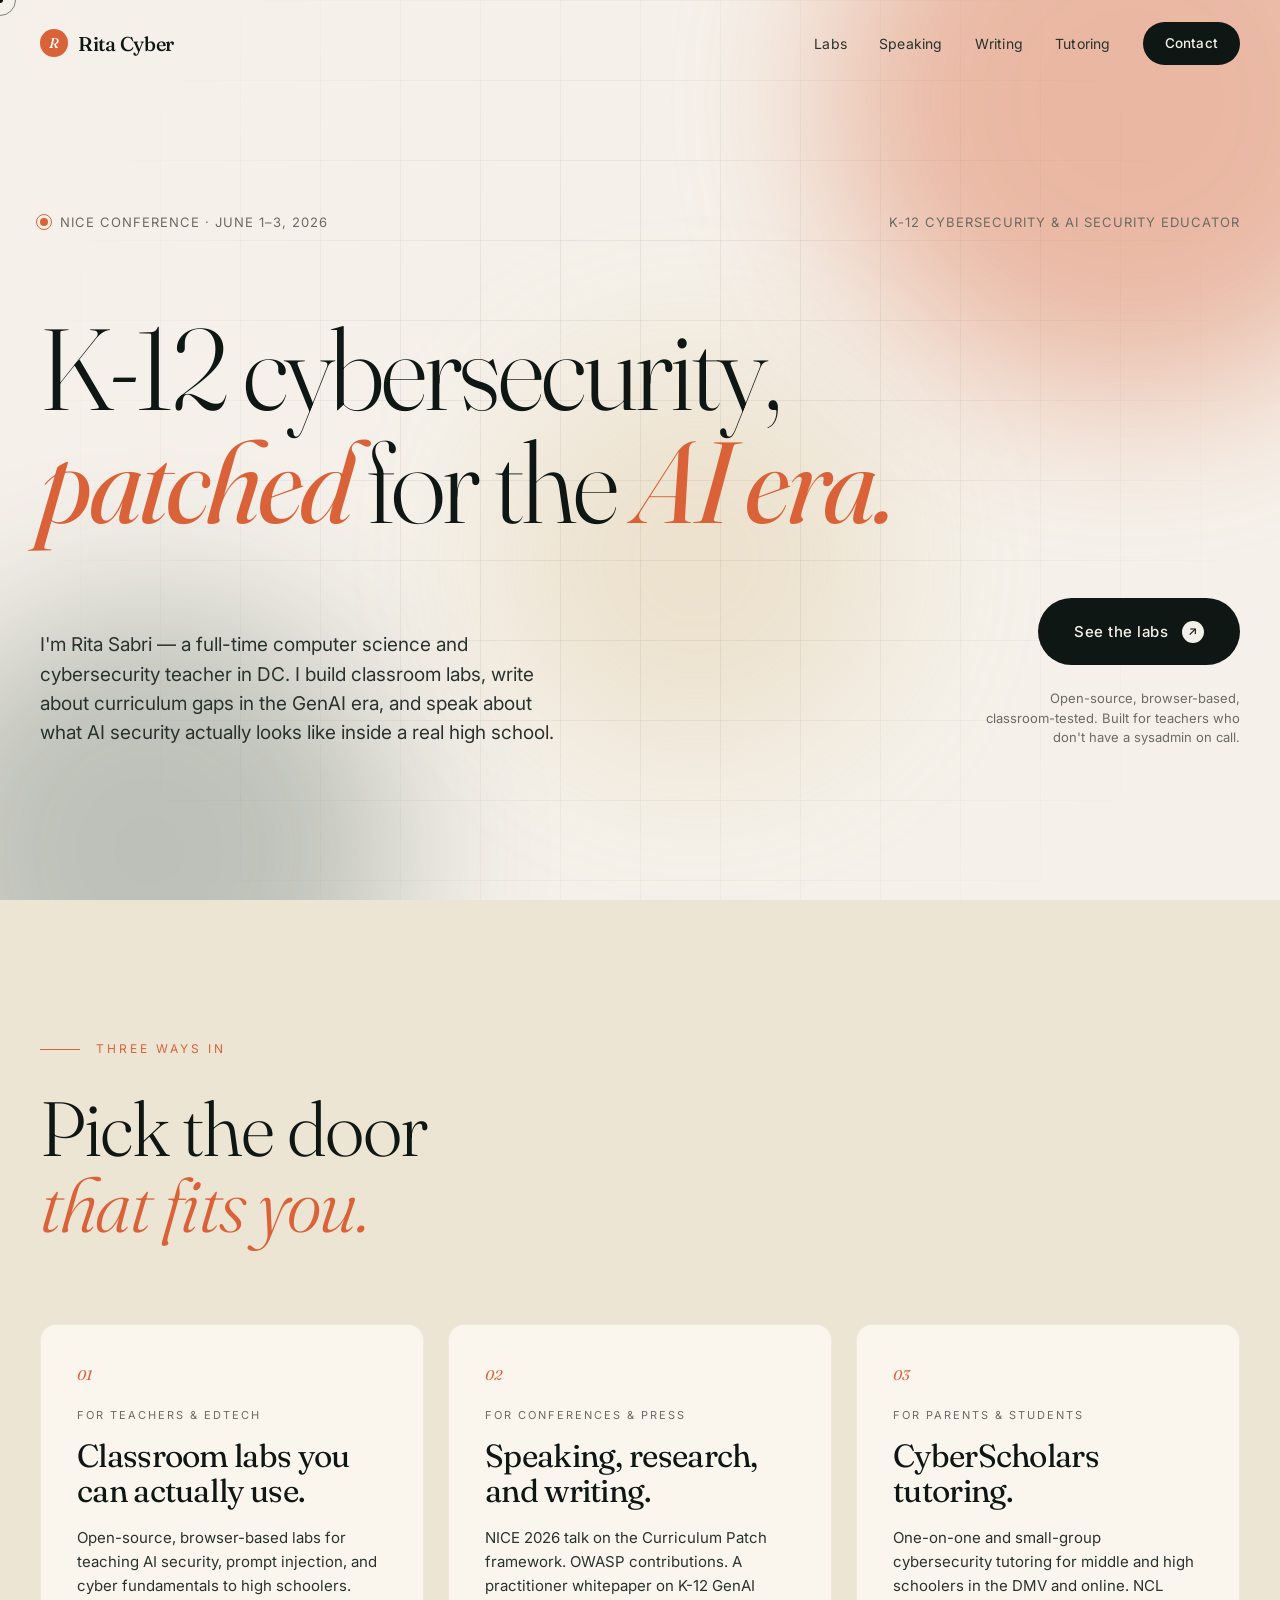
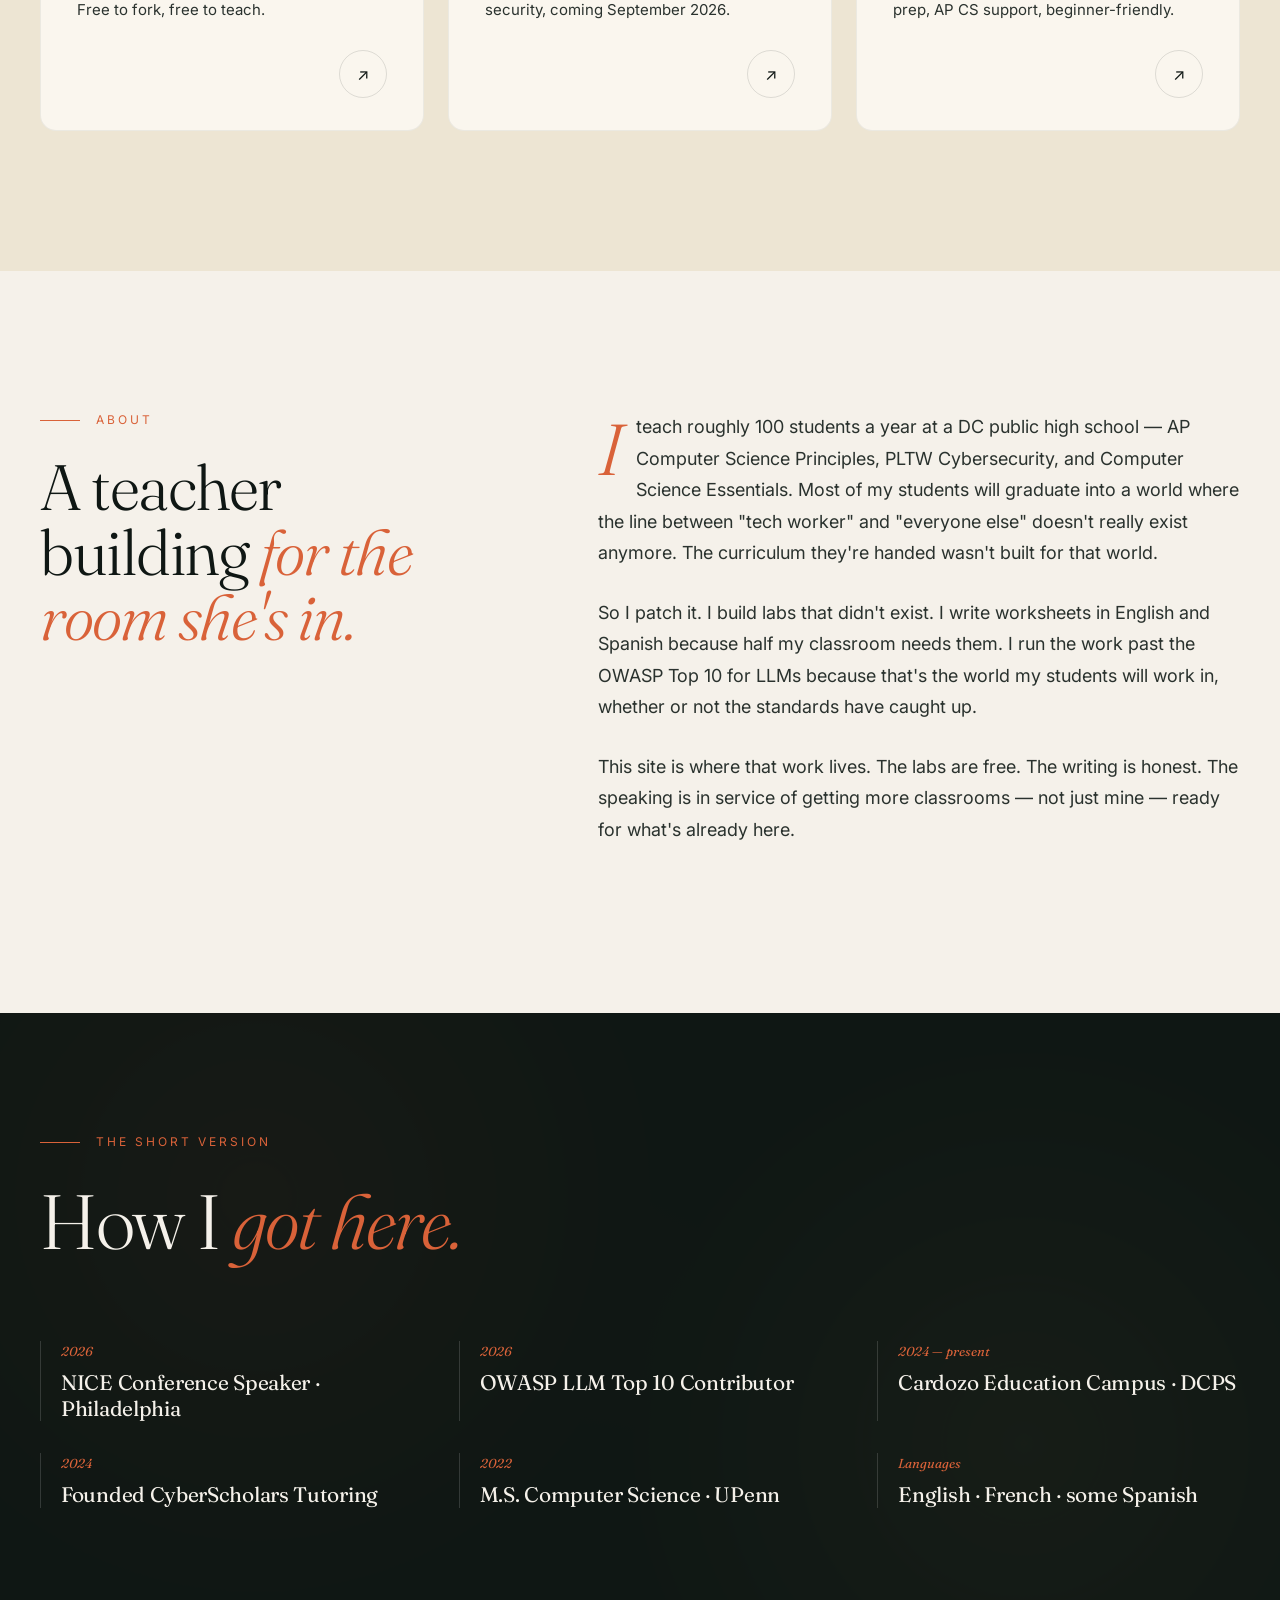
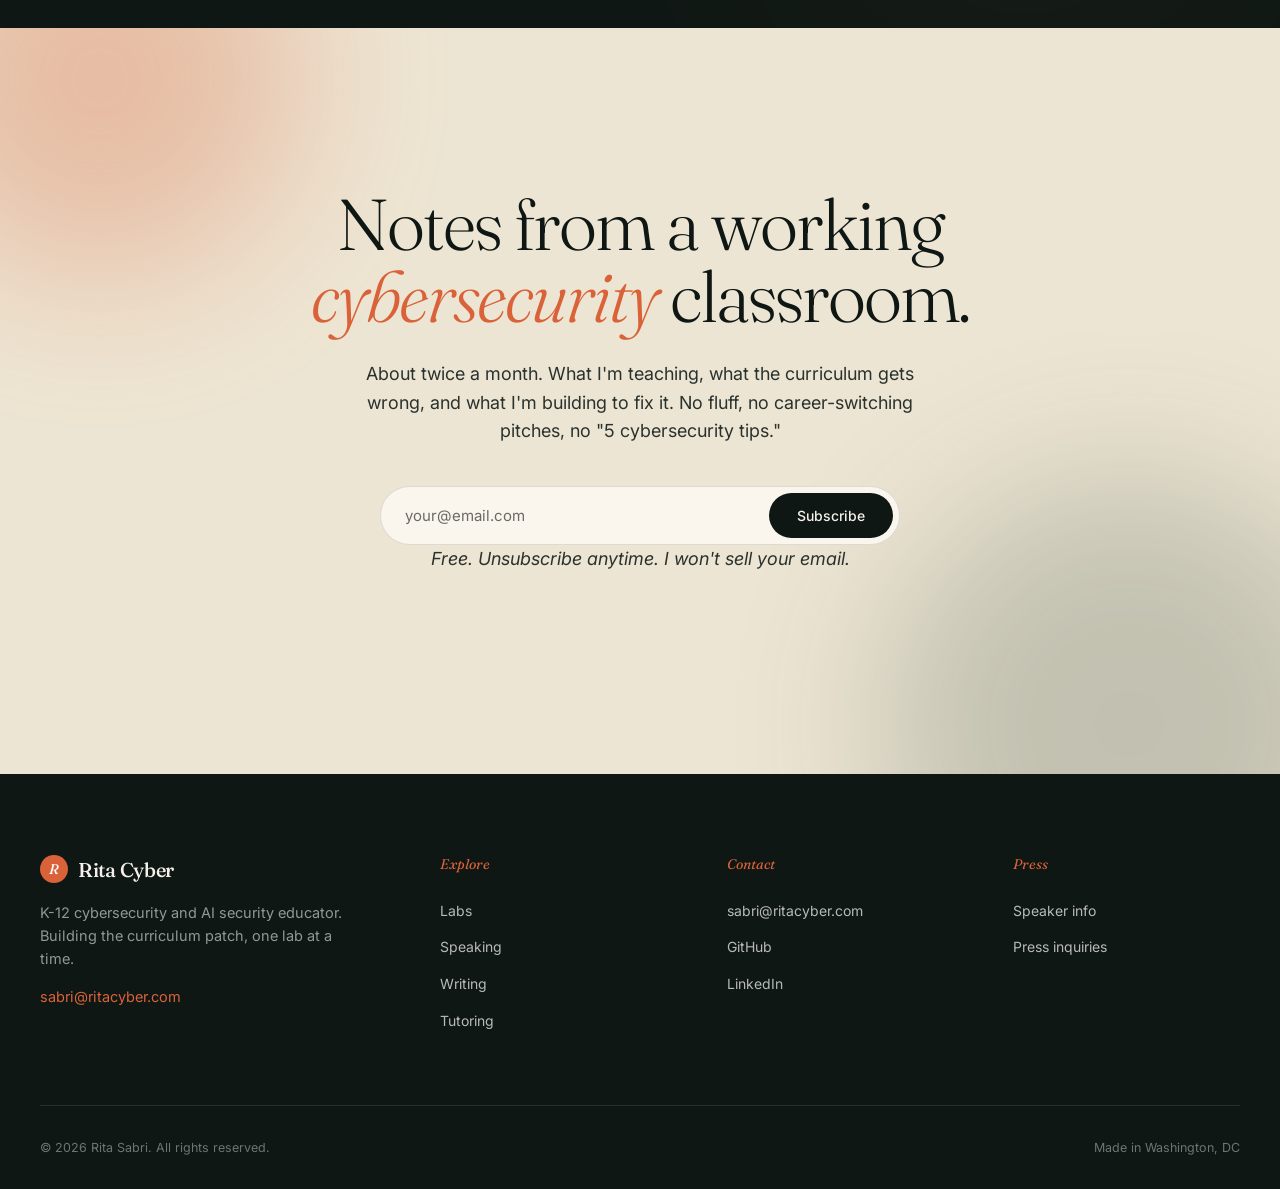
==== commit f80b5795: "Update index.html" ====
--- a/index.html
+++ b/index.html
@@ -3,194 +3,17 @@
 <head>
 <meta charset="UTF-8" />
 <meta name="viewport" content="width=device-width, initial-scale=1.0" />
-<title>CyberScholars — Cybersecurity Tutoring for Middle & High School Students</title>
-<meta name="description" content="Cybersecurity and computer science tutoring from a UPenn graduate and full-time DC teacher. NCL prep, AP CS coursework help, AI research, and intro courses for total beginners. DMV area & online." />
+<title>Rita Sabri — K-12 Cybersecurity & AI Security Educator</title>
+<meta name="description" content="K-12 cybersecurity and AI security educator. NICE 2026 speaker. Building the curriculum patch for the GenAI era — labs, speaking, writing, and tutoring." />
 
 <link rel="preconnect" href="https://fonts.googleapis.com">
 <link rel="preconnect" href="https://fonts.gstatic.com" crossorigin>
 <link href="https://fonts.googleapis.com/css2?family=Fraunces:ital,opsz,wght@0,9..144,300;0,9..144,400;0,9..144,500;0,9..144,600;1,9..144,300;1,9..144,400&family=Inter:wght@300;400;500;600&display=swap" rel="stylesheet">
+<link rel="stylesheet" href="/shared.css">
 
 <style>
-  :root {
-    --bg: #f5f1ea;
-    --bg-warm: #ede5d3;
-    --paper: #faf6ee;
-    --ink: #0f1714;
-    --ink-soft: #2a322e;
-    --forest: #1a3328;
-    --forest-deep: #0d1f17;
-    --terracotta: #d96239;
-    --terracotta-deep: #b94c25;
-    --gold: #c9a45c;
-    --muted: #6b6b63;
-    --line: rgba(15, 23, 20, 0.12);
-    --line-soft: rgba(15, 23, 20, 0.06);
-  }
-
-  * { box-sizing: border-box; margin: 0; padding: 0; }
-
-  html {
-    scroll-behavior: smooth;
-    -webkit-font-smoothing: antialiased;
-    -moz-osx-font-smoothing: grayscale;
-  }
-
-  body {
-    font-family: 'Inter', sans-serif;
-    background: var(--bg);
-    color: var(--ink);
-    font-size: 16px;
-    line-height: 1.55;
-    overflow-x: hidden;
-    cursor: none;
-  }
-
-  /* Custom cursor */
-  .cursor-dot, .cursor-ring {
-    position: fixed;
-    top: 0;
-    left: 0;
-    pointer-events: none;
-    z-index: 9999;
-    transform: translate(-50%, -50%);
-    transition: width 0.25s ease, height 0.25s ease, background 0.25s ease;
-    mix-blend-mode: difference;
-  }
-  .cursor-dot {
-    width: 6px;
-    height: 6px;
-    background: #fff;
-    border-radius: 50%;
-  }
-  .cursor-ring {
-    width: 32px;
-    height: 32px;
-    border: 1px solid rgba(255,255,255,0.5);
-    border-radius: 50%;
-    transition: transform 0.15s ease-out, width 0.25s, height 0.25s;
-  }
-  .cursor-ring.hover {
-    width: 60px;
-    height: 60px;
-    border-color: #fff;
-  }
-  @media (max-width: 960px), (pointer: coarse) {
-    body { cursor: auto; }
-    .cursor-dot, .cursor-ring { display: none; }
-  }
-
-  /* ============ TOP BAR ============ */
-  nav {
-    position: fixed;
-    top: 0; left: 0; right: 0;
-    z-index: 100;
-    padding: 22px 40px;
-    display: flex;
-    justify-content: space-between;
-    align-items: center;
-    transition: background 0.3s ease, padding 0.3s ease, border-color 0.3s;
-    border-bottom: 1px solid transparent;
-  }
-
-  nav.scrolled {
-    background: rgba(245, 241, 234, 0.85);
-    backdrop-filter: blur(16px);
-    -webkit-backdrop-filter: blur(16px);
-    padding: 14px 40px;
-    border-bottom: 1px solid var(--line-soft);
-  }
-
-  .logo {
-    font-family: 'Fraunces', serif;
-    font-weight: 500;
-    font-size: 20px;
-    color: var(--ink);
-    text-decoration: none;
-    letter-spacing: -0.3px;
-    display: flex;
-    align-items: center;
-    gap: 10px;
-  }
-
-  .logo-mark {
-    width: 28px;
-    height: 28px;
-    border-radius: 50%;
-    background: var(--terracotta);
-    display: inline-flex;
-    align-items: center;
-    justify-content: center;
-    color: white;
-    font-style: italic;
-    font-size: 14px;
-  }
-
-  .nav-links {
-    display: flex;
-    gap: 36px;
-    align-items: center;
-    list-style: none;
-  }
-
-  .nav-links a {
-    color: var(--ink-soft);
-    text-decoration: none;
-    font-size: 14px;
-    font-weight: 400;
-    letter-spacing: 0.2px;
-    position: relative;
-    transition: color 0.2s;
-  }
-
-  .nav-links a:not(.btn-book)::after {
-    content: '';
-    position: absolute;
-    left: 0; bottom: -6px;
-    width: 0;
-    height: 1px;
-    background: var(--terracotta);
-    transition: width 0.3s ease;
-  }
-  .nav-links a:not(.btn-book):hover::after { width: 100%; }
-  .nav-links a:not(.btn-book):hover { color: var(--ink); }
-
-  .btn-book {
-    display: inline-flex;
-    align-items: center;
-    gap: 8px;
-    padding: 11px 22px;
-    background: var(--ink);
-    color: var(--bg) !important;
-    border-radius: 999px;
-    font-size: 13.5px !important;
-    font-weight: 500 !important;
-    transition: all 0.3s ease;
-    overflow: hidden;
-    position: relative;
-    z-index: 1;
-    isolation: isolate;
-  }
-  .btn-book::before {
-    content: '';
-    position: absolute;
-    inset: 0;
-    background: var(--terracotta);
-    transform: translateY(100%);
-    transition: transform 0.4s cubic-bezier(0.65, 0, 0.35, 1);
-    z-index: -1;
-  }
-  .btn-book:hover::before { transform: translateY(0); }
-
-  .nav-toggle { display: none; background: none; border: none; cursor: pointer; }
-  .nav-toggle span {
-    display: block;
-    width: 22px;
-    height: 1.5px;
-    background: var(--ink);
-    margin: 5px 0;
-  }
-
-  /* ============ HERO ============ */
+  /* ---------- HOMEPAGE-SPECIFIC ---------- */
+
   .hero {
     min-height: 100vh;
     padding: 140px 40px 80px;
@@ -202,7 +25,6 @@
   }
 
   .hero-bg { position: absolute; inset: 0; pointer-events: none; overflow: hidden; }
-
   .hero-blob {
     position: absolute;
     border-radius: 50%;
@@ -294,8 +116,6 @@
   h1.hero-headline .word:nth-child(5) { animation-delay: 0.5s; }
   h1.hero-headline .word:nth-child(6) { animation-delay: 0.6s; }
   h1.hero-headline .word:nth-child(7) { animation-delay: 0.7s; }
-  h1.hero-headline .word:nth-child(8) { animation-delay: 0.8s; }
-  h1.hero-headline .word:nth-child(9) { animation-delay: 0.9s; }
 
   h1.hero-headline .italic {
     font-style: italic;
@@ -321,7 +141,7 @@
     font-size: 19px;
     color: var(--ink-soft);
     line-height: 1.55;
-    max-width: 480px;
+    max-width: 520px;
   }
 
   .hero-actions {
@@ -331,886 +151,358 @@
     gap: 24px;
   }
 
-  .btn-magnetic {
-    position: relative;
-    display: inline-flex;
-    align-items: center;
-    gap: 14px;
-    padding: 22px 36px;
-    background: var(--ink);
-    color: var(--bg);
-    text-decoration: none;
-    font-size: 15px;
-    font-weight: 500;
-    letter-spacing: 0.5px;
-    border-radius: 999px;
-    transition: transform 0.4s cubic-bezier(0.215, 0.61, 0.355, 1);
-    will-change: transform;
-    overflow: hidden;
-    isolation: isolate;
-  }
-  .btn-magnetic::before {
-    content: '';
-    position: absolute; inset: 0;
-    background: var(--terracotta);
-    transform: scaleX(0);
-    transform-origin: left;
-    transition: transform 0.5s cubic-bezier(0.65, 0, 0.35, 1);
-    z-index: -1;
-  }
-  .btn-magnetic:hover::before { transform: scaleX(1); }
-
-  .btn-magnetic .arrow {
-    display: inline-block;
-    width: 22px; height: 22px;
-    border-radius: 50%;
-    background: var(--bg);
-    color: var(--ink);
-    position: relative;
-    transition: transform 0.3s ease;
-  }
-  .btn-magnetic .arrow::before {
-    content: '↗';
-    position: absolute; inset: 0;
-    display: flex; align-items: center; justify-content: center;
-    font-size: 12px;
-  }
-  .btn-magnetic:hover .arrow { transform: rotate(45deg); color: var(--terracotta); }
-
   .hero-tagline {
     font-size: 13px;
     color: var(--muted);
     text-align: right;
-    max-width: 240px;
+    max-width: 260px;
     line-height: 1.5;
   }
 
-  .scroll-indicator {
-    position: absolute;
-    bottom: 40px;
-    left: 50%;
-    transform: translateX(-50%);
-    font-size: 11px;
-    color: var(--muted);
-    letter-spacing: 2px;
-    text-transform: uppercase;
+  /* THREE PATHS */
+  .paths {
+    padding: 140px 40px;
+    background: var(--bg-warm);
+    position: relative;
+    overflow: hidden;
+  }
+
+  .paths-grid {
+    display: grid;
+    grid-template-columns: repeat(3, 1fr);
+    gap: 24px;
+    margin-top: 80px;
+  }
+
+  .path-card {
+    position: relative;
+    background: var(--paper);
+    border: 1px solid var(--line-soft);
+    border-radius: 16px;
+    padding: 40px 36px 32px;
+    text-decoration: none;
+    color: inherit;
+    transition: all 0.5s cubic-bezier(0.215, 0.61, 0.355, 1);
     display: flex;
     flex-direction: column;
-    align-items: center;
-    gap: 12px;
-    opacity: 0;
-    animation: fadeIn 1s ease 1.6s forwards;
-  }
-  .scroll-indicator::after {
-    content: '';
-    width: 1px; height: 40px;
-    background: linear-gradient(to bottom, var(--muted), transparent);
-    animation: scrollLine 2s ease-in-out infinite;
-  }
-  @keyframes scrollLine {
-    0%, 100% { transform: scaleY(0.3); transform-origin: top; }
-    50% { transform: scaleY(1); transform-origin: top; }
-  }
-
-  /* ============ STAT BAND ============ */
-  .stat-band {
-    padding: 100px 40px;
-    background: var(--ink);
-    color: var(--bg);
-    position: relative;
+    min-height: 380px;
     overflow: hidden;
-  }
-
-  .stat-band-bg {
-    position: absolute; inset: 0;
-    opacity: 0.03;
-    background-image:
-      radial-gradient(circle at 20% 30%, var(--terracotta), transparent 40%),
-      radial-gradient(circle at 80% 70%, var(--gold), transparent 40%);
-  }
-
-  .stat-inner {
-    max-width: 1400px;
-    margin: 0 auto;
-    position: relative;
-  }
-
-  .stat-eyebrow {
-    font-size: 12px;
-    letter-spacing: 3px;
-    text-transform: uppercase;
-    color: var(--terracotta);
-    margin-bottom: 40px;
-    display: flex;
-    align-items: center;
-    gap: 16px;
-  }
-  .stat-eyebrow::before {
-    content: '';
-    width: 40px; height: 1px;
-    background: var(--terracotta);
-  }
-
-  .stats-grid {
-    display: grid;
-    grid-template-columns: repeat(4, 1fr);
-    gap: 40px;
-    border-top: 1px solid rgba(255,255,255,0.15);
-    padding-top: 60px;
-  }
-
-  .stat-label {
-    font-size: 13px;
-    color: rgba(255,255,255,0.55);
-    margin-bottom: 18px;
-    letter-spacing: 0.5px;
-  }
-
-  .stat-number {
-    font-family: 'Fraunces', serif;
-    font-size: clamp(48px, 6vw, 88px);
-    font-weight: 300;
-    line-height: 1;
-    letter-spacing: -2px;
-    color: var(--bg);
-    display: flex;
-    align-items: baseline;
-  }
-
-  .stat-number .suffix {
-    color: var(--terracotta);
-    font-style: italic;
-    margin-left: 6px;
-  }
-
-  /* ============ GENERIC SECTION ============ */
-  section { padding: 140px 40px; position: relative; }
-
-  .section-inner { max-width: 1400px; margin: 0 auto; }
-
-  .section-header { margin-bottom: 80px; }
-
-  .section-eyebrow {
-    font-size: 12px;
-    letter-spacing: 3px;
-    text-transform: uppercase;
-    color: var(--terracotta);
-    margin-bottom: 32px;
-    display: flex;
-    align-items: center;
-    gap: 16px;
-  }
-  .section-eyebrow::before {
-    content: '';
-    width: 40px; height: 1px;
-    background: var(--terracotta);
-  }
-
-  h2.section-title {
-    font-family: 'Fraunces', serif;
-    font-size: clamp(40px, 6vw, 84px);
-    font-weight: 300;
-    line-height: 1;
-    letter-spacing: -1.5px;
-    color: var(--ink);
-    max-width: 1000px;
-  }
-
-  h2.section-title .italic {
-    font-style: italic;
-    color: var(--terracotta);
-  }
-
-  /* ============ ABOUT / PURPOSE ============ */
-  .purpose-grid {
-    display: grid;
-    grid-template-columns: 1fr 1fr;
-    gap: 100px;
-    align-items: start;
-  }
-
-  .purpose-text p {
-    font-size: 18px;
-    color: var(--ink-soft);
-    margin-bottom: 24px;
-    line-height: 1.7;
-    max-width: 520px;
-  }
-
-  .purpose-quote {
-    background: var(--paper);
-    padding: 48px;
-    border-radius: 8px;
-    border: 1px solid var(--line-soft);
-    position: relative;
-  }
-
-  .purpose-quote::before {
-    content: '“';
-    font-family: 'Fraunces', serif;
-    position: absolute;
-    top: 20px; left: 32px;
-    font-size: 100px;
-    line-height: 1;
-    color: var(--terracotta);
-    opacity: 0.4;
-  }
-
-  .purpose-quote-text {
-    font-family: 'Fraunces', serif;
-    font-size: 26px;
-    font-weight: 400;
-    line-height: 1.35;
-    color: var(--ink);
-    font-style: italic;
-    margin-top: 40px;
-    margin-bottom: 32px;
-  }
-
-  .purpose-attrib {
-    display: flex;
-    align-items: center;
-    gap: 14px;
-    padding-top: 24px;
-    border-top: 1px solid var(--line);
-  }
-
-  .purpose-avatar {
-    width: 44px; height: 44px;
-    border-radius: 50%;
-    background: var(--forest);
-    color: var(--bg);
-    font-family: 'Fraunces', serif;
-    font-style: italic;
-    display: flex;
-    align-items: center;
-    justify-content: center;
-  }
-
-  .purpose-name { font-weight: 500; color: var(--ink); font-size: 15px; }
-  .purpose-role { font-size: 13px; color: var(--muted); }
-
-  /* ============ VIDEO SECTION (replaces values grid) ============ */
-  .videos { background: var(--bg-warm); }
-
-  .videos-intro {
-    font-size: 18px;
-    color: var(--ink-soft);
-    max-width: 580px;
-    margin-top: 32px;
-    line-height: 1.7;
-  }
-
-  .video-single {
-    max-width: 920px;
-    margin: 80px auto 0;
-    border-radius: 16px;
-    overflow: hidden;
-    border: 1px solid var(--line-soft);
-    box-shadow: 0 40px 80px -40px rgba(15,23,20,0.3);
-    transition: transform 0.5s cubic-bezier(0.215, 0.61, 0.355, 1), box-shadow 0.5s ease;
-  }
-
-  .video-single:hover {
-    transform: translateY(-6px);
-    box-shadow: 0 50px 100px -40px rgba(15,23,20,0.4);
-  }
-
-  .video-thumbnail {
-    position: relative;
-    aspect-ratio: 16/9;
-    background: var(--ink);
-    overflow: hidden;
-  }
-
-  /* When a video is embedded, replace the placeholder block below.
-     See instructions at the bottom of this file for how to add YouTube/Vimeo. */
-  .video-placeholder {
-    position: absolute;
-    inset: 0;
-    display: flex;
-    flex-direction: column;
-    align-items: center;
-    justify-content: center;
-    gap: 16px;
-    color: rgba(255,255,255,0.6);
-    background:
-      linear-gradient(135deg, rgba(217,98,57,0.4), transparent 60%),
-      linear-gradient(45deg, var(--forest-deep), var(--ink));
-  }
-
-  .video-placeholder::before {
+    isolation: isolate;
+  }
+
+  .path-card::before {
     content: '';
     position: absolute;
     inset: 0;
-    background-image:
-      radial-gradient(circle at 30% 40%, rgba(255,255,255,0.05), transparent 50%),
-      radial-gradient(circle at 70% 70%, rgba(217,98,57,0.1), transparent 50%);
-  }
-
-  .play-button {
-    width: 72px; height: 72px;
-    border-radius: 50%;
-    background: rgba(255,255,255,0.95);
-    display: flex;
-    align-items: center;
-    justify-content: center;
-    position: relative;
-    z-index: 1;
-    transition: transform 0.3s, background 0.3s;
-    box-shadow: 0 20px 40px -10px rgba(0,0,0,0.5);
-  }
-  .video-single:hover .play-button {
-    transform: scale(1.1);
-    background: var(--terracotta);
-  }
-  .play-button::before {
-    content: '';
-    width: 0; height: 0;
-    border-left: 14px solid var(--ink);
-    border-top: 9px solid transparent;
-    border-bottom: 9px solid transparent;
-    margin-left: 4px;
-    transition: border-left-color 0.3s;
-  }
-  .video-single:hover .play-button::before { border-left-color: white; }
-
-  .video-placeholder-label {
-    position: relative;
-    z-index: 1;
-    font-size: 12px;
-    letter-spacing: 2px;
-    text-transform: uppercase;
-    color: rgba(255,255,255,0.7);
-  }
-
-  /* ============ PROGRAMS ============ */
-  .programs-list {
-    margin-top: 80px;
-  }
-
-  .program-row {
-    display: grid;
-    grid-template-columns: 60px 1fr auto;
-    align-items: center;
-    gap: 40px;
-    padding: 48px 0;
-    border-top: 1px solid var(--line);
-    transition: padding 0.4s ease;
-    position: relative;
-    text-decoration: none;
-    color: inherit;
-  }
-
-  .program-row:last-child { border-bottom: 1px solid var(--line); }
-
-  .program-row::before {
-    content: '';
-    position: absolute;
-    left: 0; right: 0; top: 0; bottom: 0;
-    background: linear-gradient(to right, transparent, var(--paper), transparent);
+    background: radial-gradient(circle at top right, rgba(217, 98, 57, 0.12), transparent 50%);
     opacity: 0;
-    transition: opacity 0.4s;
+    transition: opacity 0.5s;
     z-index: -1;
   }
 
-  .program-row:hover::before { opacity: 1; }
-  .program-row:hover { padding-left: 16px; padding-right: 16px; }
-  .program-row:hover .program-arrow {
-    transform: translateX(8px) rotate(-45deg);
+  .path-card:hover {
+    transform: translateY(-8px);
+    border-color: var(--terracotta);
+    box-shadow: 0 30px 60px -30px rgba(15,23,20,0.2);
+  }
+  .path-card:hover::before { opacity: 1; }
+  .path-card:hover .path-arrow {
+    transform: translateX(6px) rotate(-45deg);
     background: var(--terracotta);
     color: white;
     border-color: var(--terracotta);
   }
-
-  .program-num {
+  .path-card:hover .path-title { font-style: italic; color: var(--terracotta); }
+
+  .path-num {
     font-family: 'Fraunces', serif;
     font-style: italic;
     color: var(--terracotta);
-    font-size: 16px;
-  }
-
-  .program-info h3 {
-    font-family: 'Fraunces', serif;
-    font-size: clamp(28px, 3.5vw, 46px);
+    font-size: 14px;
+    margin-bottom: 20px;
+  }
+
+  .path-label {
+    font-size: 11px;
+    letter-spacing: 2px;
+    text-transform: uppercase;
+    color: var(--muted);
+    margin-bottom: 14px;
+  }
+
+  .path-title {
+    font-family: 'Fraunces', serif;
+    font-size: clamp(24px, 2.6vw, 32px);
     font-weight: 400;
-    line-height: 1.05;
+    line-height: 1.1;
+    letter-spacing: -0.7px;
+    margin-bottom: 18px;
     color: var(--ink);
-    margin-bottom: 12px;
-    letter-spacing: -1px;
-    transition: color 0.3s, font-style 0.3s;
-  }
-
-  .program-row:hover .program-info h3 {
-    font-style: italic;
-    color: var(--terracotta);
-  }
-
-  .program-meta {
-    display: flex;
-    gap: 20px;
-    align-items: center;
-    color: var(--muted);
-    font-size: 13.5px;
-    flex-wrap: wrap;
-  }
-
-  .program-tag {
-    display: inline-flex;
-    padding: 4px 12px;
-    background: var(--bg-warm);
-    border-radius: 999px;
-    font-size: 12px;
+    transition: color 0.4s, font-style 0.4s;
+  }
+
+  .path-desc {
+    font-size: 15px;
     color: var(--ink-soft);
-  }
-
-  .program-arrow {
-    width: 56px; height: 56px;
+    line-height: 1.6;
+    flex-grow: 1;
+  }
+
+  .path-arrow {
+    width: 48px; height: 48px;
     border-radius: 50%;
     border: 1px solid var(--line);
     display: flex;
     align-items: center;
     justify-content: center;
+    font-size: 16px;
+    color: var(--ink);
+    margin-top: 28px;
+    align-self: flex-end;
     transition: all 0.4s cubic-bezier(0.65, 0, 0.35, 1);
+  }
+
+  /* ABOUT */
+  .about-section {
+    padding: 140px 40px;
+    background: var(--bg);
+  }
+
+  .about-grid {
+    display: grid;
+    grid-template-columns: 1fr 1.4fr;
+    gap: 100px;
+    align-items: start;
+    max-width: 1400px;
+    margin: 0 auto;
+  }
+
+  .about-aside { position: sticky; top: 120px; }
+
+  .about-aside .section-eyebrow { margin-bottom: 24px; }
+
+  .about-aside h2 {
+    font-family: 'Fraunces', serif;
+    font-size: clamp(40px, 5vw, 64px);
+    font-weight: 300;
+    line-height: 1.02;
+    letter-spacing: -1.5px;
+    color: var(--ink);
+  }
+  .about-aside h2 .italic { font-style: italic; color: var(--terracotta); }
+
+  .about-body p {
     font-size: 18px;
-    color: var(--ink);
-  }
-
-  /* ============ PRICING ============ */
-  .pricing {
+    color: var(--ink-soft);
+    line-height: 1.75;
+    margin-bottom: 28px;
+    max-width: 60ch;
+  }
+
+  .about-body p:first-child::first-letter {
+    font-family: 'Fraunces', serif;
+    font-size: 72px;
+    float: left;
+    line-height: 0.85;
+    margin: 8px 14px 0 0;
+    font-weight: 300;
+    color: var(--terracotta);
+    font-style: italic;
+  }
+
+  /* CREDENTIALS BAND */
+  .credentials {
+    padding: 120px 40px;
     background: var(--ink);
     color: var(--bg);
-  }
-
-  .pricing .section-title { color: var(--bg); }
-  .pricing .section-eyebrow { color: var(--terracotta); }
-  .pricing .section-eyebrow::before { background: var(--terracotta); }
-
-  .pricing-intro {
-    font-size: 19px;
-    color: rgba(255,255,255,0.7);
-    max-width: 560px;
-    margin-top: 32px;
-    line-height: 1.6;
-  }
-
-  .pricing-grid {
+    position: relative;
+    overflow: hidden;
+  }
+
+  .credentials-bg {
+    position: absolute; inset: 0;
+    opacity: 0.04;
+    background-image:
+      radial-gradient(circle at 20% 30%, var(--terracotta), transparent 40%),
+      radial-gradient(circle at 80% 70%, var(--gold), transparent 40%);
+    pointer-events: none;
+  }
+
+  .credentials-inner {
+    max-width: 1400px;
+    margin: 0 auto;
+    position: relative;
+  }
+
+  .credentials .section-title { color: var(--bg); margin-bottom: 64px; }
+
+  .cred-list {
     display: grid;
     grid-template-columns: repeat(3, 1fr);
-    gap: 24px;
-    margin-top: 80px;
-  }
-
-  .price-card {
-    background: rgba(255,255,255,0.04);
-    border: 1px solid rgba(255,255,255,0.1);
-    border-radius: 16px;
-    padding: 40px 36px;
-    transition: all 0.4s cubic-bezier(0.215, 0.61, 0.355, 1);
-    display: flex;
-    flex-direction: column;
+    gap: 32px 56px;
+  }
+
+  .cred-item {
+    padding-left: 20px;
+    border-left: 1px solid rgba(255,255,255,0.15);
+    transition: border-color 0.3s;
+  }
+  .cred-item:hover { border-left-color: var(--terracotta); }
+
+  .cred-year {
+    font-family: 'Fraunces', serif;
+    font-style: italic;
+    font-size: 13px;
+    color: var(--terracotta);
+    margin-bottom: 8px;
+  }
+
+  .cred-title {
+    font-family: 'Fraunces', serif;
+    font-size: 21px;
+    font-weight: 400;
+    line-height: 1.25;
+    color: var(--bg);
+    letter-spacing: -0.3px;
+  }
+
+  /* NEWSLETTER */
+  .newsletter-section {
+    padding: 160px 40px;
+    background: var(--bg-warm);
+    text-align: center;
     position: relative;
     overflow: hidden;
   }
 
-  .price-card::before {
-    content: '';
-    position: absolute;
-    inset: 0;
-    background: radial-gradient(circle at top right, rgba(217, 98, 57, 0.15), transparent 50%);
-    opacity: 0;
-    transition: opacity 0.5s;
-  }
-  .price-card:hover::before { opacity: 1; }
-  .price-card:hover {
-    border-color: var(--terracotta);
-    transform: translateY(-6px);
-  }
-
-  .price-card.popular {
-    background: var(--paper);
-    color: var(--ink);
-    border-color: var(--paper);
-  }
-
-  .popular-tag {
-    position: absolute;
-    top: 24px; right: 24px;
-    background: var(--terracotta);
-    color: white;
-    font-size: 11px;
-    padding: 6px 14px;
-    border-radius: 999px;
-    letter-spacing: 1px;
-    text-transform: uppercase;
-    font-weight: 500;
-  }
-
-  .price-name {
-    font-family: 'Fraunces', serif;
-    font-size: 26px;
-    font-weight: 400;
-    margin-bottom: 8px;
-    letter-spacing: -0.5px;
-  }
-
-  .price-format {
-    font-size: 12px;
-    color: rgba(255,255,255,0.5);
-    text-transform: uppercase;
-    letter-spacing: 2px;
-    margin-bottom: 40px;
-  }
-  .price-card.popular .price-format { color: var(--muted); }
-
-  .price-amount {
-    display: flex;
-    align-items: baseline;
-    gap: 4px;
-    margin-bottom: 6px;
-    font-family: 'Fraunces', serif;
-  }
-
-  .price-currency { font-size: 24px; font-weight: 400; }
-  .price-number { font-size: 64px; font-weight: 300; line-height: 1; letter-spacing: -3px; }
-  .price-unit { font-size: 15px; color: rgba(255,255,255,0.5); font-family: 'Inter', sans-serif; }
-  .price-card.popular .price-unit { color: var(--muted); }
-
-  .price-starting {
-    font-size: 13px;
-    color: rgba(255,255,255,0.5);
-    margin-bottom: 36px;
-    font-style: italic;
-  }
-  .price-card.popular .price-starting { color: var(--muted); }
-
-  .price-features {
-    list-style: none;
-    margin-bottom: 36px;
-    flex-grow: 1;
-  }
-
-  .price-features li {
-    padding: 12px 0;
-    font-size: 14.5px;
-    display: flex;
-    align-items: flex-start;
-    gap: 12px;
-    border-bottom: 1px solid rgba(255,255,255,0.08);
-    color: rgba(255,255,255,0.8);
-  }
-  .price-card.popular .price-features li {
-    border-bottom-color: var(--line);
-    color: var(--ink-soft);
-  }
-
-  .price-features .check {
-    color: var(--terracotta);
-    flex-shrink: 0;
-    font-weight: 500;
-  }
-
-  .price-cta {
-    display: flex;
-    align-items: center;
-    justify-content: space-between;
-    padding: 18px 24px;
-    background: var(--terracotta);
-    color: white;
-    border-radius: 999px;
-    text-decoration: none;
-    font-size: 14px;
-    font-weight: 500;
-    letter-spacing: 0.5px;
-    transition: all 0.3s;
-  }
-  .price-cta:hover { background: var(--terracotta-deep); }
-  .price-cta .arrow-mini { transition: transform 0.3s; }
-  .price-cta:hover .arrow-mini { transform: translateX(4px); }
-
-  .pricing-note {
-    margin-top: 56px;
-    text-align: center;
-    color: rgba(255,255,255,0.5);
-    font-style: italic;
-    font-size: 15px;
-  }
-
-  /* ============ FAQ ============ */
-  .faq-list { margin-top: 60px; }
-
-  .faq-item { border-top: 1px solid var(--line); }
-  .faq-item:last-child { border-bottom: 1px solid var(--line); }
-
-  .faq-q {
-    width: 100%;
-    background: none;
-    border: none;
-    text-align: left;
-    padding: 36px 0;
-    cursor: none;
-    display: flex;
-    justify-content: space-between;
-    align-items: center;
-    gap: 32px;
-    font-family: 'Fraunces', serif;
-    font-size: clamp(20px, 2.2vw, 28px);
-    font-weight: 400;
-    color: var(--ink);
-    transition: color 0.3s;
-    letter-spacing: -0.3px;
-  }
-
-  .faq-item:hover .faq-q { color: var(--terracotta); }
-  .faq-item.open .faq-q { color: var(--terracotta); font-style: italic; }
-
-  .faq-toggle {
-    width: 40px; height: 40px;
-    border-radius: 50%;
-    border: 1px solid var(--line);
-    display: flex;
-    align-items: center;
-    justify-content: center;
-    transition: all 0.4s cubic-bezier(0.65, 0, 0.35, 1);
-    flex-shrink: 0;
-    color: var(--ink);
-    font-size: 16px;
-  }
-
-  .faq-item.open .faq-toggle {
-    background: var(--terracotta);
-    color: white;
-    border-color: var(--terracotta);
-    transform: rotate(45deg);
-  }
-
-  .faq-a {
-    max-height: 0;
-    overflow: hidden;
-    transition: max-height 0.5s cubic-bezier(0.65, 0, 0.35, 1), padding 0.5s ease;
-    font-size: 17px;
-    line-height: 1.7;
-    color: var(--ink-soft);
-    max-width: 720px;
-  }
-
-  .faq-item.open .faq-a {
-    max-height: 400px;
-    padding: 0 0 36px;
-  }
-
-  /* ============ FINAL CTA ============ */
-  .final-cta {
-    background: var(--bg-warm);
-    padding: 160px 40px;
-    text-align: center;
-    position: relative;
-    overflow: hidden;
-  }
-
-  .final-cta::before, .final-cta::after {
+  .newsletter-section::before, .newsletter-section::after {
     content: '';
     position: absolute;
     border-radius: 50%;
     filter: blur(80px);
     opacity: 0.3;
   }
-  .final-cta::before { width: 400px; height: 400px; background: var(--terracotta); top: -150px; left: -100px; }
-  .final-cta::after { width: 500px; height: 500px; background: var(--forest); bottom: -200px; right: -100px; opacity: 0.2; }
-
-  .final-cta-inner {
-    max-width: 900px;
+  .newsletter-section::before { width: 400px; height: 400px; background: var(--terracotta); top: -150px; left: -100px; }
+  .newsletter-section::after { width: 500px; height: 500px; background: var(--forest); bottom: -200px; right: -100px; opacity: 0.2; }
+
+  .newsletter-inner {
+    max-width: 720px;
     margin: 0 auto;
     position: relative;
     z-index: 2;
   }
 
-  .final-cta h2 {
-    font-family: 'Fraunces', serif;
-    font-size: clamp(40px, 6vw, 80px);
+  .newsletter-inner h2 {
+    font-family: 'Fraunces', serif;
+    font-size: clamp(40px, 6vw, 72px);
     font-weight: 300;
     line-height: 1;
     letter-spacing: -2px;
     color: var(--ink);
-    margin-bottom: 32px;
-  }
-
-  .final-cta h2 .italic {
+    margin-bottom: 28px;
+  }
+  .newsletter-inner h2 .italic { font-style: italic; color: var(--terracotta); }
+
+  .newsletter-inner p {
+    font-size: 18px;
+    color: var(--ink-soft);
+    line-height: 1.6;
+    max-width: 560px;
+    margin: 0 auto 40px;
+  }
+
+  .newsletter-form {
+    display: flex;
+    gap: 8px;
+    max-width: 520px;
+    margin: 0 auto;
+    background: var(--paper);
+    border: 1px solid var(--line);
+    border-radius: 999px;
+    padding: 6px 6px 6px 24px;
+    transition: border-color 0.3s;
+  }
+  .newsletter-form:focus-within { border-color: var(--terracotta); }
+
+  .newsletter-form input {
+    flex: 1;
+    background: transparent;
+    border: none;
+    outline: none;
+    font-family: 'Inter', sans-serif;
+    font-size: 15px;
+    color: var(--ink);
+    cursor: none;
+  }
+  .newsletter-form input::placeholder { color: var(--muted); }
+
+  .newsletter-form button {
+    padding: 14px 28px;
+    background: var(--ink);
+    color: var(--bg);
+    border: none;
+    border-radius: 999px;
+    font-family: 'Inter', sans-serif;
+    font-size: 14px;
+    font-weight: 500;
+    cursor: none;
+    transition: background 0.3s;
+  }
+  .newsletter-form button:hover { background: var(--terracotta); }
+
+  .newsletter-fine {
+    margin-top: 20px;
+    font-size: 13px;
+    color: var(--muted);
     font-style: italic;
-    color: var(--terracotta);
-  }
-
-  .final-cta p {
-    font-size: 19px;
-    color: var(--ink-soft);
-    margin-bottom: 48px;
-    max-width: 580px;
-    margin-left: auto;
-    margin-right: auto;
-    line-height: 1.6;
-  }
-
-  .final-email { margin-top: 32px; font-size: 14px; color: var(--muted); }
-  .final-email a {
-    color: var(--terracotta);
-    text-decoration: none;
-    border-bottom: 1px solid currentColor;
-    margin-left: 6px;
-  }
-
-  /* ============ FOOTER ============ */
-  footer {
-    background: var(--ink);
-    color: rgba(255,255,255,0.7);
-    padding: 80px 40px 32px;
-  }
-
-  .footer-inner {
-    max-width: 1400px;
-    margin: 0 auto;
-    display: grid;
-    grid-template-columns: 1.5fr 1fr 1fr 1fr;
-    gap: 60px;
-    padding-bottom: 60px;
-    border-bottom: 1px solid rgba(255,255,255,0.1);
-  }
-
-  .footer-brand .logo { color: var(--bg); }
-  .footer-brand p {
-    margin-top: 16px;
-    font-size: 14.5px;
-    max-width: 320px;
-    color: rgba(255,255,255,0.55);
-    line-height: 1.6;
-  }
-
-  .footer-brand a.email {
-    color: var(--terracotta);
-    text-decoration: none;
-    margin-top: 16px;
-    display: inline-block;
-    font-size: 14.5px;
-  }
-
-  .footer-col h4 {
-    font-family: 'Fraunces', serif;
-    font-style: italic;
-    font-size: 14px;
-    color: var(--terracotta);
-    margin-bottom: 22px;
-    font-weight: 400;
-  }
-
-  .footer-col ul { list-style: none; }
-  .footer-col li { margin-bottom: 12px; }
-  .footer-col a {
-    color: rgba(255,255,255,0.7);
-    text-decoration: none;
-    font-size: 14px;
-    transition: color 0.2s;
-  }
-  .footer-col a:hover { color: var(--terracotta); }
-
-  .footer-bottom {
-    max-width: 1400px;
-    margin: 0 auto;
-    padding-top: 32px;
-    display: flex;
-    justify-content: space-between;
-    color: rgba(255,255,255,0.4);
-    font-size: 12.5px;
-  }
-
-  /* ============ RESPONSIVE ============ */
+  }
+
+  /* MOBILE */
   @media (max-width: 960px) {
-    nav { padding: 18px 24px; }
-    nav.scrolled { padding: 12px 24px; }
-    .nav-toggle { display: block; }
-    .nav-links {
-      display: none;
-      position: absolute;
-      top: 100%; left: 0; right: 0;
-      flex-direction: column;
-      background: var(--paper);
-      padding: 28px 24px;
-      gap: 20px;
-      border-bottom: 1px solid var(--line);
-    }
-    .nav-links.open { display: flex; }
-
     .hero { padding: 130px 24px 60px; }
     .hero-meta { margin-bottom: 50px; flex-direction: column; gap: 12px; align-items: flex-start; }
     .hero-bottom { grid-template-columns: 1fr; gap: 40px; }
     .hero-actions { align-items: flex-start; }
 
-    section { padding: 90px 24px; }
-    .stat-band { padding: 70px 24px; }
-    .stats-grid { grid-template-columns: 1fr 1fr; gap: 30px; }
-
-    .purpose-grid { grid-template-columns: 1fr; gap: 50px; }
-    .purpose-quote { padding: 32px; }
-    .purpose-quote-text { font-size: 20px; }
-
-    .video-single { margin-top: 50px; }
-
-    .program-row {
-      grid-template-columns: auto 1fr auto;
-      gap: 20px;
-      padding: 32px 0;
-    }
-    .program-row:hover { padding-left: 0; padding-right: 0; }
-    .program-num { font-size: 13px; }
-    .program-arrow { width: 44px; height: 44px; }
-
-    .pricing-grid { grid-template-columns: 1fr; gap: 20px; }
-    .price-card { padding: 32px 28px; }
-
-    .footer-inner { grid-template-columns: 1fr 1fr; gap: 40px; }
-    .footer-bottom { flex-direction: column; gap: 8px; }
-
-    .scroll-indicator { display: none; }
-  }
-
-  /* Reveal animation */
-  .reveal {
-    opacity: 0;
-    transform: translateY(40px);
-    transition: opacity 1s cubic-bezier(0.215, 0.61, 0.355, 1), transform 1s cubic-bezier(0.215, 0.61, 0.355, 1);
-  }
-  .reveal.visible {
-    opacity: 1;
-    transform: translateY(0);
-  }
-  .reveal.delay-1 { transition-delay: 0.1s; }
-  .reveal.delay-2 { transition-delay: 0.2s; }
-  .reveal.delay-3 { transition-delay: 0.3s; }
+    .paths { padding: 90px 24px; }
+    .paths-grid { grid-template-columns: 1fr; gap: 16px; }
+    .path-card { min-height: auto; padding: 32px 28px; }
+
+    .about-section { padding: 90px 24px; }
+    .about-grid { grid-template-columns: 1fr; gap: 40px; }
+    .about-aside { position: static; }
+
+    .credentials { padding: 80px 24px; }
+    .cred-list { grid-template-columns: 1fr; gap: 28px; }
+
+    .newsletter-section { padding: 90px 24px; }
+    .newsletter-form { flex-direction: column; padding: 16px; border-radius: 16px; }
+    .newsletter-form button { width: 100%; padding: 14px; }
+  }
 </style>
 </head>
 <body>
 
-<!-- Custom cursor -->
 <div class="cursor-dot"></div>
 <div class="cursor-ring"></div>
 
-<!-- ============ NAV ============ -->
 <nav id="nav">
-  <a href="#" class="logo">
-    <span class="logo-mark">C</span>
-    CyberScholars
+  <a href="/" class="logo">
+    <span class="logo-mark">R</span>
+    Rita Cyber
   </a>
   <button class="nav-toggle" onclick="toggleMenu()" aria-label="Menu">
     <span></span><span></span><span></span>
   </button>
   <ul class="nav-links" id="navLinks">
-    <li><a href="#about">About</a></li>
-    <li><a href="#videos">Meet Rita</a></li>
-    <li><a href="#programs">Programs</a></li>
-    <li><a href="#pricing">Sessions</a></li>
-    <li><a href="#" class="btn-book book-link" data-hover>Book Free Consultation</a></li>
+    <li><a href="/labs/">Labs</a></li>
+    <li><a href="/speaking/">Speaking</a></li>
+    <li><a href="/writing/">Writing</a></li>
+    <li><a href="/tutoring/">Tutoring</a></li>
+    <li><a href="mailto:sabri@ritacyber.com" class="btn-book" data-hover>Contact</a></li>
   </ul>
 </nav>
 
-<!-- ============ HERO ============ -->
 <header class="hero">
   <div class="hero-bg">
     <div class="hero-blob b1"></div>
@@ -1223,494 +515,176 @@
     <div class="hero-meta">
       <div class="hero-meta-left">
         <span class="live-dot"></span>
-        <span>Now booking · Spring 2026</span>
-      </div>
-      <div>UPenn Graduate · DMV + Online</div>
+        <span>NICE Conference · June 1–3, 2026</span>
+      </div>
+      <div>K-12 Cybersecurity & AI Security Educator</div>
     </div>
 
     <h1 class="hero-headline">
-      <span class="word">Cybersecurity</span>
-      <span class="word italic">tutoring,</span>
+      <span class="word">K-12</span>
+      <span class="word">cybersecurity,</span>
       <br>
-      <span class="word">taught</span>
-      <span class="word">by</span>
-      <span class="word">a</span>
-      <span class="word italic">teacher.</span>
+      <span class="word italic">patched</span>
+      <span class="word">for</span>
+      <span class="word">the</span>
+      <span class="word italic">AI era.</span>
     </h1>
 
     <div class="hero-bottom">
       <p class="hero-sub">
-        I'm a full-time cybersecurity teacher in DC. Outside of school, I tutor middle and high schoolers in cybersecurity and computer science — beginners who are just curious, students who need help with AP CS, and kids serious about competitions and college.
+        I'm Rita Sabri — a full-time computer science and cybersecurity teacher in DC. I build classroom labs, write about curriculum gaps in the GenAI era, and speak about what AI security actually looks like inside a real high school.
       </p>
       <div class="hero-actions">
-        <a href="#" class="btn-magnetic book-link" data-magnetic data-hover>
-          Book a free consultation
+        <a href="/labs/" class="btn-magnetic" data-magnetic data-hover>
+          See the labs
           <span class="arrow"></span>
         </a>
-        <p class="hero-tagline">A 20-minute call. No pitch — just a conversation about your student.</p>
-      </div>
-    </div>
-  </div>
-
-  <div class="scroll-indicator">Scroll</div>
+        <p class="hero-tagline">Open-source, browser-based, classroom-tested. Built for teachers who don't have a sysadmin on call.</p>
+      </div>
+    </div>
+  </div>
 </header>
 
-<!-- ============ STAT BAND ============ -->
-<section class="stat-band">
-  <div class="stat-band-bg"></div>
-  <div class="stat-inner">
-    <div class="stat-eyebrow reveal">By the numbers</div>
-    <div class="stats-grid">
-      <div class="stat reveal delay-1">
-        <div class="stat-label">Students taught</div>
-        <div class="stat-number"><span class="counter" data-target="50">0</span><span class="suffix">+</span></div>
-      </div>
-      <div class="stat reveal delay-2">
-        <div class="stat-label">Years in the classroom</div>
-        <div class="stat-number"><span class="counter" data-target="5">0</span><span class="suffix">+</span></div>
-      </div>
-      <div class="stat reveal delay-3">
-        <div class="stat-label">Programs offered</div>
-        <div class="stat-number"><span class="counter" data-target="4">0</span></div>
-      </div>
-      <div class="stat reveal delay-3">
-        <div class="stat-label">Starting at</div>
-        <div class="stat-number">$<span class="counter" data-target="100">0</span><span class="suffix">/hr</span></div>
-      </div>
-    </div>
-  </div>
-</section>
-
-<!-- ============ ABOUT ============ -->
-<section id="about">
+<section class="paths">
   <div class="section-inner">
     <div class="section-header reveal">
-      <div class="section-eyebrow">About Rita</div>
-      <h2 class="section-title">Hi, I'm Rita —<br>and I <span class="italic">teach for a living.</span></h2>
-    </div>
-
-    <div class="purpose-grid">
-      <div class="purpose-text reveal">
-        <p>
-          I teach computer science and cybersecurity full-time at a high school here in DC. AP Computer Science Principles, PLTW Cybersecurity, the works. Most days I'm with about 100 students.
-        </p>
-        <p>
-          CyberScholars is what I do on evenings and weekends — smaller, one-on-one or small group, for students whose families want more time with a real teacher. Some are competition-bound. Some are starting from zero. The work looks different for each one.
-        </p>
-        <p>
-          I went to UPenn for my Master's in CS. I've taught for over five years. Tutoring isn't a side project for me — it's an extension of what I already do every day.
-        </p>
-      </div>
-      <div class="purpose-quote reveal delay-1">
-        <p class="purpose-quote-text">
-          Every student I work with gets the same thing: a teacher who's paying attention, and a plan that actually fits them.
-        </p>
-        <div class="purpose-attrib">
-          <div class="purpose-avatar">R</div>
-          <div>
-            <div class="purpose-name">Rita Sabri</div>
-            <div class="purpose-role">Founder · UPenn M.S. CS</div>
-          </div>
-        </div>
-      </div>
+      <div class="section-eyebrow">Three ways in</div>
+      <h2 class="section-title">Pick the door<br><span class="italic">that fits you.</span></h2>
+    </div>
+
+    <div class="paths-grid">
+      <a href="/labs/" class="path-card reveal" data-hover>
+        <div class="path-num">01</div>
+        <div class="path-label">For Teachers & EdTech</div>
+        <h3 class="path-title">Classroom labs you can actually use.</h3>
+        <p class="path-desc">Open-source, browser-based labs for teaching AI security, prompt injection, and cyber fundamentals to high schoolers. Free to fork, free to teach.</p>
+        <div class="path-arrow">↗</div>
+      </a>
+
+      <a href="/speaking/" class="path-card reveal delay-1" data-hover>
+        <div class="path-num">02</div>
+        <div class="path-label">For Conferences & Press</div>
+        <h3 class="path-title">Speaking, research, and writing.</h3>
+        <p class="path-desc">NICE 2026 talk on the Curriculum Patch framework. OWASP contributions. A practitioner whitepaper on K-12 GenAI security, coming September 2026.</p>
+        <div class="path-arrow">↗</div>
+      </a>
+
+      <a href="/tutoring/" class="path-card reveal delay-2" data-hover>
+        <div class="path-num">03</div>
+        <div class="path-label">For Parents & Students</div>
+        <h3 class="path-title">CyberScholars tutoring.</h3>
+        <p class="path-desc">One-on-one and small-group cybersecurity tutoring for middle and high schoolers in the DMV and online. NCL prep, AP CS support, beginner-friendly.</p>
+        <div class="path-arrow">↗</div>
+      </a>
     </div>
   </div>
 </section>
 
-<!-- ============ MEET RITA — single video ============ -->
-<!--
-  HOW TO ADD YOUR VIDEO:
-  Upload to YouTube (unlisted is fine) or Vimeo, then replace the
-  <div class="video-placeholder">...</div> block below with an iframe:
-
-    <iframe
-      src="https://www.youtube.com/embed/YOUR_VIDEO_ID"
-      style="width:100%; height:100%; border:0;"
-      allow="accelerometer; autoplay; clipboard-write; encrypted-media; gyroscope; picture-in-picture"
-      allowfullscreen></iframe>
--->
-<section class="videos" id="videos">
-  <div class="section-inner">
-    <div class="section-header reveal" style="text-align:center; margin-left:auto; margin-right:auto;">
-      <div class="section-eyebrow" style="justify-content:center;">Meet your teacher</div>
-      <h2 class="section-title" style="margin-left:auto; margin-right:auto;">A quick hello,<br>so you know <span class="italic">who I am.</span></h2>
-      <p class="videos-intro" style="margin-left:auto; margin-right:auto;">Choosing a tutor for your kid is a trust decision. Two minutes with me before we ever talk.</p>
-    </div>
-
-    <div class="video-single reveal">
-      <div class="video-thumbnail">
-        <!-- REPLACE THIS PLACEHOLDER WITH YOUR <iframe> EMBED -->
-        <div class="video-placeholder">
-          <div class="play-button"></div>
-          <div class="video-placeholder-label">Video coming soon</div>
-        </div>
-      </div>
+<section class="about-section">
+  <div class="about-grid">
+    <div class="about-aside reveal">
+      <div class="section-eyebrow">About</div>
+      <h2>A teacher building <span class="italic">for the room she's in.</span></h2>
+    </div>
+    <div class="about-body reveal delay-1">
+      <p>I teach roughly 100 students a year at a DC public high school — AP Computer Science Principles, PLTW Cybersecurity, and Computer Science Essentials. Most of my students will graduate into a world where the line between "tech worker" and "everyone else" doesn't really exist anymore. The curriculum they're handed wasn't built for that world.</p>
+
+      <p>So I patch it. I build labs that didn't exist. I write worksheets in English and Spanish because half my classroom needs them. I run the work past the OWASP Top 10 for LLMs because that's the world my students will work in, whether or not the standards have caught up.</p>
+
+      <p>This site is where that work lives. The labs are free. The writing is honest. The speaking is in service of getting more classrooms — not just mine — ready for what's already here.</p>
     </div>
   </div>
 </section>
 
-<!-- ============ PROGRAMS ============ -->
-<section id="programs">
-  <div class="section-inner">
+<section class="credentials">
+  <div class="credentials-bg"></div>
+  <div class="credentials-inner">
     <div class="section-header reveal">
-      <div class="section-eyebrow">Four programs</div>
-      <h2 class="section-title">Pick the right<br><span class="italic">starting point.</span></h2>
-    </div>
-
-    <div class="programs-list">
-
-      <!-- NEW: Intro to Cyber for beginners -->
-      <a href="#pricing" class="program-row reveal" data-hover>
-        <span class="program-num">01</span>
-        <div class="program-info">
-          <h3>Intro to Cybersecurity</h3>
-          <div class="program-meta">
-            <span class="program-tag">Total beginners · 11–17</span>
-            <span>For curious students unsure if they like it yet</span>
-          </div>
-        </div>
-        <div class="program-arrow">↗</div>
-      </a>
-
-      <a href="#pricing" class="program-row reveal delay-1" data-hover>
-        <span class="program-num">02</span>
-        <div class="program-info">
-          <h3>NCL Competition Prep</h3>
-          <div class="program-meta">
-            <span class="program-tag">Official registration</span>
-            <span>Cryptography · Forensics · Networks</span>
-          </div>
-        </div>
-        <div class="program-arrow">↗</div>
-      </a>
-
-      <a href="#pricing" class="program-row reveal delay-2" data-hover>
-        <span class="program-num">03</span>
-        <div class="program-info">
-          <h3>Computer Science Prep</h3>
-          <div class="program-meta">
-            <span class="program-tag">AP CSP · AP CSA · School coursework</span>
-            <span>Help with class, projects, and exam prep</span>
-          </div>
-        </div>
-        <div class="program-arrow">↗</div>
-      </a>
-
-      <a href="#pricing" class="program-row reveal delay-3" data-hover>
-        <span class="program-num">04</span>
-        <div class="program-info">
-          <h3>AI Research Mentorship</h3>
-          <div class="program-meta">
-            <span class="program-tag">High school only · 1 at a time</span>
-            <span>For college-bound students with focus</span>
-          </div>
-        </div>
-        <div class="program-arrow">↗</div>
-      </a>
+      <div class="section-eyebrow">The short version</div>
+      <h2 class="section-title">How I <span class="italic">got here.</span></h2>
+    </div>
+    <div class="cred-list">
+      <div class="cred-item reveal">
+        <div class="cred-year">2026</div>
+        <div class="cred-title">NICE Conference Speaker · Philadelphia</div>
+      </div>
+      <div class="cred-item reveal delay-1">
+        <div class="cred-year">2026</div>
+        <div class="cred-title">OWASP LLM Top 10 Contributor</div>
+      </div>
+      <div class="cred-item reveal delay-2">
+        <div class="cred-year">2024 — present</div>
+        <div class="cred-title">Cardozo Education Campus · DCPS</div>
+      </div>
+      <div class="cred-item reveal">
+        <div class="cred-year">2024</div>
+        <div class="cred-title">Founded CyberScholars Tutoring</div>
+      </div>
+      <div class="cred-item reveal delay-1">
+        <div class="cred-year">2022</div>
+        <div class="cred-title">M.S. Computer Science · UPenn</div>
+      </div>
+      <div class="cred-item reveal delay-2">
+        <div class="cred-year">Languages</div>
+        <div class="cred-title">English · French · some Spanish</div>
+      </div>
     </div>
   </div>
 </section>
 
-<!-- ============ PRICING ============ -->
-<section class="pricing" id="pricing">
-  <div class="section-inner">
-    <div class="section-header reveal">
-      <div class="section-eyebrow">Sessions & Pricing</div>
-      <h2 class="section-title">Three formats,<br><span class="italic">same teacher.</span></h2>
-      <p class="pricing-intro">Pick what fits your family. Every engagement starts with a free 20-minute call so I can recommend the right format and program for your kid.</p>
-    </div>
-
-    <div class="pricing-grid">
-      <div class="price-card reveal">
-        <div class="price-name">Online · 1-on-1</div>
-        <div class="price-format">Virtual · Nationwide</div>
-        <div class="price-amount">
-          <span class="price-currency">$</span><span class="price-number">100</span><span class="price-unit">/ hour</span>
-        </div>
-        <p class="price-starting">Starting rate</p>
-        <ul class="price-features">
-          <li><span class="check">→</span> Fully personalized plan</li>
-          <li><span class="check">→</span> Evening & weekend slots</li>
-          <li><span class="check">→</span> Notes sent to parents after each session</li>
-          <li><span class="check">→</span> Available anywhere in the U.S.</li>
-        </ul>
-        <a href="#" class="price-cta book-link" data-hover>
-          Book consultation <span class="arrow-mini">→</span>
-        </a>
-      </div>
-
-      <div class="price-card popular reveal delay-1">
-        <span class="popular-tag">Most Popular</span>
-        <div class="price-name">Small Group</div>
-        <div class="price-format">Virtual · 2–4 Students</div>
-        <div class="price-amount">
-          <span class="price-currency">$</span><span class="price-number">100</span><span class="price-unit">/ hour</span>
-        </div>
-        <p class="price-starting">Per group — cost splits per student</p>
-        <ul class="price-features">
-          <li><span class="check">→</span> Bring friends, or get matched</li>
-          <li><span class="check">→</span> Great for NCL team prep</li>
-          <li><span class="check">→</span> Collaborative, more affordable</li>
-          <li><span class="check">→</span> Same plan, same attention</li>
-        </ul>
-        <a href="#" class="price-cta book-link" data-hover>
-          Book consultation <span class="arrow-mini">→</span>
-        </a>
-      </div>
-
-      <div class="price-card reveal delay-2">
-        <div class="price-name">In-Person · DMV</div>
-        <div class="price-format">DC · Maryland · Virginia</div>
-        <div class="price-amount">
-          <span class="price-currency">$</span><span class="price-number">100</span><span class="price-unit">/ hour</span>
-        </div>
-        <p class="price-starting">Starting rate · DMV only</p>
-        <ul class="price-features">
-          <li><span class="check">→</span> Face-to-face sessions</li>
-          <li><span class="check">→</span> Libraries, cafés, or your home</li>
-          <li><span class="check">→</span> Best for hands-on learners</li>
-          <li><span class="check">→</span> Travel fee may apply outside DC</li>
-        </ul>
-        <a href="#" class="price-cta book-link" data-hover>
-          Book consultation <span class="arrow-mini">→</span>
-        </a>
-      </div>
-    </div>
-    <p class="pricing-note">Packages available for multi-session commitments — we'll figure out what makes sense on the call.</p>
+<section class="newsletter-section">
+  <div class="newsletter-inner reveal">
+    <h2>Notes from a working<br><span class="italic">cybersecurity</span> classroom.</h2>
+    <p>About twice a month. What I'm teaching, what the curriculum gets wrong, and what I'm building to fix it. No fluff, no career-switching pitches, no "5 cybersecurity tips."</p>
+    <form class="newsletter-form" onsubmit="event.preventDefault(); alert('Newsletter signup coming soon — for now, email sabri@ritacyber.com to be added to the list.');">
+      <input type="email" placeholder="your@email.com" required>
+      <button type="submit" data-hover>Subscribe</button>
+    </form>
+    <p class="newsletter-fine">Free. Unsubscribe anytime. I won't sell your email.</p>
   </div>
 </section>
 
-<!-- ============ FAQ ============ -->
-<section id="faq">
-  <div class="section-inner">
-    <div class="section-header reveal">
-      <div class="section-eyebrow">Questions parents ask</div>
-      <h2 class="section-title">Before<br>you <span class="italic">book.</span></h2>
-    </div>
-
-    <div class="faq-list">
-      <div class="faq-item reveal">
-        <button class="faq-q" onclick="toggleFAQ(this)" data-hover>
-          What ages and skill levels do you work with?
-          <span class="faq-toggle">+</span>
-        </button>
-        <div class="faq-a"><p>Middle school through high school — roughly grades 6 through 12. Total beginners are welcome (that's literally what Intro to Cybersecurity is for). I also work with students who already know they want to compete or earn a cert.</p></div>
-      </div>
-
-      <div class="faq-item reveal">
-        <button class="faq-q" onclick="toggleFAQ(this)" data-hover>
-          My kid has zero background. Is that okay?
-          <span class="faq-toggle">+</span>
-        </button>
-        <div class="faq-a"><p>Yes — and honestly, that's most of the kids I work with. Intro to Cybersecurity is built for students who are curious but have never touched the field. We start with the basics, and if it clicks, we move on. If it doesn't, you've lost a few sessions and learned something about your kid. That's a fine outcome too.</p></div>
-      </div>
-
-      <div class="faq-item reveal">
-        <button class="faq-q" onclick="toggleFAQ(this)" data-hover>
-          What is the National Cyber League?
-          <span class="faq-toggle">+</span>
-        </button>
-        <div class="faq-a"><p>It's a real cybersecurity competition where students solve hands-on challenges — cryptography, forensics, network analysis. Schools and colleges recognize it. I have official registration access, which most tutors don't, so my students can actually compete.</p></div>
-      </div>
-
-      <div class="faq-item reveal">
-        <button class="faq-q" onclick="toggleFAQ(this)" data-hover>
-          How does the AI Research Mentorship work?
-          <span class="faq-toggle">+</span>
-        </button>
-        <div class="faq-a"><p>It's one-on-one only, high school only, and I take one student at a time. We pick a real research question in AI and cybersecurity, work through it like an academic project, and end up with a real paper your student can submit with college applications. It's a multi-month commitment.</p></div>
-      </div>
-
-      <div class="faq-item reveal">
-        <button class="faq-q" onclick="toggleFAQ(this)" data-hover>
-          How much does it cost?
-          <span class="faq-toggle">+</span>
-        </button>
-        <div class="faq-a"><p>Sessions start at $100/hour, whether online, group, or in-person across the DMV. Group rates split among students, so per-kid it's lower. Packages are available if you commit to a stretch of sessions. We'll talk numbers honestly on the consultation.</p></div>
-      </div>
-
-      <div class="faq-item reveal">
-        <button class="faq-q" onclick="toggleFAQ(this)" data-hover>
-          Online or in-person?
-          <span class="faq-toggle">+</span>
-        </button>
-        <div class="faq-a"><p>Both work. In-person in the DC/MD/VA area, online anywhere in the U.S. A lot of my long-term students are virtual. For younger kids or very hands-on learners, in-person can be worth the trip.</p></div>
-      </div>
-
-      <div class="faq-item reveal">
-        <button class="faq-q" onclick="toggleFAQ(this)" data-hover>
-          What happens on the free consultation?
-          <span class="faq-toggle">+</span>
-        </button>
-        <div class="faq-a"><p>About 20 minutes on a video call. Usually I talk to you first, then sometimes a few minutes with your student. I ask about goals, interests, and anything they've already tried. Then I tell you what I'd recommend — and if I don't think I'm the right fit, I'll say so.</p></div>
-      </div>
-    </div>
-  </div>
-</section>
-
-<!-- ============ FINAL CTA ============ -->
-<section class="final-cta">
-  <div class="final-cta-inner reveal">
-    <h2>Let's see if<br>it's a <span class="italic">good fit.</span></h2>
-    <p>One 20-minute call. I'll listen, ask a few questions, and tell you honestly whether I can help.</p>
-    <a href="#" class="btn-magnetic book-link" data-magnetic data-hover>
-      Book a free consultation
-      <span class="arrow"></span>
-    </a>
-    <p class="final-email">Prefer email? <a href="mailto:sabri@ritacyber.com" data-hover>sabri@ritacyber.com</a></p>
-  </div>
-</section>
-
-<!-- ============ FOOTER ============ -->
 <footer>
   <div class="footer-inner">
     <div class="footer-brand">
-      <a href="#" class="logo">
-        <span class="logo-mark">C</span>
-        CyberScholars
+      <a href="/" class="logo">
+        <span class="logo-mark">R</span>
+        Rita Cyber
       </a>
-      <p>Cybersecurity tutoring for middle and high school students, taught by a full-time DC teacher. DMV area and online nationwide.</p>
+      <p>K-12 cybersecurity and AI security educator. Building the curriculum patch, one lab at a time.</p>
       <a href="mailto:sabri@ritacyber.com" class="email" data-hover>sabri@ritacyber.com</a>
     </div>
     <div class="footer-col">
-      <h4>Navigate</h4>
+      <h4>Explore</h4>
       <ul>
-        <li><a href="#about" data-hover>About</a></li>
-        <li><a href="#videos" data-hover>Meet Rita</a></li>
-        <li><a href="#faq" data-hover>FAQ</a></li>
+        <li><a href="/labs/" data-hover>Labs</a></li>
+        <li><a href="/speaking/" data-hover>Speaking</a></li>
+        <li><a href="/writing/" data-hover>Writing</a></li>
+        <li><a href="/tutoring/" data-hover>Tutoring</a></li>
       </ul>
     </div>
     <div class="footer-col">
-      <h4>Programs</h4>
+      <h4>Contact</h4>
       <ul>
-        <li><a href="#programs" data-hover>Intro to Cyber</a></li>
-        <li><a href="#programs" data-hover>NCL Prep</a></li>
-        <li><a href="#programs" data-hover>CS Prep</a></li>
-        <li><a href="#programs" data-hover>AI Research</a></li>
+        <li><a href="mailto:sabri@ritacyber.com" data-hover>sabri@ritacyber.com</a></li>
+        <li><a href="https://github.com/" target="_blank" rel="noopener" data-hover>GitHub</a></li>
+        <li><a href="https://linkedin.com/" target="_blank" rel="noopener" data-hover>LinkedIn</a></li>
       </ul>
     </div>
     <div class="footer-col">
-      <h4>Get started</h4>
+      <h4>Press</h4>
       <ul>
-        <li><a href="#" class="book-link" data-hover>Book free consultation</a></li>
-        <li><a href="mailto:sabri@ritacyber.com" data-hover>Email Rita</a></li>
+        <li><a href="/speaking/" data-hover>Speaker info</a></li>
+        <li><a href="mailto:sabri@ritacyber.com?subject=Press%20inquiry" data-hover>Press inquiries</a></li>
       </ul>
     </div>
   </div>
   <div class="footer-bottom">
-    <span>© 2026 CyberScholars. All rights reserved.</span>
+    <span>© 2026 Rita Sabri. All rights reserved.</span>
     <span>Made in Washington, DC</span>
   </div>
 </footer>
 
-<script>
-  // =================================================================
-  // 👇 UPDATE THIS ONE LINE WITH YOUR CALENDLY LINK 👇
-  // =================================================================
-  const CALENDLY_URL = "https://calendly.com/YOUR-USERNAME/free-consultation";
-  // =================================================================
-
-  // Wire all "book" buttons to Calendly
-  document.querySelectorAll('.book-link').forEach(link => {
-    link.setAttribute('href', CALENDLY_URL);
-    link.setAttribute('target', '_blank');
-    link.setAttribute('rel', 'noopener noreferrer');
-  });
-
-  // Nav scroll
-  const nav = document.getElementById('nav');
-  window.addEventListener('scroll', () => {
-    nav.classList.toggle('scrolled', window.scrollY > 40);
-  });
-
-  // Mobile menu
-  function toggleMenu() {
-    document.getElementById('navLinks').classList.toggle('open');
-  }
-  document.querySelectorAll('#navLinks a').forEach(a => {
-    a.addEventListener('click', () => {
-      document.getElementById('navLinks').classList.remove('open');
-    });
-  });
-
-  // FAQ
-  function toggleFAQ(btn) {
-    btn.parentElement.classList.toggle('open');
-  }
-
-  // Reveal
-  const io = new IntersectionObserver((entries) => {
-    entries.forEach(e => {
-      if (e.isIntersecting) {
-        e.target.classList.add('visible');
-        io.unobserve(e.target);
-      }
-    });
-  }, { threshold: 0.15 });
-  document.querySelectorAll('.reveal').forEach(el => io.observe(el));
-
-  // Counters
-  const counterIo = new IntersectionObserver((entries) => {
-    entries.forEach(e => {
-      if (e.isIntersecting) {
-        const el = e.target;
-        const target = parseInt(el.dataset.target, 10);
-        const duration = 1800;
-        const start = performance.now();
-        function tick(now) {
-          const progress = Math.min((now - start) / duration, 1);
-          const eased = 1 - Math.pow(1 - progress, 3);
-          el.textContent = Math.floor(eased * target);
-          if (progress < 1) requestAnimationFrame(tick);
-          else el.textContent = target;
-        }
-        requestAnimationFrame(tick);
-        counterIo.unobserve(el);
-      }
-    });
-  }, { threshold: 0.4 });
-  document.querySelectorAll('.counter').forEach(c => counterIo.observe(c));
-
-  // Cursor
-  const dot = document.querySelector('.cursor-dot');
-  const ring = document.querySelector('.cursor-ring');
-  let mouseX = 0, mouseY = 0;
-  let ringX = 0, ringY = 0;
-
-  window.addEventListener('mousemove', (e) => {
-    mouseX = e.clientX;
-    mouseY = e.clientY;
-    dot.style.left = mouseX + 'px';
-    dot.style.top = mouseY + 'px';
-  });
-
-  function animateRing() {
-    ringX += (mouseX - ringX) * 0.18;
-    ringY += (mouseY - ringY) * 0.18;
-    ring.style.left = ringX + 'px';
-    ring.style.top = ringY + 'px';
-    requestAnimationFrame(animateRing);
-  }
-  animateRing();
-
-  document.querySelectorAll('[data-hover], a, button').forEach(el => {
-    el.addEventListener('mouseenter', () => ring.classList.add('hover'));
-    el.addEventListener('mouseleave', () => ring.classList.remove('hover'));
-  });
-
-  // Magnetic buttons
-  document.querySelectorAll('[data-magnetic]').forEach(btn => {
-    btn.addEventListener('mousemove', (e) => {
-      const rect = btn.getBoundingClientRect();
-      const x = e.clientX - rect.left - rect.width / 2;
-      const y = e.clientY - rect.top - rect.height / 2;
-      btn.style.transform = `translate(${x * 0.25}px, ${y * 0.4}px)`;
-    });
-    btn.addEventListener('mouseleave', () => {
-      btn.style.transform = '';
-    });
-  });
-</script>
-
+<script src="/shared.js"></script>
 </body>
 </html>
--- a/shared.css
+++ b/shared.css
@@ -0,0 +1,376 @@
+/* ================================================================
+   ritacyber.com — shared stylesheet for non-tutoring section pages
+   Matches the design language of the existing CyberScholars page.
+   ================================================================ */
+
+:root {
+  --bg: #f5f1ea;
+  --bg-warm: #ede5d3;
+  --paper: #faf6ee;
+  --ink: #0f1714;
+  --ink-soft: #2a322e;
+  --forest: #1a3328;
+  --forest-deep: #0d1f17;
+  --terracotta: #d96239;
+  --terracotta-deep: #b94c25;
+  --gold: #c9a45c;
+  --muted: #6b6b63;
+  --line: rgba(15, 23, 20, 0.12);
+  --line-soft: rgba(15, 23, 20, 0.06);
+}
+
+* { box-sizing: border-box; margin: 0; padding: 0; }
+
+html {
+  scroll-behavior: smooth;
+  -webkit-font-smoothing: antialiased;
+  -moz-osx-font-smoothing: grayscale;
+}
+
+body {
+  font-family: 'Inter', sans-serif;
+  background: var(--bg);
+  color: var(--ink);
+  font-size: 16px;
+  line-height: 1.55;
+  overflow-x: hidden;
+  cursor: none;
+}
+
+/* CUSTOM CURSOR */
+.cursor-dot, .cursor-ring {
+  position: fixed;
+  top: 0; left: 0;
+  pointer-events: none;
+  z-index: 9999;
+  transform: translate(-50%, -50%);
+  transition: width 0.25s ease, height 0.25s ease, background 0.25s ease;
+  mix-blend-mode: difference;
+}
+.cursor-dot {
+  width: 6px; height: 6px;
+  background: #fff;
+  border-radius: 50%;
+}
+.cursor-ring {
+  width: 32px; height: 32px;
+  border: 1px solid rgba(255,255,255,0.5);
+  border-radius: 50%;
+  transition: transform 0.15s ease-out, width 0.25s, height 0.25s;
+}
+.cursor-ring.hover {
+  width: 60px; height: 60px;
+  border-color: #fff;
+}
+@media (max-width: 960px), (pointer: coarse) {
+  body { cursor: auto; }
+  .cursor-dot, .cursor-ring { display: none; }
+}
+
+/* NAV */
+nav {
+  position: fixed;
+  top: 0; left: 0; right: 0;
+  z-index: 100;
+  padding: 22px 40px;
+  display: flex;
+  justify-content: space-between;
+  align-items: center;
+  transition: background 0.3s ease, padding 0.3s ease, border-color 0.3s;
+  border-bottom: 1px solid transparent;
+}
+nav.scrolled {
+  background: rgba(245, 241, 234, 0.85);
+  backdrop-filter: blur(16px);
+  -webkit-backdrop-filter: blur(16px);
+  padding: 14px 40px;
+  border-bottom: 1px solid var(--line-soft);
+}
+
+.logo {
+  font-family: 'Fraunces', serif;
+  font-weight: 500;
+  font-size: 20px;
+  color: var(--ink);
+  text-decoration: none;
+  letter-spacing: -0.3px;
+  display: flex;
+  align-items: center;
+  gap: 10px;
+}
+.logo-mark {
+  width: 28px; height: 28px;
+  border-radius: 50%;
+  background: var(--terracotta);
+  display: inline-flex;
+  align-items: center;
+  justify-content: center;
+  color: white;
+  font-style: italic;
+  font-size: 14px;
+}
+
+.nav-links {
+  display: flex;
+  gap: 32px;
+  align-items: center;
+  list-style: none;
+}
+.nav-links a {
+  color: var(--ink-soft);
+  text-decoration: none;
+  font-size: 14px;
+  font-weight: 400;
+  letter-spacing: 0.2px;
+  position: relative;
+  transition: color 0.2s;
+}
+.nav-links a:not(.btn-book)::after {
+  content: '';
+  position: absolute;
+  left: 0; bottom: -6px;
+  width: 0;
+  height: 1px;
+  background: var(--terracotta);
+  transition: width 0.3s ease;
+}
+.nav-links a:not(.btn-book):hover::after { width: 100%; }
+.nav-links a:not(.btn-book):hover { color: var(--ink); }
+.nav-links a.active { color: var(--ink); font-weight: 500; }
+.nav-links a.active::after { width: 100%; }
+
+.btn-book {
+  display: inline-flex;
+  align-items: center;
+  gap: 8px;
+  padding: 11px 22px;
+  background: var(--ink);
+  color: var(--bg) !important;
+  border-radius: 999px;
+  font-size: 13.5px !important;
+  font-weight: 500 !important;
+  transition: all 0.3s ease;
+  overflow: hidden;
+  position: relative;
+  z-index: 1;
+  isolation: isolate;
+}
+.btn-book::before {
+  content: '';
+  position: absolute;
+  inset: 0;
+  background: var(--terracotta);
+  transform: translateY(100%);
+  transition: transform 0.4s cubic-bezier(0.65, 0, 0.35, 1);
+  z-index: -1;
+}
+.btn-book:hover::before { transform: translateY(0); }
+
+.nav-toggle { display: none; background: none; border: none; cursor: pointer; }
+.nav-toggle span {
+  display: block;
+  width: 22px; height: 1.5px;
+  background: var(--ink);
+  margin: 5px 0;
+}
+
+/* MAGNETIC BUTTON */
+.btn-magnetic {
+  position: relative;
+  display: inline-flex;
+  align-items: center;
+  gap: 14px;
+  padding: 22px 36px;
+  background: var(--ink);
+  color: var(--bg);
+  text-decoration: none;
+  font-size: 15px;
+  font-weight: 500;
+  letter-spacing: 0.5px;
+  border-radius: 999px;
+  transition: transform 0.4s cubic-bezier(0.215, 0.61, 0.355, 1);
+  will-change: transform;
+  overflow: hidden;
+  isolation: isolate;
+}
+.btn-magnetic::before {
+  content: '';
+  position: absolute; inset: 0;
+  background: var(--terracotta);
+  transform: scaleX(0);
+  transform-origin: left;
+  transition: transform 0.5s cubic-bezier(0.65, 0, 0.35, 1);
+  z-index: -1;
+}
+.btn-magnetic:hover::before { transform: scaleX(1); }
+.btn-magnetic .arrow {
+  display: inline-block;
+  width: 22px; height: 22px;
+  border-radius: 50%;
+  background: var(--bg);
+  color: var(--ink);
+  position: relative;
+  transition: transform 0.3s ease;
+}
+.btn-magnetic .arrow::before {
+  content: '↗';
+  position: absolute; inset: 0;
+  display: flex; align-items: center; justify-content: center;
+  font-size: 12px;
+}
+.btn-magnetic:hover .arrow { transform: rotate(45deg); color: var(--terracotta); }
+
+/* GHOST BUTTON (light bg) */
+.btn-ghost {
+  display: inline-flex;
+  align-items: center;
+  gap: 10px;
+  padding: 16px 28px;
+  background: transparent;
+  color: var(--ink);
+  text-decoration: none;
+  font-size: 14px;
+  font-weight: 500;
+  letter-spacing: 0.4px;
+  border-radius: 999px;
+  border: 1px solid var(--line);
+  transition: all 0.3s ease;
+}
+.btn-ghost:hover {
+  border-color: var(--ink);
+  background: var(--ink);
+  color: var(--bg);
+}
+
+/* GENERIC SECTION */
+section { padding: 140px 40px; position: relative; }
+.section-inner { max-width: 1400px; margin: 0 auto; }
+.section-header { margin-bottom: 80px; }
+
+.section-eyebrow {
+  font-size: 12px;
+  letter-spacing: 3px;
+  text-transform: uppercase;
+  color: var(--terracotta);
+  margin-bottom: 32px;
+  display: flex;
+  align-items: center;
+  gap: 16px;
+}
+.section-eyebrow::before {
+  content: '';
+  width: 40px; height: 1px;
+  background: var(--terracotta);
+}
+
+h2.section-title {
+  font-family: 'Fraunces', serif;
+  font-size: clamp(40px, 6vw, 84px);
+  font-weight: 300;
+  line-height: 1;
+  letter-spacing: -1.5px;
+  color: var(--ink);
+  max-width: 1000px;
+}
+h2.section-title .italic {
+  font-style: italic;
+  color: var(--terracotta);
+}
+
+/* DARK SECTION VARIANT */
+.dark { background: var(--ink); color: var(--bg); }
+.dark .section-title { color: var(--bg); }
+.dark .section-eyebrow { color: var(--terracotta); }
+.dark .section-eyebrow::before { background: var(--terracotta); }
+
+/* FOOTER */
+footer {
+  background: var(--ink);
+  color: rgba(255,255,255,0.7);
+  padding: 80px 40px 32px;
+}
+.footer-inner {
+  max-width: 1400px;
+  margin: 0 auto;
+  display: grid;
+  grid-template-columns: 1.5fr 1fr 1fr 1fr;
+  gap: 60px;
+  padding-bottom: 60px;
+  border-bottom: 1px solid rgba(255,255,255,0.1);
+}
+.footer-brand .logo { color: var(--bg); }
+.footer-brand p {
+  margin-top: 16px;
+  font-size: 14.5px;
+  max-width: 320px;
+  color: rgba(255,255,255,0.55);
+  line-height: 1.6;
+}
+.footer-brand a.email {
+  color: var(--terracotta);
+  text-decoration: none;
+  margin-top: 16px;
+  display: inline-block;
+  font-size: 14.5px;
+}
+.footer-col h4 {
+  font-family: 'Fraunces', serif;
+  font-style: italic;
+  font-size: 14px;
+  color: var(--terracotta);
+  margin-bottom: 22px;
+  font-weight: 400;
+}
+.footer-col ul { list-style: none; }
+.footer-col li { margin-bottom: 12px; }
+.footer-col a {
+  color: rgba(255,255,255,0.7);
+  text-decoration: none;
+  font-size: 14px;
+  transition: color 0.2s;
+}
+.footer-col a:hover { color: var(--terracotta); }
+.footer-bottom {
+  max-width: 1400px;
+  margin: 0 auto;
+  padding-top: 32px;
+  display: flex;
+  justify-content: space-between;
+  color: rgba(255,255,255,0.4);
+  font-size: 12.5px;
+}
+
+/* REVEAL ANIMATION */
+.reveal {
+  opacity: 0;
+  transform: translateY(40px);
+  transition: opacity 1s cubic-bezier(0.215, 0.61, 0.355, 1), transform 1s cubic-bezier(0.215, 0.61, 0.355, 1);
+}
+.reveal.visible {
+  opacity: 1;
+  transform: translateY(0);
+}
+.reveal.delay-1 { transition-delay: 0.1s; }
+.reveal.delay-2 { transition-delay: 0.2s; }
+.reveal.delay-3 { transition-delay: 0.3s; }
+
+/* MOBILE BASE */
+@media (max-width: 960px) {
+  nav { padding: 18px 24px; }
+  nav.scrolled { padding: 12px 24px; }
+  .nav-toggle { display: block; }
+  .nav-links {
+    display: none;
+    position: absolute;
+    top: 100%; left: 0; right: 0;
+    flex-direction: column;
+    background: var(--paper);
+    padding: 28px 24px;
+    gap: 20px;
+    border-bottom: 1px solid var(--line);
+  }
+  .nav-links.open { display: flex; }
+  section { padding: 90px 24px; }
+  .footer-inner { grid-template-columns: 1fr 1fr; gap: 40px; }
+  .footer-bottom { flex-direction: column; gap: 8px; }
+}
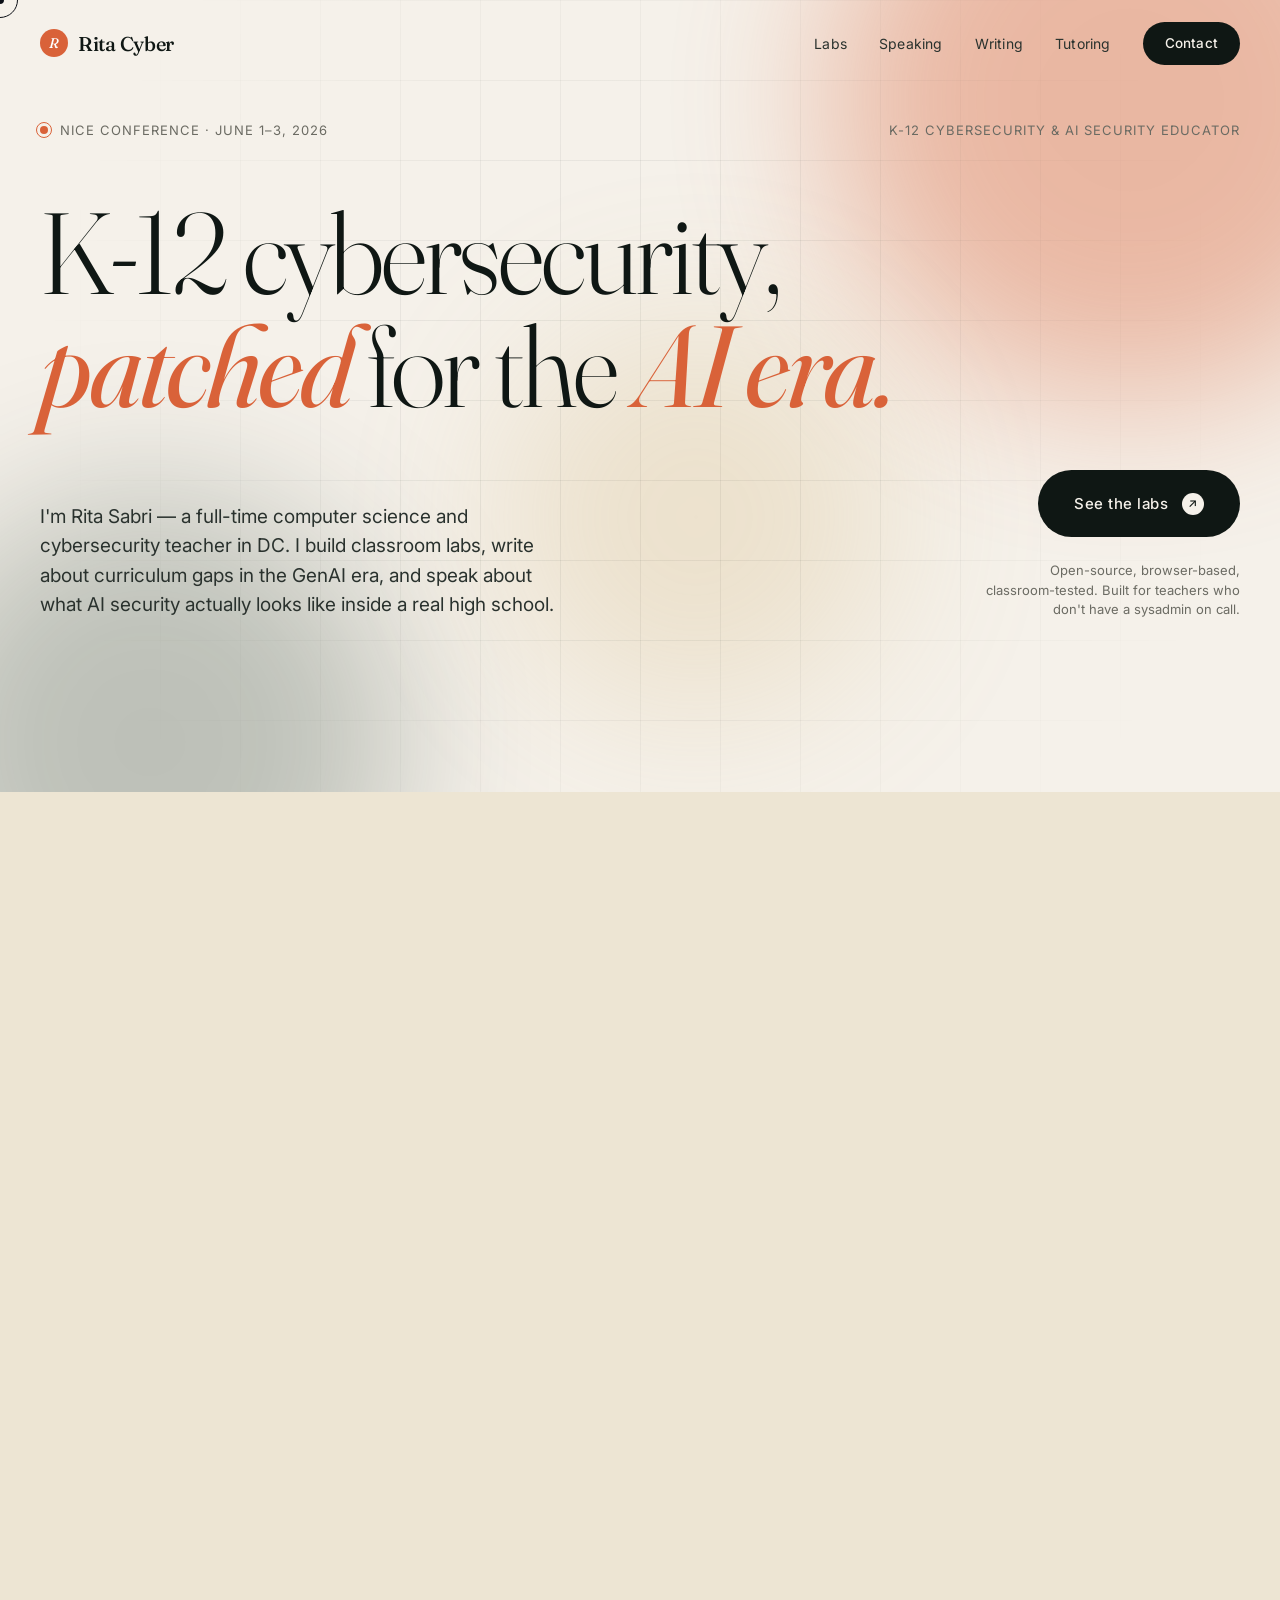
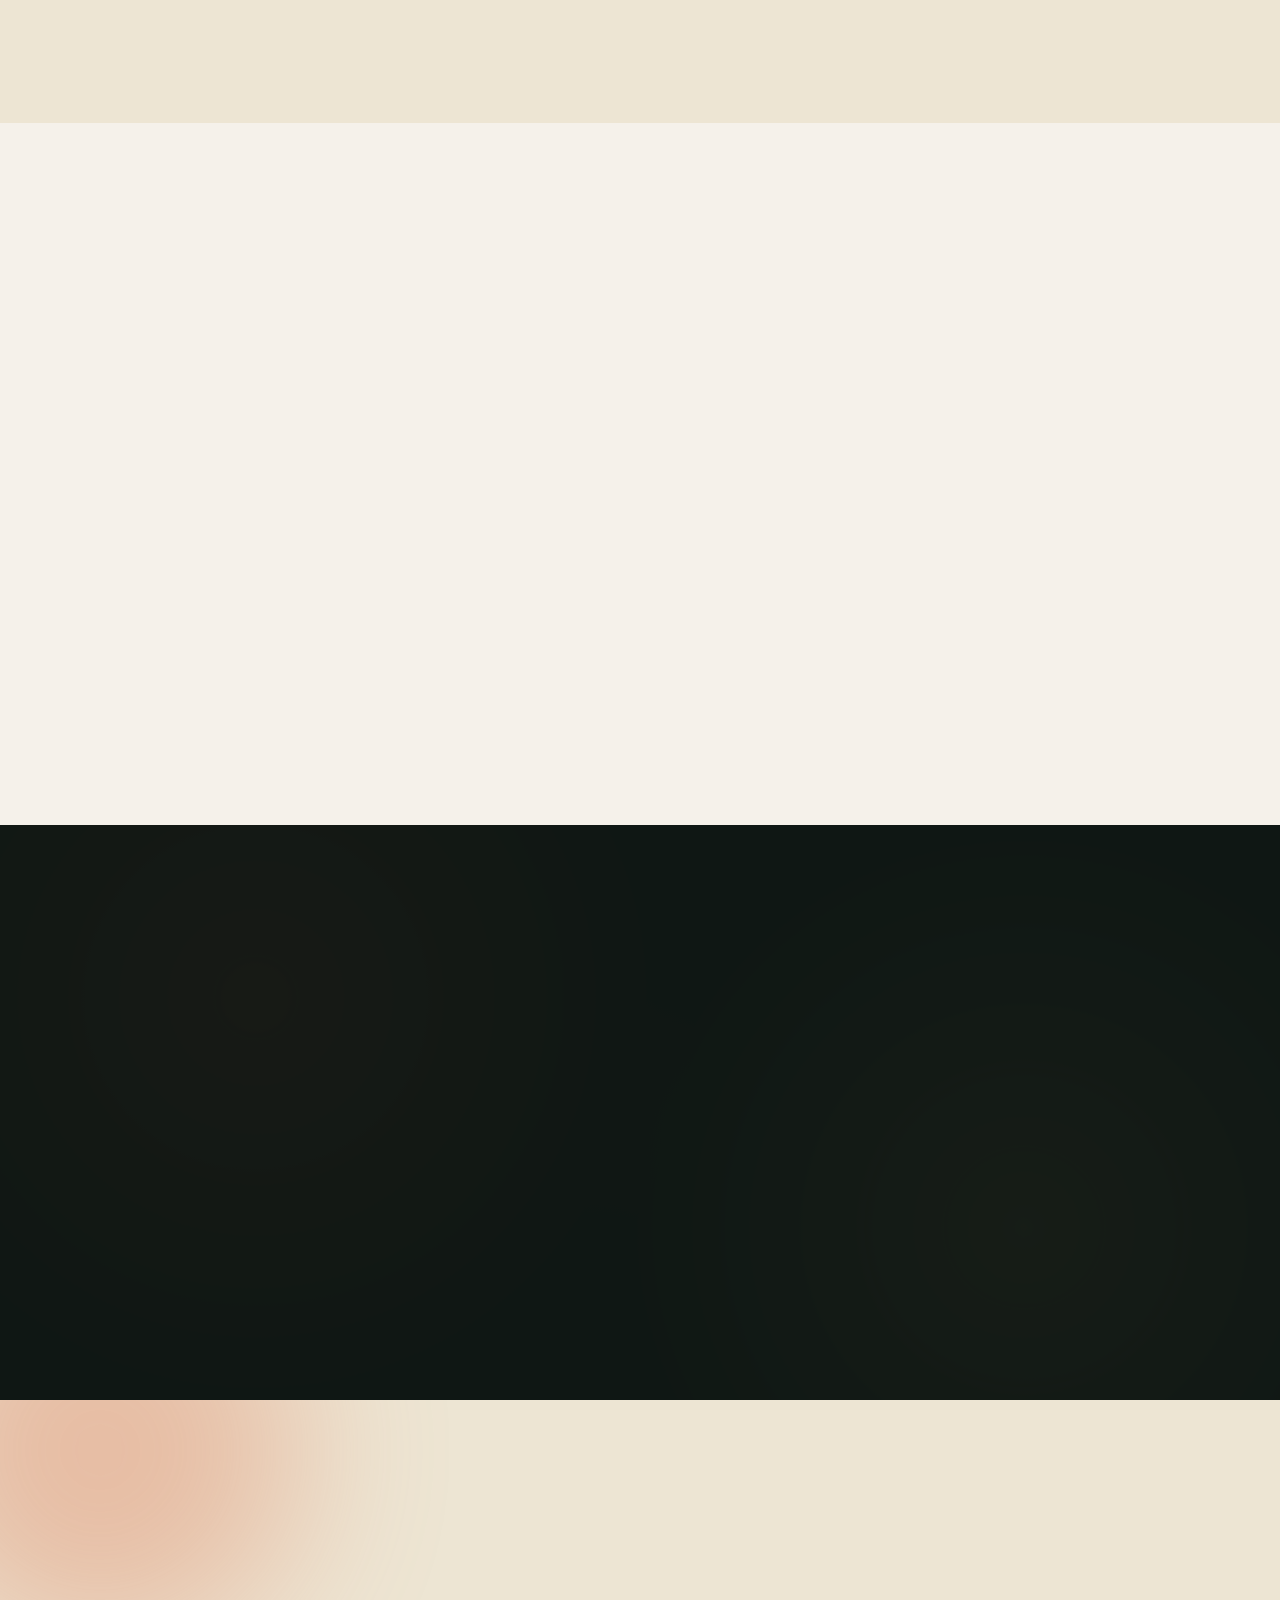
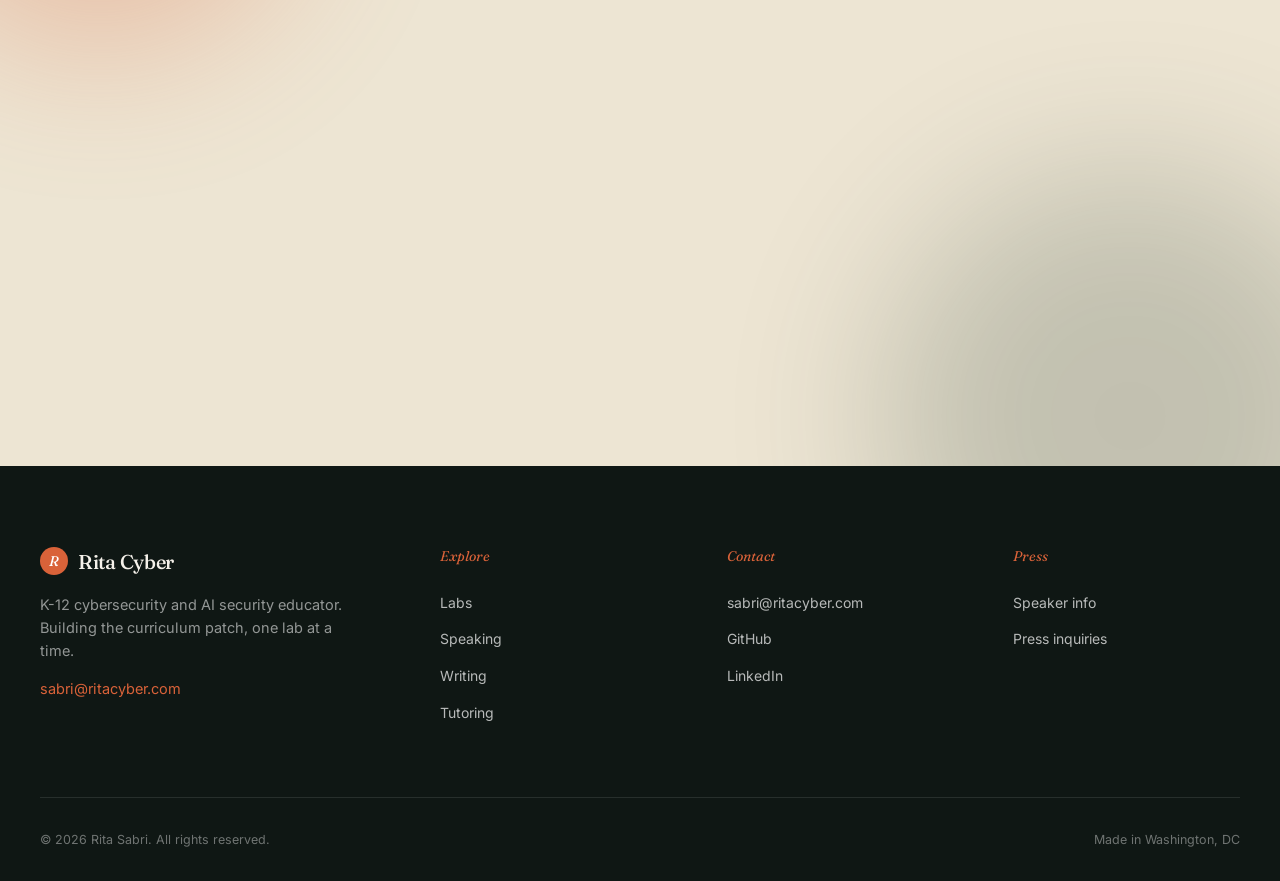
==== commit a826b910: "Update index.html" ====
--- a/index.html
+++ b/index.html
@@ -15,13 +15,13 @@
   /* ---------- HOMEPAGE-SPECIFIC ---------- */
 
   .hero {
-    min-height: 100vh;
-    padding: 140px 40px 80px;
+    min-height: 88vh;
+    padding: 120px 40px 80px;
     position: relative;
     overflow: hidden;
     display: flex;
     flex-direction: column;
-    justify-content: center;
+    justify-content: flex-start;
   }
 
   .hero-bg { position: absolute; inset: 0; pointer-events: none; overflow: hidden; }
@@ -65,7 +65,7 @@
     display: flex;
     justify-content: space-between;
     align-items: center;
-    margin-bottom: 80px;
+    margin-bottom: 56px;
     font-size: 13px;
     color: var(--muted);
     letter-spacing: 1px;
@@ -99,7 +99,7 @@
     line-height: 0.98;
     letter-spacing: -3px;
     color: var(--ink);
-    margin-bottom: 60px;
+    margin-bottom: 48px;
     max-width: 1200px;
   }
 
@@ -161,7 +161,7 @@
 
   /* THREE PATHS */
   .paths {
-    padding: 140px 40px;
+    padding: 120px 40px;
     background: var(--bg-warm);
     position: relative;
     overflow: hidden;
@@ -171,7 +171,7 @@
     display: grid;
     grid-template-columns: repeat(3, 1fr);
     gap: 24px;
-    margin-top: 80px;
+    margin-top: 64px;
   }
 
   .path-card {
@@ -264,7 +264,7 @@
 
   /* ABOUT */
   .about-section {
-    padding: 140px 40px;
+    padding: 120px 40px;
     background: var(--bg);
   }
 
@@ -312,7 +312,7 @@
 
   /* CREDENTIALS BAND */
   .credentials {
-    padding: 120px 40px;
+    padding: 100px 40px;
     background: var(--ink);
     color: var(--bg);
     position: relative;
@@ -368,7 +368,7 @@
 
   /* NEWSLETTER */
   .newsletter-section {
-    padding: 160px 40px;
+    padding: 120px 40px;
     background: var(--bg-warm);
     text-align: center;
     position: relative;
--- a/shared.css
+++ b/shared.css
@@ -37,30 +37,36 @@
   cursor: none;
 }
 
-/* CUSTOM CURSOR */
+/* CUSTOM CURSOR
+   Uses mix-blend-mode: difference with a WHITE cursor.
+   On light backgrounds (cream/paper) → cursor appears dark.
+   On dark backgrounds (ink) → cursor appears light.
+   Both ring and dot must be white for difference blending to work. */
 .cursor-dot, .cursor-ring {
   position: fixed;
   top: 0; left: 0;
   pointer-events: none;
   z-index: 9999;
   transform: translate(-50%, -50%);
-  transition: width 0.25s ease, height 0.25s ease, background 0.25s ease;
+  transition: width 0.25s ease, height 0.25s ease, background 0.25s ease, border-color 0.25s ease;
   mix-blend-mode: difference;
+  will-change: transform, left, top;
 }
 .cursor-dot {
-  width: 6px; height: 6px;
-  background: #fff;
+  width: 8px; height: 8px;
+  background: #ffffff;
   border-radius: 50%;
 }
 .cursor-ring {
-  width: 32px; height: 32px;
-  border: 1px solid rgba(255,255,255,0.5);
+  width: 36px; height: 36px;
+  border: 1.5px solid #ffffff;
   border-radius: 50%;
-  transition: transform 0.15s ease-out, width 0.25s, height 0.25s;
+  transition: transform 0.15s ease-out, width 0.25s, height 0.25s, border-color 0.25s;
 }
 .cursor-ring.hover {
-  width: 60px; height: 60px;
-  border-color: #fff;
+  width: 64px; height: 64px;
+  border-color: #ffffff;
+  background: rgba(255, 255, 255, 0.05);
 }
 @media (max-width: 960px), (pointer: coarse) {
   body { cursor: auto; }
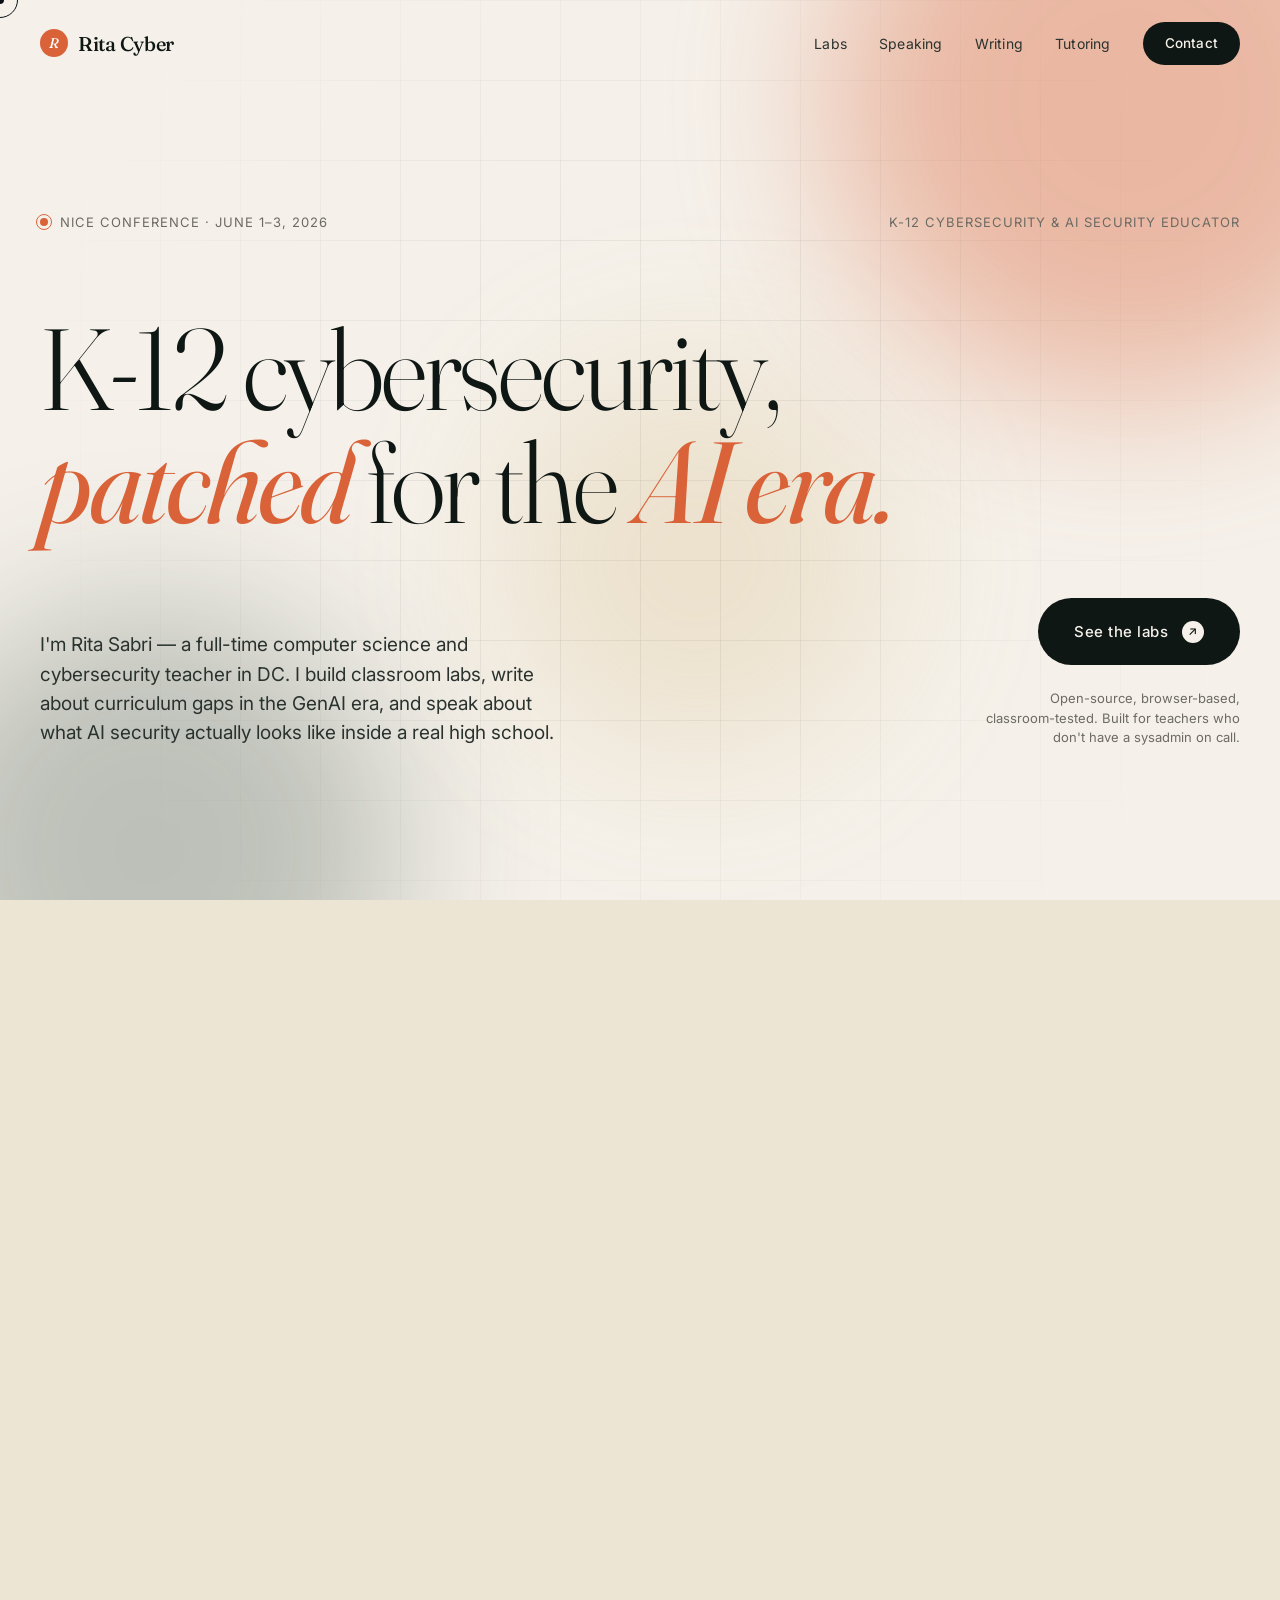
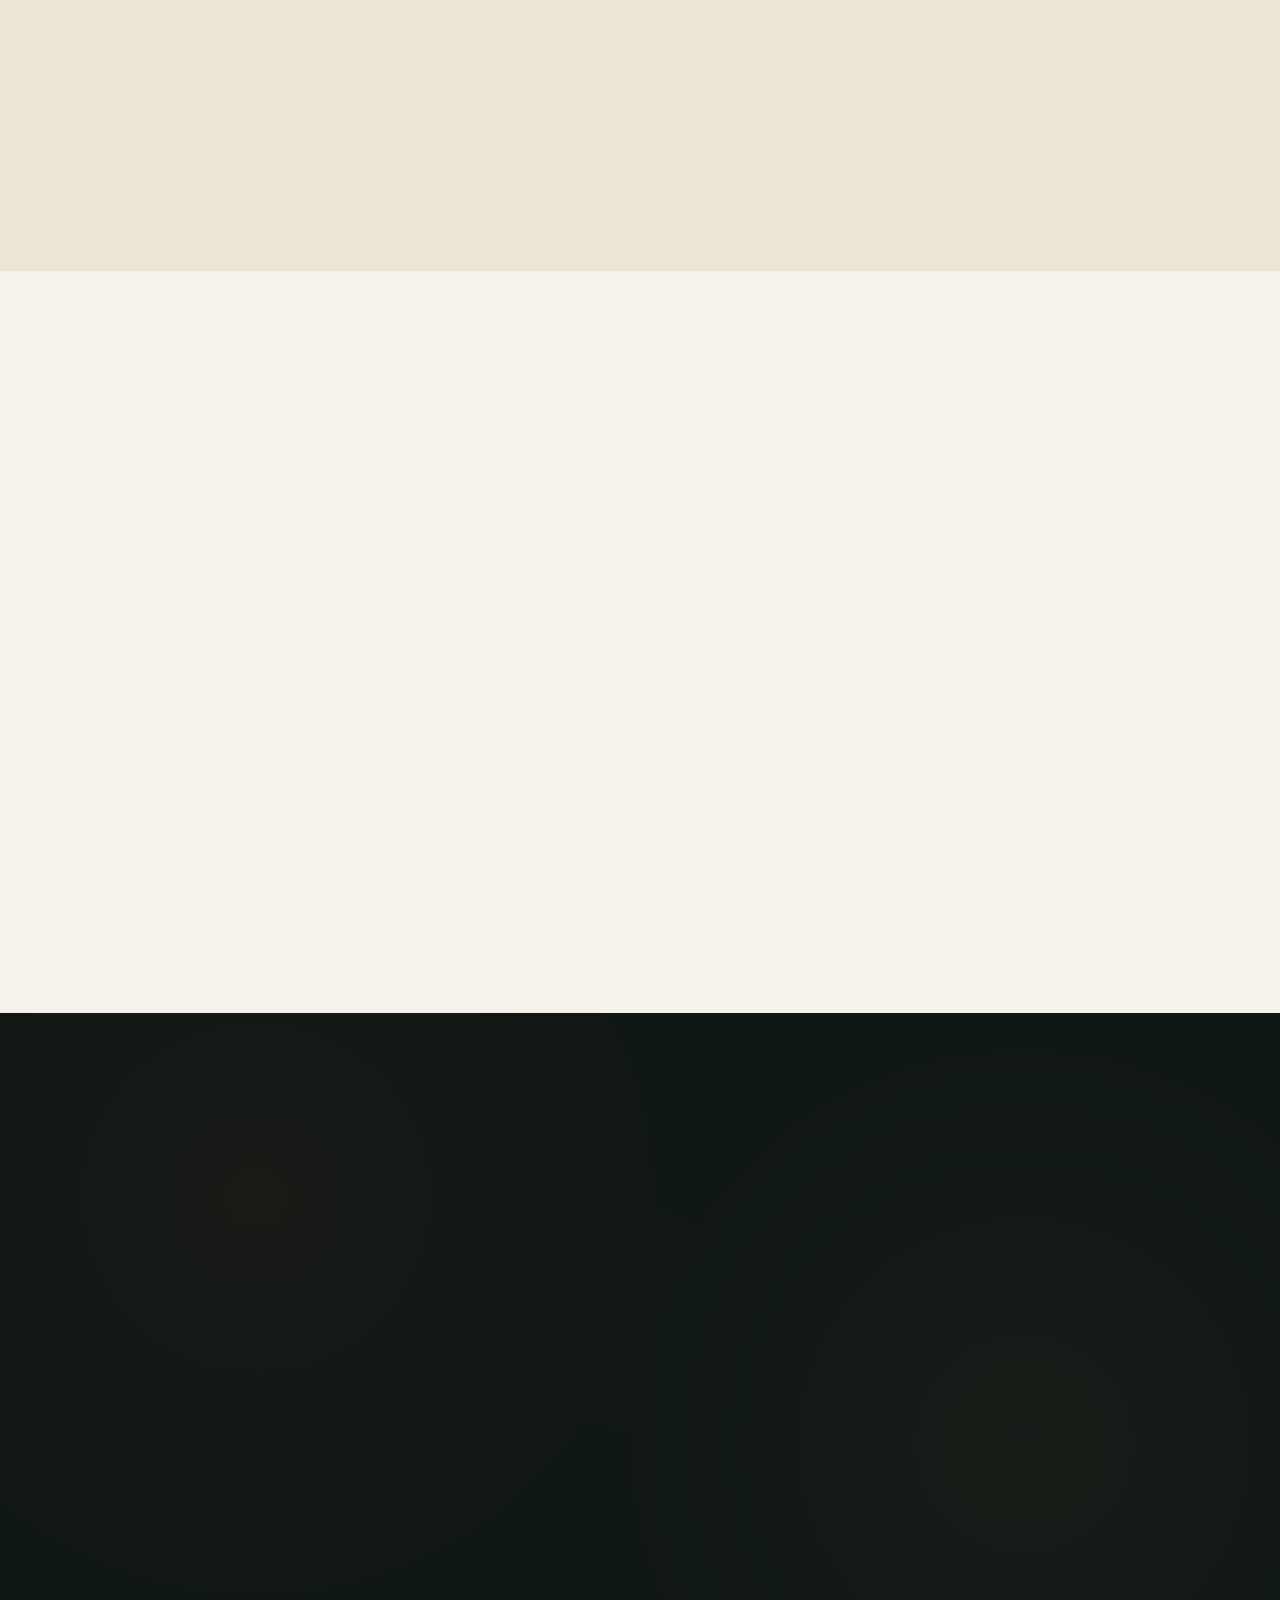
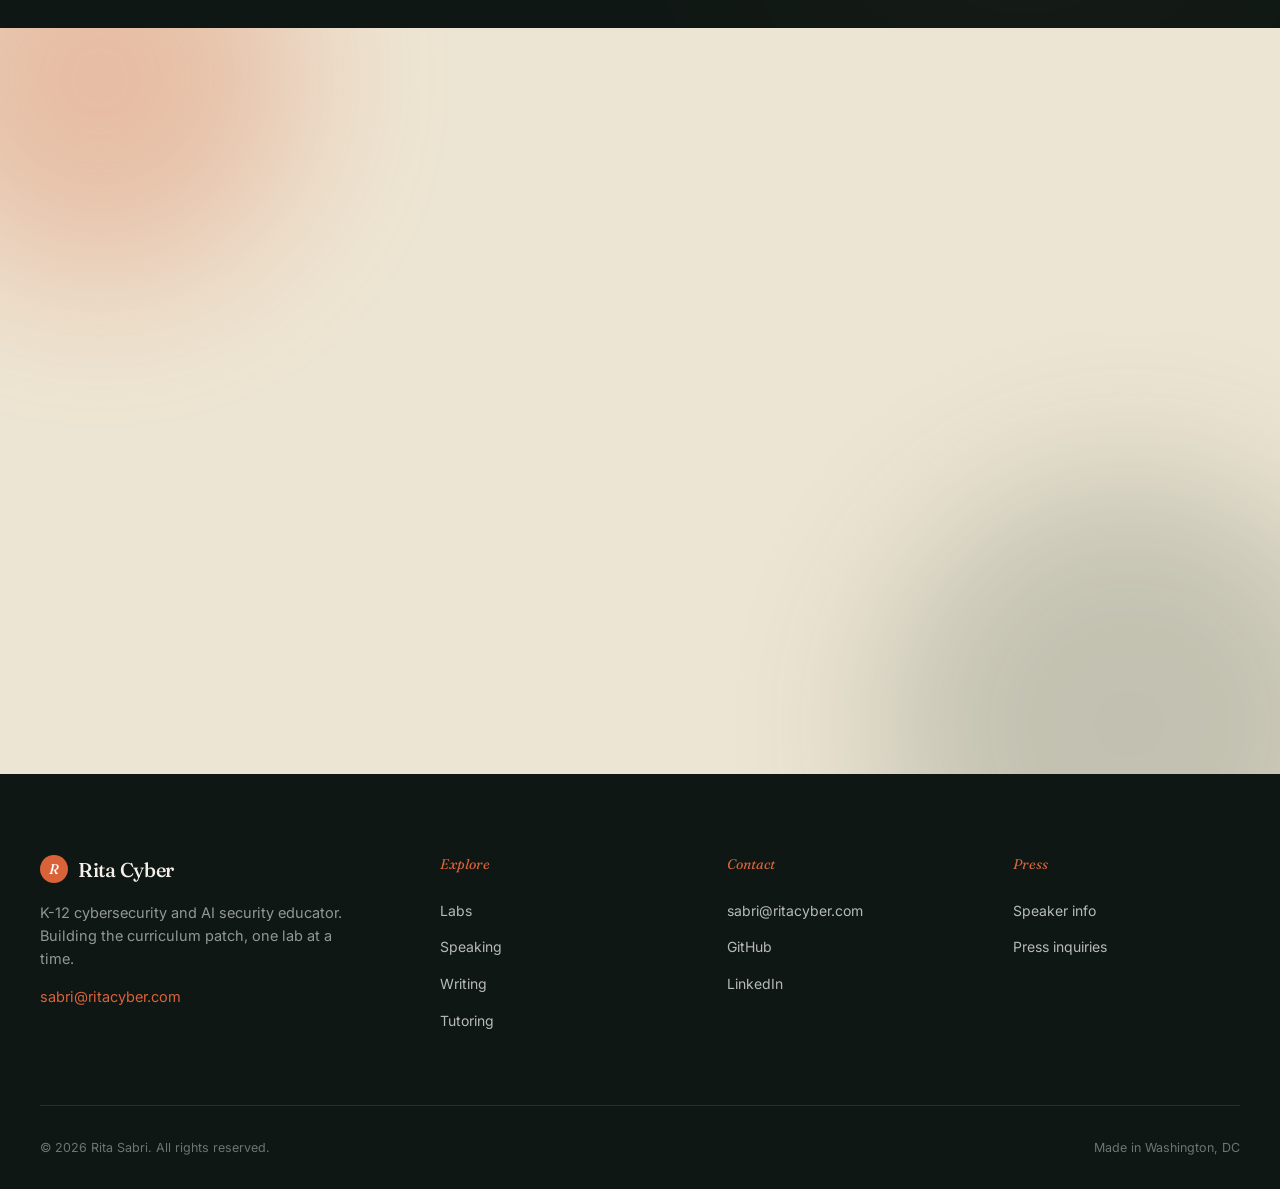
==== commit e5d907b1: "Update index.html" ====
--- a/index.html
+++ b/index.html
@@ -15,13 +15,13 @@
   /* ---------- HOMEPAGE-SPECIFIC ---------- */
 
   .hero {
-    min-height: 88vh;
-    padding: 120px 40px 80px;
+    min-height: 100vh;
+    padding: 140px 40px 80px;
     position: relative;
     overflow: hidden;
     display: flex;
     flex-direction: column;
-    justify-content: flex-start;
+    justify-content: center;
   }
 
   .hero-bg { position: absolute; inset: 0; pointer-events: none; overflow: hidden; }
@@ -65,7 +65,7 @@
     display: flex;
     justify-content: space-between;
     align-items: center;
-    margin-bottom: 56px;
+    margin-bottom: 80px;
     font-size: 13px;
     color: var(--muted);
     letter-spacing: 1px;
@@ -99,7 +99,7 @@
     line-height: 0.98;
     letter-spacing: -3px;
     color: var(--ink);
-    margin-bottom: 48px;
+    margin-bottom: 60px;
     max-width: 1200px;
   }
 
@@ -161,7 +161,7 @@
 
   /* THREE PATHS */
   .paths {
-    padding: 120px 40px;
+    padding: 140px 40px;
     background: var(--bg-warm);
     position: relative;
     overflow: hidden;
@@ -171,7 +171,7 @@
     display: grid;
     grid-template-columns: repeat(3, 1fr);
     gap: 24px;
-    margin-top: 64px;
+    margin-top: 80px;
   }
 
   .path-card {
@@ -264,7 +264,7 @@
 
   /* ABOUT */
   .about-section {
-    padding: 120px 40px;
+    padding: 140px 40px;
     background: var(--bg);
   }
 
@@ -312,7 +312,7 @@
 
   /* CREDENTIALS BAND */
   .credentials {
-    padding: 100px 40px;
+    padding: 120px 40px;
     background: var(--ink);
     color: var(--bg);
     position: relative;
@@ -368,7 +368,7 @@
 
   /* NEWSLETTER */
   .newsletter-section {
-    padding: 120px 40px;
+    padding: 160px 40px;
     background: var(--bg-warm);
     text-align: center;
     position: relative;
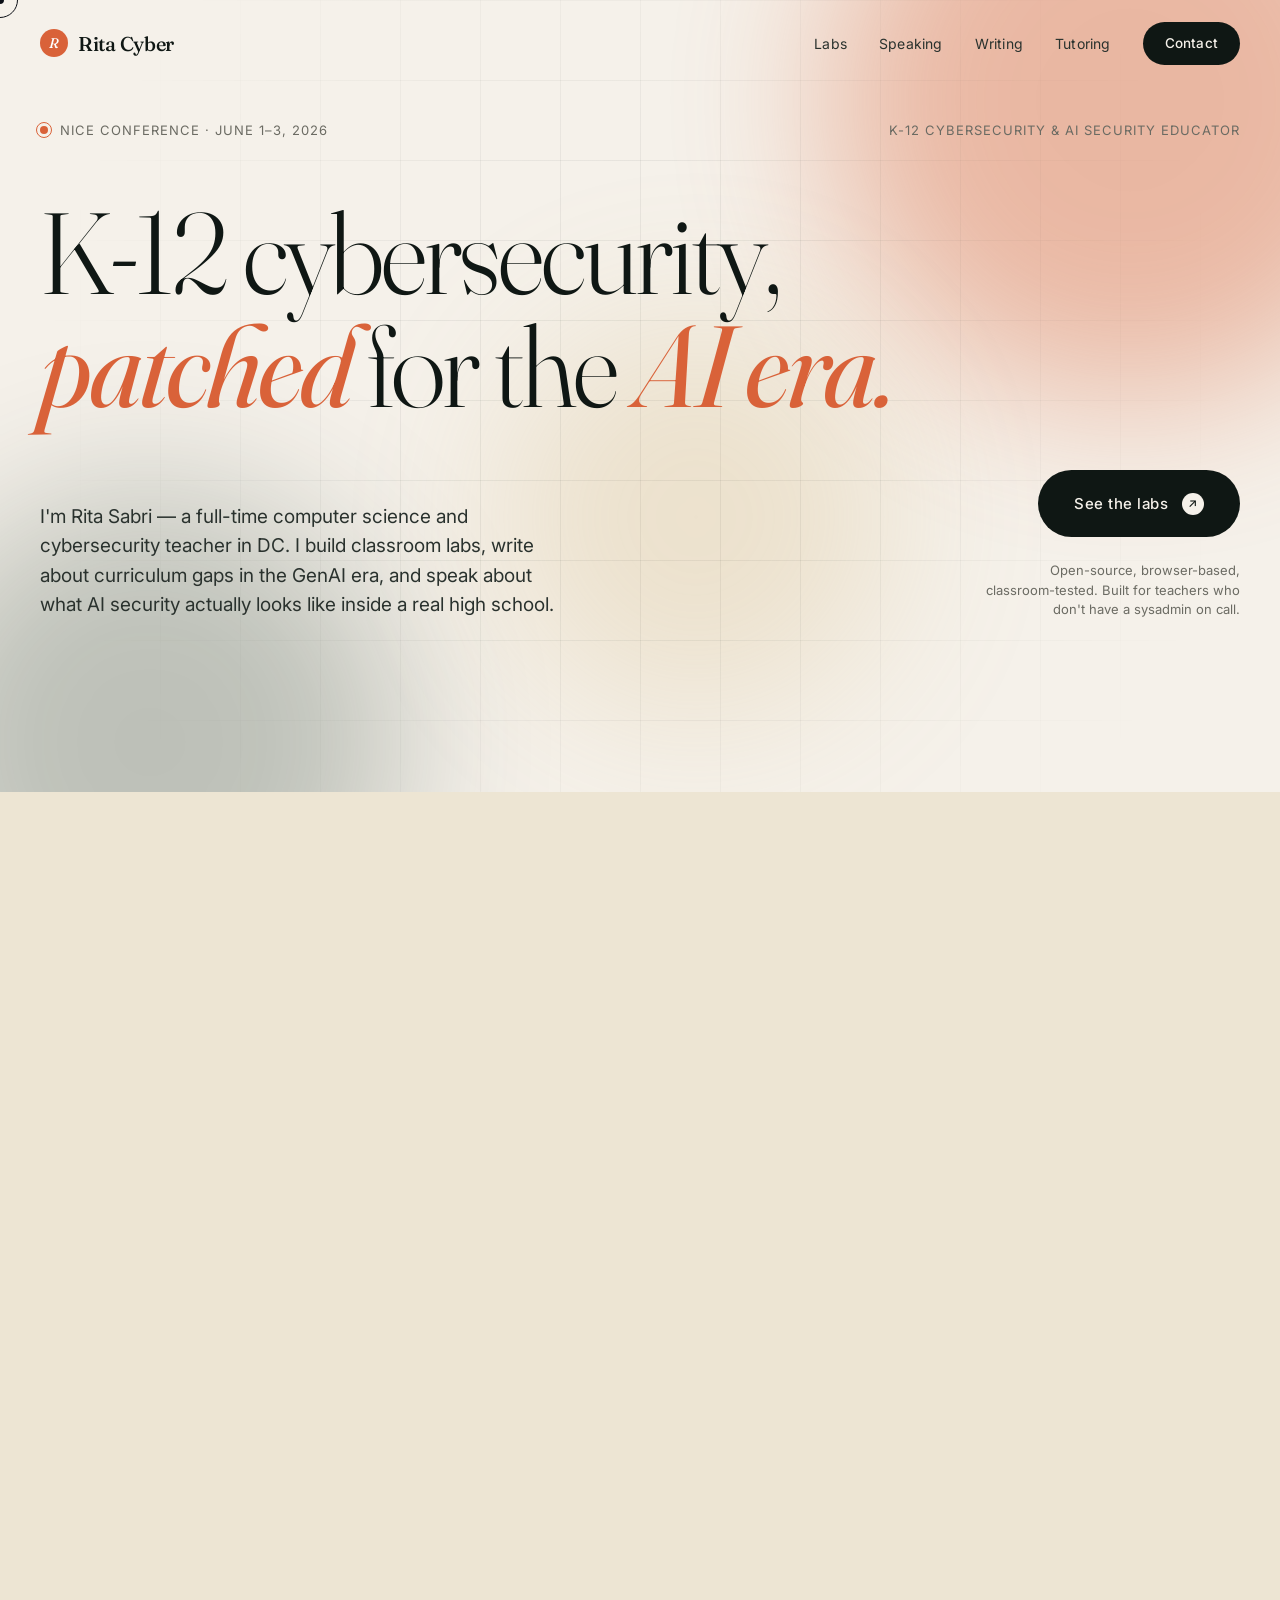
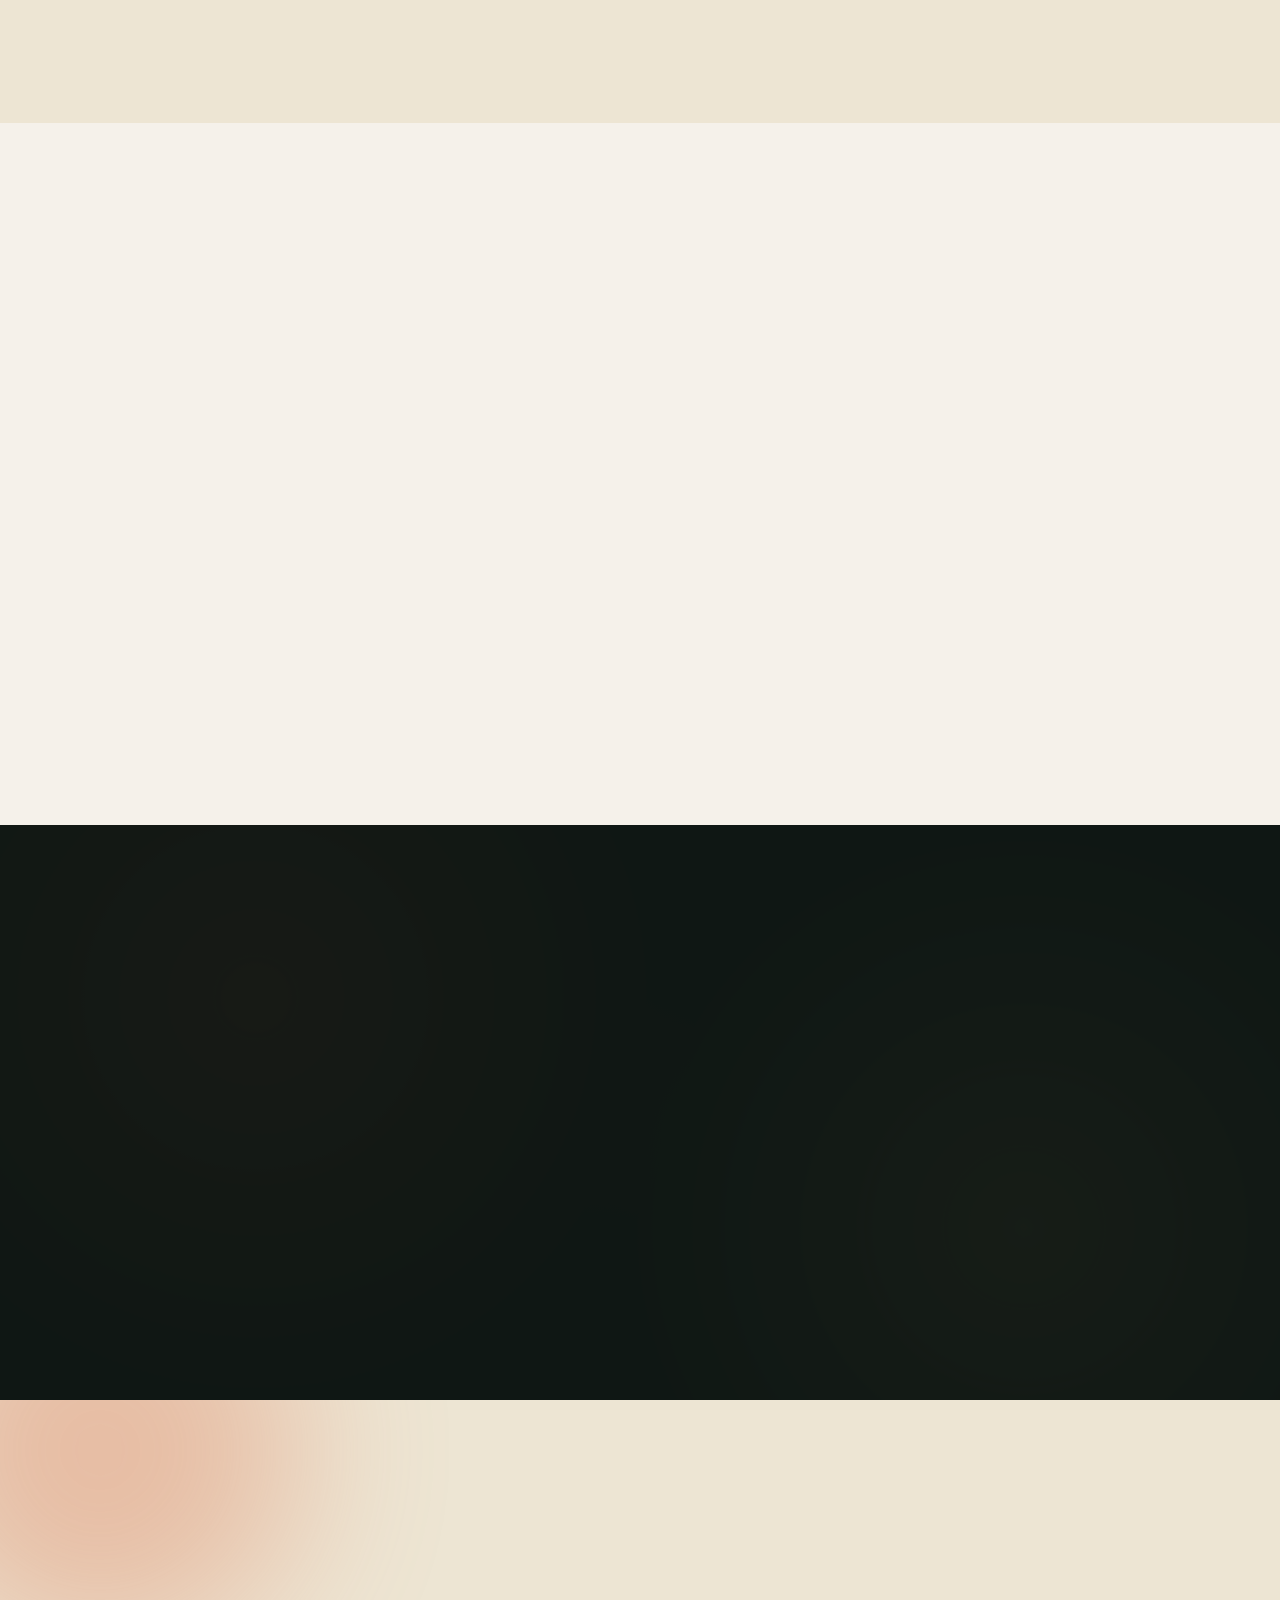
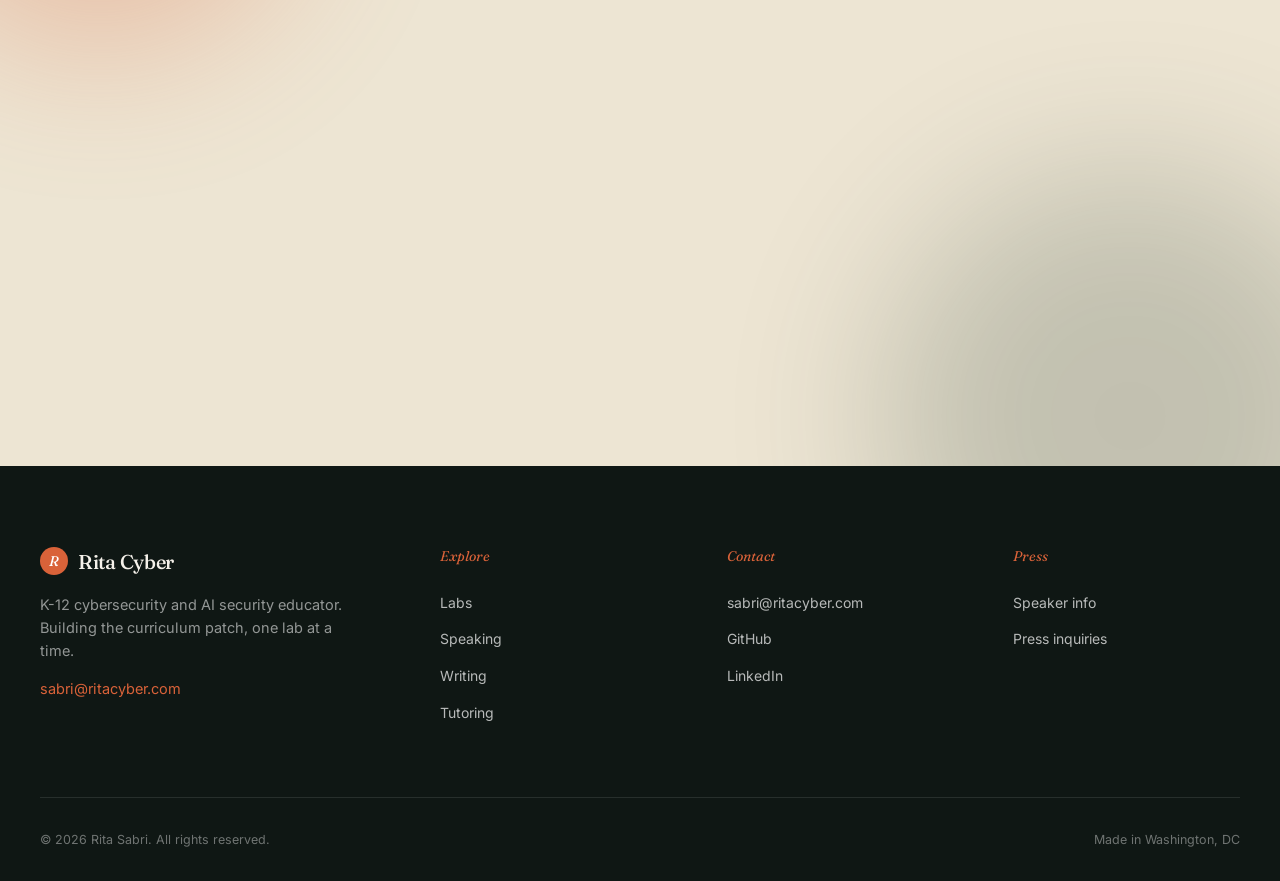
==== commit 87d1bbbc: "Update index.html" ====
--- a/index.html
+++ b/index.html
@@ -15,13 +15,13 @@
   /* ---------- HOMEPAGE-SPECIFIC ---------- */
 
   .hero {
-    min-height: 100vh;
-    padding: 140px 40px 80px;
+    min-height: 88vh;
+    padding: 120px 40px 80px;
     position: relative;
     overflow: hidden;
     display: flex;
     flex-direction: column;
-    justify-content: center;
+    justify-content: flex-start;
   }
 
   .hero-bg { position: absolute; inset: 0; pointer-events: none; overflow: hidden; }
@@ -65,7 +65,7 @@
     display: flex;
     justify-content: space-between;
     align-items: center;
-    margin-bottom: 80px;
+    margin-bottom: 56px;
     font-size: 13px;
     color: var(--muted);
     letter-spacing: 1px;
@@ -99,7 +99,7 @@
     line-height: 0.98;
     letter-spacing: -3px;
     color: var(--ink);
-    margin-bottom: 60px;
+    margin-bottom: 48px;
     max-width: 1200px;
   }
 
@@ -161,7 +161,7 @@
 
   /* THREE PATHS */
   .paths {
-    padding: 140px 40px;
+    padding: 120px 40px;
     background: var(--bg-warm);
     position: relative;
     overflow: hidden;
@@ -171,7 +171,7 @@
     display: grid;
     grid-template-columns: repeat(3, 1fr);
     gap: 24px;
-    margin-top: 80px;
+    margin-top: 64px;
   }
 
   .path-card {
@@ -264,7 +264,7 @@
 
   /* ABOUT */
   .about-section {
-    padding: 140px 40px;
+    padding: 120px 40px;
     background: var(--bg);
   }
 
@@ -312,7 +312,7 @@
 
   /* CREDENTIALS BAND */
   .credentials {
-    padding: 120px 40px;
+    padding: 100px 40px;
     background: var(--ink);
     color: var(--bg);
     position: relative;
@@ -368,7 +368,7 @@
 
   /* NEWSLETTER */
   .newsletter-section {
-    padding: 160px 40px;
+    padding: 120px 40px;
     background: var(--bg-warm);
     text-align: center;
     position: relative;
